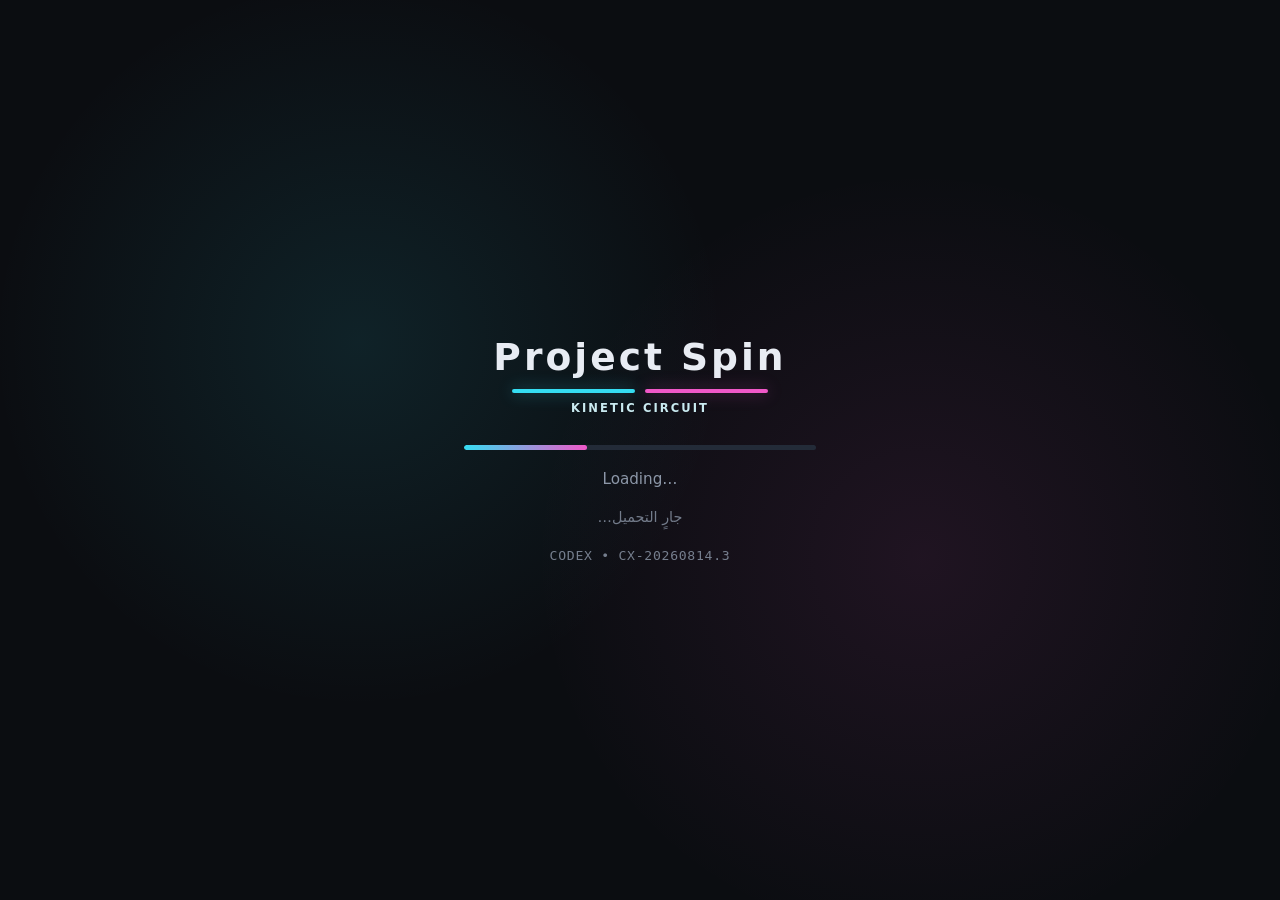
==== index.html @ 5070fa7c "playtest: Codex Kinetic Circuit build CX-20260814.3" ====
<!DOCTYPE html>
<html lang="en">
<head>
  <meta charset="utf-8">

  <!--
    Project Spin — custom mobile web shell (B1-WEB02).

    ⚠️ THIS FILE IS A GODOT EXPORT TEMPLATE, NOT A PAGE.

    `export_presets.cfg` → `html/custom_html_shell` points at it, and the exporter
    substitutes the `$GODOT_*` placeholders below on its way into
    `build/web/index.html`. Every one of them must survive: a placeholder deleted
    here is a build that boots into nothing, and `tests/unit/test_web_shell.gd`
    fails on the absence of each.

    It exists because the stock template answers none of the four questions iPhone
    Safari asks:

      1. `viewport-fit=cover` + `env(safe-area-inset-*)` — the ONLY source of the
         notch, the Dynamic Island and the home indicator on the web. The engine
         cannot see them: `DisplayServer.get_display_safe_area()` on this platform
         reports the whole screen, so `PlaySpace` would build its frame from zero
         insets and put the score under the island. `SpinShell.safeAreaDevicePx()`
         is the hand-off, and `scripts/platform/web_shell.gd` is the only thing in
         the project that reads it (`B1-ARC-001`).
      2. Scroll, overscroll and zoom (`B1-PLAT-002`) — a drag that moves the paddle
         must not move the page, and a double tap must not zoom it.
      3. The bars (`B1-PLAT-003`, the browser half) — the page is fixed and
         unscrollable, so Safari has nothing to scroll and no reason to animate its
         chrome mid-rally, and the engine sizes the canvas from `window.innerWidth`
         / `innerHeight`, which track the *dynamic* viewport on iOS.
      4. A load a player can read (`B1-BOOT-001`) — a 37 MB download behind a black
         screen is indistinguishable from a hang.

    ⚠️ It decides NOTHING about threads. `false` is left as the
    placeholder so `variant/thread_support` stays the preset's to set and
    `B1-WEB03`'s to measure (`OA-WEBTHREADS-01`, D-0020). Writing `true` or `false`
    in here would settle by accident a question the owner reserved for a real
    device.
  -->

  <!--
    ⚠️ `viewport-fit=cover` is what makes `env(safe-area-inset-*)` non-zero. Without
    it Safari letterboxes the page inside the safe area and every inset reads 0 —
    which looks exactly like a phone with no notch, and is the failure that would
    have made the safe-area plumbing below silently useless.

    `user-scalable=no` is advisory on iOS Safari and has been ignored there since
    iOS 10; `touch-action: none` in the stylesheet is what actually stops the zoom.
    Both are kept: the meta tag is what desktop and Android honour.
  -->
  <meta name="viewport" content="width=device-width, height=device-height, initial-scale=1, minimum-scale=1, maximum-scale=1, user-scalable=no, viewport-fit=cover">

  <meta name="color-scheme" content="dark">
  <meta name="theme-color" content="#0b0d11">
  <meta name="mobile-web-app-capable" content="yes">
  <!--
    Added to the Home Screen the game runs without Safari's bars at all, which is
    the best case for a portrait game. In an ordinary tab these two do nothing —
    they are not a claim that the standalone path has been tested.
  -->
  <meta name="apple-mobile-web-app-capable" content="yes">
  <meta name="apple-mobile-web-app-status-bar-style" content="black-translucent">

  <title>Project Spin</title>

  <style>
    /*
      The palette is `project.godot`'s `default_clear_color`, 0.043/0.051/0.067.
      The page behind the canvas must be the colour the game clears to, or a
      resize shows a black seam for a frame and the desktop surround reads as a
      letterbox rather than as the room the court sits in (`B1-PLAT-006`).
    */
    :root {
      --spin-bg: #0b0d11;
      --spin-ink: #e8ecf3;
      --spin-dim: #8c97a8;
      --spin-line: #232b38;
      --spin-accent: #35ddf2;
      --spin-accent-two: #f058c8;
      --spin-alarm: #ff8f6b;
    }

    /*
      ⚠️ Six properties, five browsers' worth of default behaviour turned off, and
      none of them is decoration:

        `position: fixed` + `overflow: hidden`  — the document cannot scroll, so a
          drag on the canvas moves the paddle and nothing else, and Safari never
          collapses its bars mid-rally (`B1-PLAT-002`, `B1-PLAT-003`).
        `overscroll-behavior: none`             — no rubber-band at the edges, and
          no pull-to-refresh throwing away a match.
        `touch-action: none`                    — no double-tap zoom, no pinch, no
          pan. This is the one iOS actually obeys.
        `user-select` / `touch-callout`         — a long press selects nothing and
          raises no share sheet.
        `-webkit-tap-highlight-color`           — no grey flash under every touch.
    */
    html, body {
      margin: 0;
      padding: 0;
      border: 0;
      width: 100%;
      height: 100%;
      overflow: hidden;
      overscroll-behavior: none;
      background-color: var(--spin-bg);
      background:
        radial-gradient(circle at 28% 38%, rgba(53, 221, 242, 0.10), transparent 34%),
        radial-gradient(circle at 72% 62%, rgba(240, 88, 200, 0.09), transparent 36%),
        var(--spin-bg);
      color: var(--spin-ink);
      touch-action: none;
      -webkit-text-size-adjust: 100%;
      text-size-adjust: 100%;
      font-family: system-ui, -apple-system, 'Segoe UI', 'Noto Sans', Arial, sans-serif;
    }

    body {
      position: fixed;
      top: 0;
      left: 0;
      right: 0;
      bottom: 0;
      -webkit-user-select: none;
      user-select: none;
      -webkit-touch-callout: none;
      -webkit-tap-highlight-color: rgba(0, 0, 0, 0);
    }

    /*
      Geometry is the ENGINE's. With `html/canvas_resize_policy=2` it sets
      `position: absolute`, `top/left: 0` and the pixel size from
      `window.innerWidth/innerHeight × devicePixelRatio` every frame. Anything here
      that also set a size would fight it, and the loser changes between browsers.
    */
    #canvas {
      display: block;
      touch-action: none;
      outline: none;
    }

    /*
      The safe-area reading, and the reason it is an element rather than a constant.
      `env()` is only legible to CSS, so the insets are painted onto a hidden box's
      padding and read back with `getComputedStyle`. Zero-sized, hidden and inert,
      so it can never intercept a touch meant for the court.
    */
    #spin-safe-area-probe {
      position: fixed;
      top: 0;
      left: 0;
      width: 0;
      height: 0;
      visibility: hidden;
      pointer-events: none;
      padding-top: env(safe-area-inset-top, 0px);
      padding-right: env(safe-area-inset-right, 0px);
      padding-bottom: env(safe-area-inset-bottom, 0px);
      padding-left: env(safe-area-inset-left, 0px);
    }

    /*
      The boot screen (`B1-BOOT-001`). ⚠️ It contains NO IMAGE, deliberately: an
      asset that fails to load is then incapable of producing the ambiguous black
      screen the requirement is about. Everything here is text, a rule and a bar.
    */
    #spin-boot {
      position: fixed;
      top: 0;
      left: 0;
      right: 0;
      bottom: 0;
      z-index: 10;
      display: flex;
      flex-direction: column;
      align-items: center;
      justify-content: center;
      gap: 1.1rem;
      padding: calc(env(safe-area-inset-top, 0px) + 1.5rem)
               calc(env(safe-area-inset-right, 0px) + 1.5rem)
               calc(env(safe-area-inset-bottom, 0px) + 1.5rem)
               calc(env(safe-area-inset-left, 0px) + 1.5rem);
      background-color: var(--spin-bg);
      background:
        radial-gradient(circle at 28% 38%, rgba(53, 221, 242, 0.10), transparent 34%),
        radial-gradient(circle at 72% 62%, rgba(240, 88, 200, 0.09), transparent 36%),
        var(--spin-bg);
      text-align: center;
    }

    #spin-boot[hidden] {
      display: none;
    }

    #spin-title {
      font-size: clamp(1.45rem, 6vw, 2.35rem);
      font-weight: 850;
      letter-spacing: 0.08em;
      margin: 0;
    }

    #spin-signature {
      width: min(56vw, 16rem);
      display: grid;
      grid-template-columns: 1fr 1fr;
      gap: 0.65rem;
      margin-top: -0.5rem;
    }

    #spin-signature span {
      height: 0.24rem;
      border-radius: 999px;
      background: var(--spin-accent);
      box-shadow: 0 0 1rem rgba(53, 221, 242, 0.42);
    }

    #spin-signature span:last-child {
      background: var(--spin-accent-two);
      box-shadow: 0 0 1rem rgba(240, 88, 200, 0.38);
    }

    #spin-circuit {
      margin-top: -0.55rem;
      color: #c9eaf0;
      font-size: 0.72rem;
      font-weight: 700;
      letter-spacing: 0.18em;
    }

    #spin-track {
      width: min(70vw, 22rem);
      height: 0.35rem;
      border-radius: 999px;
      background-color: var(--spin-line);
      overflow: hidden;
    }

    #spin-fill {
      display: block;
      height: 100%;
      width: 0%;
      border-radius: 999px;
      background: linear-gradient(90deg, var(--spin-accent), var(--spin-accent-two));
      transition: width 120ms linear;
    }

    /* No number to show yet — a bar that sweeps says "working", a bar at 0% does not. */
    #spin-track.indeterminate #spin-fill {
      width: 35%;
      animation: spin-sweep 1.2s ease-in-out infinite;
    }

    @keyframes spin-sweep {
      0% { transform: translateX(-100%); }
      100% { transform: translateX(285%); }
    }

    @media (prefers-reduced-motion: reduce) {
      #spin-track.indeterminate #spin-fill {
        animation: none;
        width: 100%;
        opacity: 0.45;
      }
      #spin-fill { transition: none; }
    }

    .spin-line {
      margin: 0;
      font-size: 0.95rem;
      line-height: 1.45;
      color: var(--spin-dim);
      max-width: 34rem;
    }

    /* Persistent Codex build identity: readable in a screen recording while
       remaining subordinate to the loading progress. */
    #spin-build {
      font-size: 0.82rem;
      opacity: 0.82;
      letter-spacing: 0.055em;
      font-family: ui-monospace, SFMono-Regular, Menlo, monospace;
    }

    .spin-line.ar {
      font-size: 0.9rem;
      opacity: 0.8;
    }

    #spin-hint[hidden], #spin-detail[hidden] {
      display: none;
    }

    #spin-detail {
      border: 1px solid var(--spin-line);
      border-radius: 0.6rem;
      padding: 0.85rem 1rem;
      color: var(--spin-alarm);
      font-size: 0.85rem;
      line-height: 1.5;
      white-space: pre-wrap;
      word-break: break-word;
      max-width: min(90vw, 34rem);
      max-height: 40vh;
      overflow: auto;
      text-align: left;
      /* The one scrollable thing on the page, and it exists only when boot failed. */
      touch-action: pan-y;
      -webkit-user-select: text;
      user-select: text;
    }
  </style>

  <link id="-gd-engine-icon" rel="icon" type="image/png" href="index.icon.png" />
<link rel="apple-touch-icon" href="index.apple-touch-icon.png"/>

</head>

<body>
  <canvas id="canvas">
    Your browser does not support the canvas tag.
  </canvas>

  <noscript>
    <p class="spin-line">This game needs JavaScript.</p>
    <p class="spin-line ar" dir="rtl" lang="ar">هذه اللعبة تحتاج إلى JavaScript.</p>
  </noscript>

  <div id="spin-safe-area-probe" aria-hidden="true"></div>

  <div id="spin-boot" role="status" aria-live="polite">
    <h1 id="spin-title">Project Spin</h1>
    <div id="spin-signature" aria-hidden="true"><span></span><span></span></div>
    <p id="spin-circuit">KINETIC CIRCUIT</p>
    <div id="spin-track" class="indeterminate"><span id="spin-fill"></span></div>
    <p class="spin-line" id="spin-status">Loading…</p>
    <p class="spin-line ar" id="spin-status-ar" dir="rtl" lang="ar">جارٍ التحميل…</p>
    <p class="spin-line" id="spin-hint" hidden></p>
    <pre id="spin-detail" hidden></pre>

    <!--
      The build identifier, and it exists to answer ONE question the owner cannot
      otherwise answer from a phone: *am I looking at the build you just deployed,
      or at the one Safari cached?*

      ⚠️ It is NOT a Godot placeholder. `scripts/deploy_playtest.ps1` substitutes
      `CX-20260814.3` after the export, so the token survives `test_web_shell.gd`'s
      placeholder check (which is about `$GODOT_*` and would fail on a deleted one)
      and a local build simply shows the token unchanged — which is itself
      informative: a page reading "CX-20260814.3" was not deployed by the script.
    -->
    <p class="spin-line" id="spin-build">CODEX • CX-20260814.3</p>
  </div>

  <script src="index.js"></script>
  <script>
    const GODOT_CONFIG = {"args":[],"canvasResizePolicy":2,"emscriptenPoolSize":8,"ensureCrossOriginIsolationHeaders":true,"executable":"index","mainPack":"index.pck?v=CX-20260814.3","experimentalVK":false,"fileSizes":{"index.pck?v=CX-20260814.3":110020,"index.wasm":39513091},"focusCanvas":true,"gdextensionLibs":[],"godotPoolSize":4};
    const GODOT_THREADS_ENABLED = false;

    (function () {
      'use strict';

      const canvas = document.getElementById('canvas');
      const boot = document.getElementById('spin-boot');
      const track = document.getElementById('spin-track');
      const fill = document.getElementById('spin-fill');
      const status = document.getElementById('spin-status');
      const statusAr = document.getElementById('spin-status-ar');
      const hint = document.getElementById('spin-hint');
      const detail = document.getElementById('spin-detail');
      const probe = document.getElementById('spin-safe-area-probe');

      /** How long a silent download is allowed to look like a hang. */
      const SLOW_BOOT_MS = 20000;

      let state = 'loading';
      let sawProgress = false;

      // ----------------------------------------------------------- safe area
      //
      // ⚠️ The insets are handed over in DEVICE pixels, because that is the space
      // `DisplayServer.window_get_size()` answers in and `PlaySpace.safe_rect_for`
      // divides by. Handing over CSS pixels would under-report a notch by the
      // pixel ratio — a factor of three on the acceptance device, and a mistake
      // that reads as "the inset was applied" in every assertion.

      function cssInset(property) {
        if (!probe) {
          return 0;
        }
        const value = Number.parseFloat(
          window.getComputedStyle(probe).getPropertyValue(property)
        );
        return Number.isFinite(value) && value > 0 ? value : 0;
      }

      function safeAreaCssPx() {
        return {
          left: cssInset('padding-left'),
          top: cssInset('padding-top'),
          right: cssInset('padding-right'),
          bottom: cssInset('padding-bottom'),
        };
      }

      /**
       * CSS pixels → the canvas's own pixels.
       *
       * Measured off the canvas rather than taken from `devicePixelRatio`, because
       * the engine applies the ratio only when `display/window/dpi/allow_hidpi` is
       * on. Reading the ratio the engine actually used cannot disagree with it;
       * assuming one can, on exactly the devices where the insets are non-zero.
       */
      function canvasScale() {
        if (canvas && canvas.width > 0 && canvas.clientWidth > 0) {
          return canvas.width / canvas.clientWidth;
        }
        return window.devicePixelRatio || 1;
      }

      /** `"left,top,right,bottom"` in device pixels — the whole engine-facing API. */
      function safeAreaDevicePx() {
        const scale = canvasScale();
        const css = safeAreaCssPx();
        const device = (value) => Math.max(0, Math.round(value * scale));
        return [
          device(css.left),
          device(css.top),
          device(css.right),
          device(css.bottom),
        ].join(',');
      }

      // ------------------------------------------------------------- boot UI

      function setLines(english, arabic) {
        status.textContent = english;
        statusAr.textContent = arabic;
      }

      function setProgress(current, total) {
        sawProgress = true;
        if (current > 0 && total > 0) {
          track.classList.remove('indeterminate');
          const percent = Math.max(0, Math.min(100, (current / total) * 100));
          fill.style.width = percent.toFixed(1) + '%';
          setLines(
            'Loading… ' + Math.floor(percent) + '%',
            'جارٍ التحميل… ' + Math.floor(percent) + '٪'
          );
          return;
        }
        track.classList.add('indeterminate');
      }

      function showDetail(text) {
        detail.textContent = text;
        detail.hidden = false;
      }

      /**
       * The browser cannot run this build. Not an error in the build — a fact about
       * the browser — so it is worded as one and it names what is missing.
       *
       * ⚠️ Exported on `SpinShell` so a test can render it. The features it lists
       * are the engine's own; nothing here decides whether threads are required.
       */
      function showBlocked(features) {
        state = 'blocked';
        boot.hidden = false;
        track.hidden = true;
        setLines(
          'This browser cannot run Project Spin.',
          'هذا المتصفح لا يستطيع تشغيل Project Spin.'
        );
        hint.textContent =
          'Try the newest Safari or Chrome, and make sure the page is served over ' +
          'HTTPS. — جرّب أحدث إصدار من Safari أو Chrome، وتأكد أن الصفحة تُقدَّم عبر HTTPS.';
        hint.hidden = false;
        showDetail('Missing: ' + (features || []).join('\n         '));
      }

      /** Boot failed. The message is shown rather than logged — a black screen is not a report. */
      function showFatal(error) {
        state = 'failed';
        boot.hidden = false;
        track.hidden = true;
        setLines(
          'Project Spin could not start.',
          'تعذّر بدء تشغيل Project Spin.'
        );
        hint.textContent = 'Reload the page to try again. — أعد تحميل الصفحة للمحاولة مرة أخرى.';
        hint.hidden = false;
        let text;
        if (error instanceof Error) {
          text = error.message;
        } else if (typeof error === 'string') {
          text = error;
        } else {
          text = 'An unknown error occurred.';
        }
        showDetail(text);
        console.error(error);
      }

      /**
       * Boot succeeded — get out of the way.
       *
       * ⚠️ Hidden, not removed, and the stock template removes it. Removal exists
       * there to free a full-screen splash image; this screen has none, so it buys
       * nothing — and it costs the ability to report a failure that happens AFTER
       * boot, which is the class of failure a player is least equipped to explain.
       * `#spin-boot[hidden]` is `display: none`, so a hidden overlay cannot
       * intercept a touch meant for the court.
       */
      function hideBoot() {
        state = 'running';
        boot.hidden = true;
      }

      // A long silence is the state B1-BOOT-001 is really about: the build is 37 MB
      // and a slow connection looks exactly like a hang. Say so, and keep waiting.
      window.setTimeout(function () {
        if (state !== 'loading') {
          return;
        }
        hint.textContent = sawProgress
          ? 'Still loading — this build is large. — ما زال التحميل جاريًا، حجم البناء كبير.'
          : 'Still connecting — check the network. — ما زال الاتصال جاريًا، تحقّق من الشبكة.';
        hint.hidden = false;
      }, SLOW_BOOT_MS);

      // -------------------------------------------- scroll, zoom, overscroll
      //
      // The stylesheet does most of this. These four listeners cover what CSS
      // cannot: Safari's own pinch gesture events, the double-tap that survives
      // `touch-action` on older iOS, a trackpad pinch on desktop, and the
      // long-press menu. `{ passive: false }` on every one — a passive listener
      // cannot call `preventDefault`, and the browser assumes passive by default
      // for these on touch devices.
      //
      // ⚠️ All of them sit on `document`, so Godot's own canvas listeners run
      // first and still see every event. Preventing the default suppresses the
      // BROWSER's reaction, never the engine's.

      function block(event) {
        event.preventDefault();
      }

      ['gesturestart', 'gesturechange', 'gestureend'].forEach(function (name) {
        document.addEventListener(name, block, { passive: false });
      });

      document.addEventListener('dblclick', block, { passive: false });
      document.addEventListener('contextmenu', block, { passive: false });

      document.addEventListener('touchmove', function (event) {
        // One finger belongs to the paddle; two are a pinch, and nothing in this
        // game needs two.
        if (event.touches && event.touches.length > 1) {
          event.preventDefault();
        }
      }, { passive: false });

      document.addEventListener('wheel', function (event) {
        // ctrl+wheel is how a trackpad pinch and a mouse zoom both arrive.
        if (event.ctrlKey) {
          event.preventDefault();
        }
      }, { passive: false });

      // Belt and braces for the one path CSS cannot cover: something else scrolls
      // the document (an autofocus, a hash link, a browser restoring a position).
      if ('scrollRestoration' in window.history) {
        window.history.scrollRestoration = 'manual';
      }
      window.addEventListener('scroll', function () {
        if (window.scrollX !== 0 || window.scrollY !== 0) {
          window.scrollTo(0, 0);
        }
      }, { passive: true });

      // ------------------------------------------------------- the engine seam
      //
      // ⚠️ `SpinShell` is the ENTIRE surface between the browser page and the
      // game (`B1-ARC-001`). `scripts/platform/web_shell.gd` is the only thing in
      // the project that calls it, and a test fails if a second file does. Keep it
      // small, keep it versioned, and keep the return types primitive — the
      // GDScript bridge carries strings and numbers reliably and objects poorly.

      window.SpinShell = {
        version: 1,
        safeAreaCssPx: safeAreaCssPx,
        safeAreaDevicePx: safeAreaDevicePx,
        canvasScale: canvasScale,
        viewportCssPx: function () {
          return { width: window.innerWidth, height: window.innerHeight };
        },
        state: function () {
          return state;
        },
        // The real fallback renderers, exported so they can be exercised rather
        // than reviewed. Calling them does not fake a failure; it draws one.
        showBlocked: showBlocked,
        showFatal: showFatal,
      };

      // ----------------------------------------------------------- start Godot

      const engine = new Engine(Object.assign({}, GODOT_CONFIG, { canvas: canvas }));

      const missing = Engine.getMissingFeatures({ threads: GODOT_THREADS_ENABLED });

      if (missing.length !== 0) {
        // Kept from the stock template: with the PWA option on, installing the
        // service worker can supply the cross-origin isolation headers the host is
        // not sending, so one reload is worth attempting before giving up.
        // `progressive_web_app/enabled` is currently false, so this branch does not
        // run — it stays because the alternative is discovering it was dropped on
        // the day the option is turned on.
        if (GODOT_CONFIG['serviceWorker']
            && GODOT_CONFIG['ensureCrossOriginIsolationHeaders']
            && 'serviceWorker' in navigator) {
          let registration;
          try {
            registration = navigator.serviceWorker.getRegistration();
          } catch (error) {
            registration = Promise.reject(new Error('Service worker registration failed.'));
          }
          Promise.race([
            registration.then(function (existing) {
              if (existing != null) {
                return Promise.reject(new Error('Service worker already exists.'));
              }
              return existing;
            }).then(function () {
              return engine.installServiceWorker();
            }),
            new Promise(function (resolve) {
              window.setTimeout(resolve, 2000);
            }),
          ]).then(function () {
            window.location.reload();
          }).catch(function () {
            showBlocked(missing);
          });
        } else {
          showBlocked(missing);
        }
      } else {
        setProgress(0, 0);
        engine.startGame({ onProgress: setProgress }).then(hideBoot, showFatal);
      }
    }());
  </script>
</body>
</html>
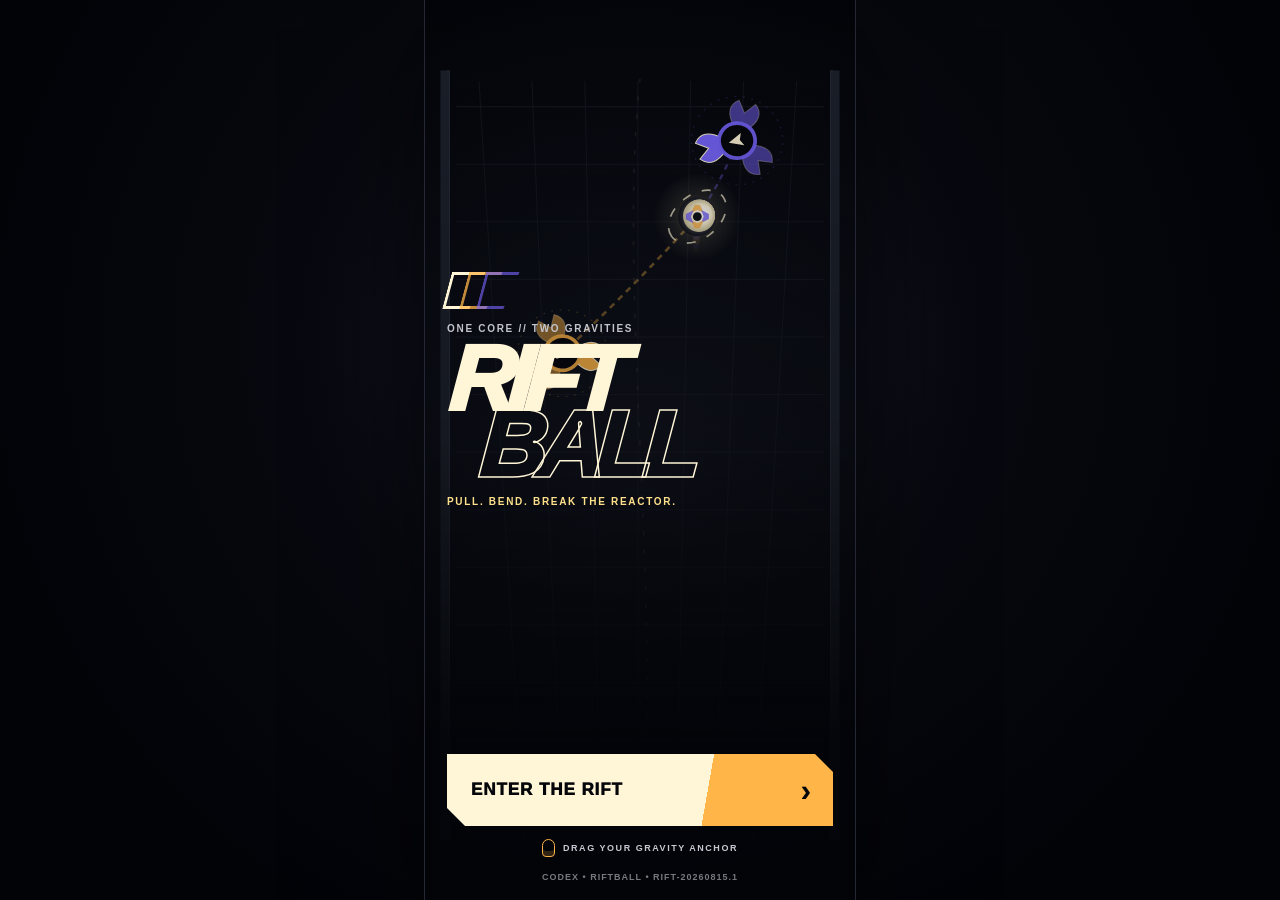
==== commit 962a5b8c: "deploy: RIFTBALL RIFT-20260815.1" ====
--- a/index.html
+++ b/index.html
@@ -1,659 +1,80 @@
-<!DOCTYPE html>
+<!doctype html>
 <html lang="en">
 <head>
   <meta charset="utf-8">
-
-  <!--
-    Project Spin — custom mobile web shell (B1-WEB02).
-
-    ⚠️ THIS FILE IS A GODOT EXPORT TEMPLATE, NOT A PAGE.
-
-    `export_presets.cfg` → `html/custom_html_shell` points at it, and the exporter
-    substitutes the `$GODOT_*` placeholders below on its way into
-    `build/web/index.html`. Every one of them must survive: a placeholder deleted
-    here is a build that boots into nothing, and `tests/unit/test_web_shell.gd`
-    fails on the absence of each.
-
-    It exists because the stock template answers none of the four questions iPhone
-    Safari asks:
-
-      1. `viewport-fit=cover` + `env(safe-area-inset-*)` — the ONLY source of the
-         notch, the Dynamic Island and the home indicator on the web. The engine
-         cannot see them: `DisplayServer.get_display_safe_area()` on this platform
-         reports the whole screen, so `PlaySpace` would build its frame from zero
-         insets and put the score under the island. `SpinShell.safeAreaDevicePx()`
-         is the hand-off, and `scripts/platform/web_shell.gd` is the only thing in
-         the project that reads it (`B1-ARC-001`).
-      2. Scroll, overscroll and zoom (`B1-PLAT-002`) — a drag that moves the paddle
-         must not move the page, and a double tap must not zoom it.
-      3. The bars (`B1-PLAT-003`, the browser half) — the page is fixed and
-         unscrollable, so Safari has nothing to scroll and no reason to animate its
-         chrome mid-rally, and the engine sizes the canvas from `window.innerWidth`
-         / `innerHeight`, which track the *dynamic* viewport on iOS.
-      4. A load a player can read (`B1-BOOT-001`) — a 37 MB download behind a black
-         screen is indistinguishable from a hang.
-
-    ⚠️ It decides NOTHING about threads. `false` is left as the
-    placeholder so `variant/thread_support` stays the preset's to set and
-    `B1-WEB03`'s to measure (`OA-WEBTHREADS-01`, D-0020). Writing `true` or `false`
-    in here would settle by accident a question the owner reserved for a real
-    device.
-  -->
-
-  <!--
-    ⚠️ `viewport-fit=cover` is what makes `env(safe-area-inset-*)` non-zero. Without
-    it Safari letterboxes the page inside the safe area and every inset reads 0 —
-    which looks exactly like a phone with no notch, and is the failure that would
-    have made the safe-area plumbing below silently useless.
-
-    `user-scalable=no` is advisory on iOS Safari and has been ignored there since
-    iOS 10; `touch-action: none` in the stylesheet is what actually stops the zoom.
-    Both are kept: the meta tag is what desktop and Android honour.
-  -->
-  <meta name="viewport" content="width=device-width, height=device-height, initial-scale=1, minimum-scale=1, maximum-scale=1, user-scalable=no, viewport-fit=cover">
-
-  <meta name="color-scheme" content="dark">
-  <meta name="theme-color" content="#0b0d11">
-  <meta name="mobile-web-app-capable" content="yes">
-  <!--
-    Added to the Home Screen the game runs without Safari's bars at all, which is
-    the best case for a portrait game. In an ordinary tab these two do nothing —
-    they are not a claim that the standalone path has been tested.
-  -->
+  <meta name="viewport" content="width=device-width,initial-scale=1,viewport-fit=cover,user-scalable=no">
+  <meta name="theme-color" content="#05060a">
   <meta name="apple-mobile-web-app-capable" content="yes">
   <meta name="apple-mobile-web-app-status-bar-style" content="black-translucent">
+  <meta name="format-detection" content="telephone=no">
+  <title>RIFTBALL</title>
+  <link rel="stylesheet" href="styles.css?v=RIFT-20260815.1">
+</head>
+<body>
+  <main id="app" aria-label="RIFTBALL gravity sport">
+    <canvas id="game-canvas" width="390" height="844" aria-label="RIFTBALL arena"></canvas>
 
-  <title>Project Spin</title>
+    <section id="boot" class="screen boot-screen" aria-live="polite">
+      <div class="boot-core" aria-hidden="true"><i></i><i></i><i></i></div>
+      <p class="eyebrow">GRAVITY SPORT // 1V1</p>
+      <h1>RIFTBALL</h1>
+      <div class="boot-track"><span></span></div>
+      <p class="build-identity">CODEX • RIFTBALL • RIFT-20260815.1</p>
+    </section>
 
-  <style>
-    /*
-      The palette is `project.godot`'s `default_clear_color`, 0.043/0.051/0.067.
-      The page behind the canvas must be the colour the game clears to, or a
-      resize shows a black seam for a frame and the desktop surround reads as a
-      letterbox rather than as the room the court sits in (`B1-PLAT-006`).
-    */
-    :root {
-      --spin-bg: #0b0d11;
-      --spin-ink: #e8ecf3;
-      --spin-dim: #8c97a8;
-      --spin-line: #232b38;
-      --spin-accent: #35ddf2;
-      --spin-accent-two: #f058c8;
-      --spin-alarm: #ff8f6b;
-    }
+    <section id="menu" class="screen menu-screen" hidden>
+      <div class="menu-spacer" aria-hidden="true"></div>
+      <div class="brand-lockup">
+        <div class="rift-emblem" aria-hidden="true"><b></b><i></i><em></em></div>
+        <p class="eyebrow">ONE CORE // TWO GRAVITIES</p>
+        <h1><span>RIFT</span><span>BALL</span></h1>
+        <p class="tagline">PULL. BEND. BREAK THE REACTOR.</p>
+      </div>
+      <div class="menu-actions">
+        <button id="play-button" class="primary-action" type="button">
+          <span>ENTER THE RIFT</span><b aria-hidden="true">›</b>
+        </button>
+        <p class="control-hint"><i aria-hidden="true"></i> DRAG YOUR GRAVITY ANCHOR</p>
+        <p class="build-identity">CODEX • RIFTBALL • RIFT-20260815.1</p>
+      </div>
+    </section>
 
-    /*
-      ⚠️ Six properties, five browsers' worth of default behaviour turned off, and
-      none of them is decoration:
+    <section id="hud" class="hud" hidden aria-label="Match HUD">
+      <div class="score-rack">
+        <div class="score-side player-score-side">
+          <span class="identity">YOU</span>
+          <div id="player-pips" class="reactor-pips" aria-label="Player score"></div>
+        </div>
+        <div class="score-numerals"><strong id="player-score">0</strong><i></i><strong id="bot-score">0</strong></div>
+        <div class="score-side bot-score-side">
+          <span class="identity">WRAITH</span>
+          <div id="bot-pips" class="reactor-pips" aria-label="Opponent score"></div>
+        </div>
+      </div>
+      <div id="status" class="status-call" aria-live="polite"></div>
+      <div id="duel-meter" class="duel-meter"><span></span></div>
+      <button id="sound-button" class="sound-button" type="button" aria-label="Toggle sound"><span></span></button>
+      <p class="game-build">CODEX • RIFTBALL • RIFT-20260815.1</p>
+    </section>
 
-        `position: fixed` + `overflow: hidden`  — the document cannot scroll, so a
-          drag on the canvas moves the paddle and nothing else, and Safari never
-          collapses its bars mid-rally (`B1-PLAT-002`, `B1-PLAT-003`).
-        `overscroll-behavior: none`             — no rubber-band at the edges, and
-          no pull-to-refresh throwing away a match.
-        `touch-action: none`                    — no double-tap zoom, no pinch, no
-          pan. This is the one iOS actually obeys.
-        `user-select` / `touch-callout`         — a long press selects nothing and
-          raises no share sheet.
-        `-webkit-tap-highlight-color`           — no grey flash under every touch.
-    */
-    html, body {
-      margin: 0;
-      padding: 0;
-      border: 0;
-      width: 100%;
-      height: 100%;
-      overflow: hidden;
-      overscroll-behavior: none;
-      background-color: var(--spin-bg);
-      background:
-        radial-gradient(circle at 28% 38%, rgba(53, 221, 242, 0.10), transparent 34%),
-        radial-gradient(circle at 72% 62%, rgba(240, 88, 200, 0.09), transparent 36%),
-        var(--spin-bg);
-      color: var(--spin-ink);
-      touch-action: none;
-      -webkit-text-size-adjust: 100%;
-      text-size-adjust: 100%;
-      font-family: system-ui, -apple-system, 'Segoe UI', 'Noto Sans', Arial, sans-serif;
-    }
+    <section id="results" class="screen result-screen" hidden>
+      <div class="result-card">
+        <p class="eyebrow">REACTOR MATCH COMPLETE</p>
+        <h2 id="result-title">VICTORY</h2>
+        <p id="result-score" class="result-score">3 — 0</p>
+        <div id="result-stats" class="result-stats"></div>
+        <button id="replay-button" class="primary-action" type="button"><span>PLAY AGAIN</span><b aria-hidden="true">↻</b></button>
+        <button id="home-button" class="secondary-action" type="button">HOME</button>
+        <p class="build-identity">CODEX • RIFTBALL • RIFT-20260815.1</p>
+      </div>
+    </section>
 
-    body {
-      position: fixed;
-      top: 0;
-      left: 0;
-      right: 0;
-      bottom: 0;
-      -webkit-user-select: none;
-      user-select: none;
-      -webkit-touch-callout: none;
-      -webkit-tap-highlight-color: rgba(0, 0, 0, 0);
-    }
+    <div id="rotate-warning" class="rotate-warning" hidden>
+      <div aria-hidden="true">↻</div>
+      <p>PORTRAIT PLAY</p>
+    </div>
+  </main>
 
-    /*
-      Geometry is the ENGINE's. With `html/canvas_resize_policy=2` it sets
-      `position: absolute`, `top/left: 0` and the pixel size from
-      `window.innerWidth/innerHeight × devicePixelRatio` every frame. Anything here
-      that also set a size would fight it, and the loser changes between browsers.
-    */
-    #canvas {
-      display: block;
-      touch-action: none;
-      outline: none;
-    }
-
-    /*
-      The safe-area reading, and the reason it is an element rather than a constant.
-      `env()` is only legible to CSS, so the insets are painted onto a hidden box's
-      padding and read back with `getComputedStyle`. Zero-sized, hidden and inert,
-      so it can never intercept a touch meant for the court.
-    */
-    #spin-safe-area-probe {
-      position: fixed;
-      top: 0;
-      left: 0;
-      width: 0;
-      height: 0;
-      visibility: hidden;
-      pointer-events: none;
-      padding-top: env(safe-area-inset-top, 0px);
-      padding-right: env(safe-area-inset-right, 0px);
-      padding-bottom: env(safe-area-inset-bottom, 0px);
-      padding-left: env(safe-area-inset-left, 0px);
-    }
-
-    /*
-      The boot screen (`B1-BOOT-001`). ⚠️ It contains NO IMAGE, deliberately: an
-      asset that fails to load is then incapable of producing the ambiguous black
-      screen the requirement is about. Everything here is text, a rule and a bar.
-    */
-    #spin-boot {
-      position: fixed;
-      top: 0;
-      left: 0;
-      right: 0;
-      bottom: 0;
-      z-index: 10;
-      display: flex;
-      flex-direction: column;
-      align-items: center;
-      justify-content: center;
-      gap: 1.1rem;
-      padding: calc(env(safe-area-inset-top, 0px) + 1.5rem)
-               calc(env(safe-area-inset-right, 0px) + 1.5rem)
-               calc(env(safe-area-inset-bottom, 0px) + 1.5rem)
-               calc(env(safe-area-inset-left, 0px) + 1.5rem);
-      background-color: var(--spin-bg);
-      background:
-        radial-gradient(circle at 28% 38%, rgba(53, 221, 242, 0.10), transparent 34%),
-        radial-gradient(circle at 72% 62%, rgba(240, 88, 200, 0.09), transparent 36%),
-        var(--spin-bg);
-      text-align: center;
-    }
-
-    #spin-boot[hidden] {
-      display: none;
-    }
-
-    #spin-title {
-      font-size: clamp(1.45rem, 6vw, 2.35rem);
-      font-weight: 850;
-      letter-spacing: 0.08em;
-      margin: 0;
-    }
-
-    #spin-signature {
-      width: min(56vw, 16rem);
-      display: grid;
-      grid-template-columns: 1fr 1fr;
-      gap: 0.65rem;
-      margin-top: -0.5rem;
-    }
-
-    #spin-signature span {
-      height: 0.24rem;
-      border-radius: 999px;
-      background: var(--spin-accent);
-      box-shadow: 0 0 1rem rgba(53, 221, 242, 0.42);
-    }
-
-    #spin-signature span:last-child {
-      background: var(--spin-accent-two);
-      box-shadow: 0 0 1rem rgba(240, 88, 200, 0.38);
-    }
-
-    #spin-circuit {
-      margin-top: -0.55rem;
-      color: #c9eaf0;
-      font-size: 0.72rem;
-      font-weight: 700;
-      letter-spacing: 0.18em;
-    }
-
-    #spin-track {
-      width: min(70vw, 22rem);
-      height: 0.35rem;
-      border-radius: 999px;
-      background-color: var(--spin-line);
-      overflow: hidden;
-    }
-
-    #spin-fill {
-      display: block;
-      height: 100%;
-      width: 0%;
-      border-radius: 999px;
-      background: linear-gradient(90deg, var(--spin-accent), var(--spin-accent-two));
-      transition: width 120ms linear;
-    }
-
-    /* No number to show yet — a bar that sweeps says "working", a bar at 0% does not. */
-    #spin-track.indeterminate #spin-fill {
-      width: 35%;
-      animation: spin-sweep 1.2s ease-in-out infinite;
-    }
-
-    @keyframes spin-sweep {
-      0% { transform: translateX(-100%); }
-      100% { transform: translateX(285%); }
-    }
-
-    @media (prefers-reduced-motion: reduce) {
-      #spin-track.indeterminate #spin-fill {
-        animation: none;
-        width: 100%;
-        opacity: 0.45;
-      }
-      #spin-fill { transition: none; }
-    }
-
-    .spin-line {
-      margin: 0;
-      font-size: 0.95rem;
-      line-height: 1.45;
-      color: var(--spin-dim);
-      max-width: 34rem;
-    }
-
-    /* Persistent Codex build identity: readable in a screen recording while
-       remaining subordinate to the loading progress. */
-    #spin-build {
-      font-size: 0.82rem;
-      opacity: 0.82;
-      letter-spacing: 0.055em;
-      font-family: ui-monospace, SFMono-Regular, Menlo, monospace;
-    }
-
-    .spin-line.ar {
-      font-size: 0.9rem;
-      opacity: 0.8;
-    }
-
-    #spin-hint[hidden], #spin-detail[hidden] {
-      display: none;
-    }
-
-    #spin-detail {
-      border: 1px solid var(--spin-line);
-      border-radius: 0.6rem;
-      padding: 0.85rem 1rem;
-      color: var(--spin-alarm);
-      font-size: 0.85rem;
-      line-height: 1.5;
-      white-space: pre-wrap;
-      word-break: break-word;
-      max-width: min(90vw, 34rem);
-      max-height: 40vh;
-      overflow: auto;
-      text-align: left;
-      /* The one scrollable thing on the page, and it exists only when boot failed. */
-      touch-action: pan-y;
-      -webkit-user-select: text;
-      user-select: text;
-    }
-  </style>
-
-  <link id="-gd-engine-icon" rel="icon" type="image/png" href="index.icon.png" />
-<link rel="apple-touch-icon" href="index.apple-touch-icon.png"/>
-
-</head>
-
-<body>
-  <canvas id="canvas">
-    Your browser does not support the canvas tag.
-  </canvas>
-
-  <noscript>
-    <p class="spin-line">This game needs JavaScript.</p>
-    <p class="spin-line ar" dir="rtl" lang="ar">هذه اللعبة تحتاج إلى JavaScript.</p>
-  </noscript>
-
-  <div id="spin-safe-area-probe" aria-hidden="true"></div>
-
-  <div id="spin-boot" role="status" aria-live="polite">
-    <h1 id="spin-title">Project Spin</h1>
-    <div id="spin-signature" aria-hidden="true"><span></span><span></span></div>
-    <p id="spin-circuit">KINETIC CIRCUIT</p>
-    <div id="spin-track" class="indeterminate"><span id="spin-fill"></span></div>
-    <p class="spin-line" id="spin-status">Loading…</p>
-    <p class="spin-line ar" id="spin-status-ar" dir="rtl" lang="ar">جارٍ التحميل…</p>
-    <p class="spin-line" id="spin-hint" hidden></p>
-    <pre id="spin-detail" hidden></pre>
-
-    <!--
-      The build identifier, and it exists to answer ONE question the owner cannot
-      otherwise answer from a phone: *am I looking at the build you just deployed,
-      or at the one Safari cached?*
-
-      ⚠️ It is NOT a Godot placeholder. `scripts/deploy_playtest.ps1` substitutes
-      `CX-20260814.3` after the export, so the token survives `test_web_shell.gd`'s
-      placeholder check (which is about `$GODOT_*` and would fail on a deleted one)
-      and a local build simply shows the token unchanged — which is itself
-      informative: a page reading "CX-20260814.3" was not deployed by the script.
-    -->
-    <p class="spin-line" id="spin-build">CODEX • CX-20260814.3</p>
-  </div>
-
-  <script src="index.js"></script>
-  <script>
-    const GODOT_CONFIG = {"args":[],"canvasResizePolicy":2,"emscriptenPoolSize":8,"ensureCrossOriginIsolationHeaders":true,"executable":"index","mainPack":"index.pck?v=CX-20260814.3","experimentalVK":false,"fileSizes":{"index.pck?v=CX-20260814.3":110020,"index.wasm":39513091},"focusCanvas":true,"gdextensionLibs":[],"godotPoolSize":4};
-    const GODOT_THREADS_ENABLED = false;
-
-    (function () {
-      'use strict';
-
-      const canvas = document.getElementById('canvas');
-      const boot = document.getElementById('spin-boot');
-      const track = document.getElementById('spin-track');
-      const fill = document.getElementById('spin-fill');
-      const status = document.getElementById('spin-status');
-      const statusAr = document.getElementById('spin-status-ar');
-      const hint = document.getElementById('spin-hint');
-      const detail = document.getElementById('spin-detail');
-      const probe = document.getElementById('spin-safe-area-probe');
-
-      /** How long a silent download is allowed to look like a hang. */
-      const SLOW_BOOT_MS = 20000;
-
-      let state = 'loading';
-      let sawProgress = false;
-
-      // ----------------------------------------------------------- safe area
-      //
-      // ⚠️ The insets are handed over in DEVICE pixels, because that is the space
-      // `DisplayServer.window_get_size()` answers in and `PlaySpace.safe_rect_for`
-      // divides by. Handing over CSS pixels would under-report a notch by the
-      // pixel ratio — a factor of three on the acceptance device, and a mistake
-      // that reads as "the inset was applied" in every assertion.
-
-      function cssInset(property) {
-        if (!probe) {
-          return 0;
-        }
-        const value = Number.parseFloat(
-          window.getComputedStyle(probe).getPropertyValue(property)
-        );
-        return Number.isFinite(value) && value > 0 ? value : 0;
-      }
-
-      function safeAreaCssPx() {
-        return {
-          left: cssInset('padding-left'),
-          top: cssInset('padding-top'),
-          right: cssInset('padding-right'),
-          bottom: cssInset('padding-bottom'),
-        };
-      }
-
-      /**
-       * CSS pixels → the canvas's own pixels.
-       *
-       * Measured off the canvas rather than taken from `devicePixelRatio`, because
-       * the engine applies the ratio only when `display/window/dpi/allow_hidpi` is
-       * on. Reading the ratio the engine actually used cannot disagree with it;
-       * assuming one can, on exactly the devices where the insets are non-zero.
-       */
-      function canvasScale() {
-        if (canvas && canvas.width > 0 && canvas.clientWidth > 0) {
-          return canvas.width / canvas.clientWidth;
-        }
-        return window.devicePixelRatio || 1;
-      }
-
-      /** `"left,top,right,bottom"` in device pixels — the whole engine-facing API. */
-      function safeAreaDevicePx() {
-        const scale = canvasScale();
-        const css = safeAreaCssPx();
-        const device = (value) => Math.max(0, Math.round(value * scale));
-        return [
-          device(css.left),
-          device(css.top),
-          device(css.right),
-          device(css.bottom),
-        ].join(',');
-      }
-
-      // ------------------------------------------------------------- boot UI
-
-      function setLines(english, arabic) {
-        status.textContent = english;
-        statusAr.textContent = arabic;
-      }
-
-      function setProgress(current, total) {
-        sawProgress = true;
-        if (current > 0 && total > 0) {
-          track.classList.remove('indeterminate');
-          const percent = Math.max(0, Math.min(100, (current / total) * 100));
-          fill.style.width = percent.toFixed(1) + '%';
-          setLines(
-            'Loading… ' + Math.floor(percent) + '%',
-            'جارٍ التحميل… ' + Math.floor(percent) + '٪'
-          );
-          return;
-        }
-        track.classList.add('indeterminate');
-      }
-
-      function showDetail(text) {
-        detail.textContent = text;
-        detail.hidden = false;
-      }
-
-      /**
-       * The browser cannot run this build. Not an error in the build — a fact about
-       * the browser — so it is worded as one and it names what is missing.
-       *
-       * ⚠️ Exported on `SpinShell` so a test can render it. The features it lists
-       * are the engine's own; nothing here decides whether threads are required.
-       */
-      function showBlocked(features) {
-        state = 'blocked';
-        boot.hidden = false;
-        track.hidden = true;
-        setLines(
-          'This browser cannot run Project Spin.',
-          'هذا المتصفح لا يستطيع تشغيل Project Spin.'
-        );
-        hint.textContent =
-          'Try the newest Safari or Chrome, and make sure the page is served over ' +
-          'HTTPS. — جرّب أحدث إصدار من Safari أو Chrome، وتأكد أن الصفحة تُقدَّم عبر HTTPS.';
-        hint.hidden = false;
-        showDetail('Missing: ' + (features || []).join('\n         '));
-      }
-
-      /** Boot failed. The message is shown rather than logged — a black screen is not a report. */
-      function showFatal(error) {
-        state = 'failed';
-        boot.hidden = false;
-        track.hidden = true;
-        setLines(
-          'Project Spin could not start.',
-          'تعذّر بدء تشغيل Project Spin.'
-        );
-        hint.textContent = 'Reload the page to try again. — أعد تحميل الصفحة للمحاولة مرة أخرى.';
-        hint.hidden = false;
-        let text;
-        if (error instanceof Error) {
-          text = error.message;
-        } else if (typeof error === 'string') {
-          text = error;
-        } else {
-          text = 'An unknown error occurred.';
-        }
-        showDetail(text);
-        console.error(error);
-      }
-
-      /**
-       * Boot succeeded — get out of the way.
-       *
-       * ⚠️ Hidden, not removed, and the stock template removes it. Removal exists
-       * there to free a full-screen splash image; this screen has none, so it buys
-       * nothing — and it costs the ability to report a failure that happens AFTER
-       * boot, which is the class of failure a player is least equipped to explain.
-       * `#spin-boot[hidden]` is `display: none`, so a hidden overlay cannot
-       * intercept a touch meant for the court.
-       */
-      function hideBoot() {
-        state = 'running';
-        boot.hidden = true;
-      }
-
-      // A long silence is the state B1-BOOT-001 is really about: the build is 37 MB
-      // and a slow connection looks exactly like a hang. Say so, and keep waiting.
-      window.setTimeout(function () {
-        if (state !== 'loading') {
-          return;
-        }
-        hint.textContent = sawProgress
-          ? 'Still loading — this build is large. — ما زال التحميل جاريًا، حجم البناء كبير.'
-          : 'Still connecting — check the network. — ما زال الاتصال جاريًا، تحقّق من الشبكة.';
-        hint.hidden = false;
-      }, SLOW_BOOT_MS);
-
-      // -------------------------------------------- scroll, zoom, overscroll
-      //
-      // The stylesheet does most of this. These four listeners cover what CSS
-      // cannot: Safari's own pinch gesture events, the double-tap that survives
-      // `touch-action` on older iOS, a trackpad pinch on desktop, and the
-      // long-press menu. `{ passive: false }` on every one — a passive listener
-      // cannot call `preventDefault`, and the browser assumes passive by default
-      // for these on touch devices.
-      //
-      // ⚠️ All of them sit on `document`, so Godot's own canvas listeners run
-      // first and still see every event. Preventing the default suppresses the
-      // BROWSER's reaction, never the engine's.
-
-      function block(event) {
-        event.preventDefault();
-      }
-
-      ['gesturestart', 'gesturechange', 'gestureend'].forEach(function (name) {
-        document.addEventListener(name, block, { passive: false });
-      });
-
-      document.addEventListener('dblclick', block, { passive: false });
-      document.addEventListener('contextmenu', block, { passive: false });
-
-      document.addEventListener('touchmove', function (event) {
-        // One finger belongs to the paddle; two are a pinch, and nothing in this
-        // game needs two.
-        if (event.touches && event.touches.length > 1) {
-          event.preventDefault();
-        }
-      }, { passive: false });
-
-      document.addEventListener('wheel', function (event) {
-        // ctrl+wheel is how a trackpad pinch and a mouse zoom both arrive.
-        if (event.ctrlKey) {
-          event.preventDefault();
-        }
-      }, { passive: false });
-
-      // Belt and braces for the one path CSS cannot cover: something else scrolls
-      // the document (an autofocus, a hash link, a browser restoring a position).
-      if ('scrollRestoration' in window.history) {
-        window.history.scrollRestoration = 'manual';
-      }
-      window.addEventListener('scroll', function () {
-        if (window.scrollX !== 0 || window.scrollY !== 0) {
-          window.scrollTo(0, 0);
-        }
-      }, { passive: true });
-
-      // ------------------------------------------------------- the engine seam
-      //
-      // ⚠️ `SpinShell` is the ENTIRE surface between the browser page and the
-      // game (`B1-ARC-001`). `scripts/platform/web_shell.gd` is the only thing in
-      // the project that calls it, and a test fails if a second file does. Keep it
-      // small, keep it versioned, and keep the return types primitive — the
-      // GDScript bridge carries strings and numbers reliably and objects poorly.
-
-      window.SpinShell = {
-        version: 1,
-        safeAreaCssPx: safeAreaCssPx,
-        safeAreaDevicePx: safeAreaDevicePx,
-        canvasScale: canvasScale,
-        viewportCssPx: function () {
-          return { width: window.innerWidth, height: window.innerHeight };
-        },
-        state: function () {
-          return state;
-        },
-        // The real fallback renderers, exported so they can be exercised rather
-        // than reviewed. Calling them does not fake a failure; it draws one.
-        showBlocked: showBlocked,
-        showFatal: showFatal,
-      };
-
-      // ----------------------------------------------------------- start Godot
-
-      const engine = new Engine(Object.assign({}, GODOT_CONFIG, { canvas: canvas }));
-
-      const missing = Engine.getMissingFeatures({ threads: GODOT_THREADS_ENABLED });
-
-      if (missing.length !== 0) {
-        // Kept from the stock template: with the PWA option on, installing the
-        // service worker can supply the cross-origin isolation headers the host is
-        // not sending, so one reload is worth attempting before giving up.
-        // `progressive_web_app/enabled` is currently false, so this branch does not
-        // run — it stays because the alternative is discovering it was dropped on
-        // the day the option is turned on.
-        if (GODOT_CONFIG['serviceWorker']
-            && GODOT_CONFIG['ensureCrossOriginIsolationHeaders']
-            && 'serviceWorker' in navigator) {
-          let registration;
-          try {
-            registration = navigator.serviceWorker.getRegistration();
-          } catch (error) {
-            registration = Promise.reject(new Error('Service worker registration failed.'));
-          }
-          Promise.race([
-            registration.then(function (existing) {
-              if (existing != null) {
-                return Promise.reject(new Error('Service worker already exists.'));
-              }
-              return existing;
-            }).then(function () {
-              return engine.installServiceWorker();
-            }),
-            new Promise(function (resolve) {
-              window.setTimeout(resolve, 2000);
-            }),
-          ]).then(function () {
-            window.location.reload();
-          }).catch(function () {
-            showBlocked(missing);
-          });
-        } else {
-          showBlocked(missing);
-        }
-      } else {
-        setProgress(0, 0);
-        engine.startGame({ onProgress: setProgress }).then(hideBoot, showFatal);
-      }
-    }());
-  </script>
+  <script type="module" src="src/game.mjs?v=RIFT-20260815.1"></script>
 </body>
 </html>
-
--- a/styles.css
+++ b/styles.css
@@ -0,0 +1,627 @@
+:root {
+  color-scheme: dark;
+  --ink: #05060a;
+  --glass: #10131c;
+  --glass-2: #171b26;
+  --bone: #fff6d8;
+  --muted: #9298a6;
+  --amber: #ffb548;
+  --amber-hot: #ffe08b;
+  --violet: #7967ff;
+  --violet-hot: #b7adff;
+  --danger: #ff5368;
+  --safe-top: env(safe-area-inset-top, 0px);
+  --safe-right: env(safe-area-inset-right, 0px);
+  --safe-bottom: env(safe-area-inset-bottom, 0px);
+  --safe-left: env(safe-area-inset-left, 0px);
+  font-family: Inter, ui-sans-serif, -apple-system, BlinkMacSystemFont, "SF Pro Display", "Segoe UI", sans-serif;
+  background: var(--ink);
+}
+
+* {
+  box-sizing: border-box;
+  -webkit-tap-highlight-color: transparent;
+}
+
+html,
+body {
+  width: 100%;
+  height: 100%;
+  margin: 0;
+  overflow: hidden;
+  overscroll-behavior: none;
+  background:
+    radial-gradient(circle at 50% 38%, #171728 0, #080910 38%, #020307 78%),
+    var(--ink);
+  color: var(--bone);
+  touch-action: none;
+  user-select: none;
+  -webkit-user-select: none;
+  -webkit-touch-callout: none;
+}
+
+button {
+  font: inherit;
+}
+
+[hidden] {
+  display: none !important;
+}
+
+#app {
+  position: relative;
+  width: 100vw;
+  height: 100dvh;
+  min-height: 100%;
+  overflow: hidden;
+  isolation: isolate;
+  background: #05060a;
+}
+
+#game-canvas {
+  position: absolute;
+  inset: 0;
+  width: 100%;
+  height: 100%;
+  display: block;
+  touch-action: none;
+}
+
+.screen,
+.hud {
+  position: absolute;
+  inset: 0;
+  z-index: 5;
+}
+
+.screen {
+  padding:
+    calc(var(--safe-top) + 18px)
+    calc(var(--safe-right) + 22px)
+    calc(var(--safe-bottom) + 18px)
+    calc(var(--safe-left) + 22px);
+}
+
+.boot-screen {
+  display: grid;
+  place-content: center;
+  justify-items: center;
+  gap: 11px;
+  background:
+    linear-gradient(152deg, transparent 46%, rgba(255, 181, 72, 0.055) 46.2%, transparent 46.8%),
+    linear-gradient(28deg, transparent 48%, rgba(121, 103, 255, 0.065) 48.2%, transparent 48.8%),
+    #05060a;
+  transition: opacity 240ms ease, visibility 240ms ease;
+}
+
+.boot-screen.dismissed {
+  opacity: 0;
+  visibility: hidden;
+  pointer-events: none;
+}
+
+.boot-screen h1 {
+  margin: 0;
+  font-size: clamp(46px, 14vw, 66px);
+  line-height: 0.88;
+  letter-spacing: -0.075em;
+  font-weight: 950;
+}
+
+.boot-core {
+  position: relative;
+  width: 104px;
+  aspect-ratio: 1;
+  margin-bottom: 12px;
+  border-radius: 50%;
+  background: radial-gradient(circle at 38% 34%, white 0 8%, var(--bone) 22%, #d4c794 46%, #2a2931 48% 53%, transparent 54%);
+  filter: drop-shadow(0 0 28px rgba(255, 238, 180, 0.25));
+  animation: core-breathe 1.35s ease-in-out infinite;
+}
+
+.boot-core i {
+  position: absolute;
+  left: 50%;
+  top: 50%;
+  width: 136%;
+  height: 13px;
+  border: 2px solid var(--bone);
+  border-left-color: transparent;
+  border-right-color: transparent;
+  border-radius: 50%;
+  transform: translate(-50%, -50%) rotate(calc(var(--n, 0) * 60deg));
+  opacity: 0.76;
+}
+
+.boot-core i:nth-child(2) { --n: 1; border-color: var(--amber) transparent; }
+.boot-core i:nth-child(3) { --n: 2; border-color: var(--violet) transparent; }
+
+.boot-track {
+  width: min(250px, 64vw);
+  height: 3px;
+  margin: 16px 0 8px;
+  overflow: hidden;
+  background: #262a34;
+}
+
+.boot-track span {
+  display: block;
+  width: 42%;
+  height: 100%;
+  background: linear-gradient(90deg, var(--amber), var(--bone), var(--violet));
+  animation: load-sweep 1s ease-in-out infinite;
+}
+
+.eyebrow,
+.build-identity,
+.game-build,
+.control-hint,
+.tagline {
+  margin: 0;
+  text-transform: uppercase;
+  letter-spacing: 0.17em;
+  font-weight: 760;
+}
+
+.eyebrow {
+  color: #c3c5ce;
+  font-size: 10px;
+}
+
+.build-identity,
+.game-build {
+  color: rgba(211, 213, 222, 0.56);
+  font-size: 9px;
+  letter-spacing: 0.11em;
+}
+
+.menu-screen {
+  display: grid;
+  grid-template-rows: 0.78fr auto 1.15fr;
+  align-items: center;
+  background:
+    linear-gradient(180deg, rgba(3, 4, 8, 0.10), rgba(3, 4, 8, 0.30) 48%, rgba(3, 4, 8, 0.92) 82%);
+}
+
+.menu-spacer {
+  min-height: 26vh;
+}
+
+.brand-lockup {
+  align-self: end;
+  text-align: left;
+  width: min(100%, 430px);
+  margin-inline: auto;
+}
+
+.brand-lockup h1 {
+  display: flex;
+  flex-direction: column;
+  margin: 12px 0 6px;
+  font-size: clamp(60px, 19vw, 92px);
+  line-height: 0.72;
+  letter-spacing: -0.092em;
+  font-style: italic;
+  font-weight: 950;
+  transform: skewX(-4deg);
+}
+
+.brand-lockup h1 span:last-child {
+  color: transparent;
+  -webkit-text-stroke: 1.5px var(--bone);
+  margin-left: 0.38em;
+}
+
+.tagline {
+  color: var(--amber-hot);
+  font-size: 10px;
+  margin-top: 18px;
+}
+
+.rift-emblem {
+  position: relative;
+  width: 70px;
+  height: 37px;
+  margin-bottom: 14px;
+}
+
+.rift-emblem b,
+.rift-emblem i,
+.rift-emblem em {
+  position: absolute;
+  inset: 0;
+  display: block;
+  border: 3px solid var(--bone);
+  clip-path: polygon(0 0, 48% 0, 39% 100%, 0 100%);
+  transform: skewX(-15deg);
+}
+
+.rift-emblem i {
+  border-color: var(--amber);
+  transform: translateX(17px) skewX(-15deg);
+  opacity: 0.75;
+}
+
+.rift-emblem em {
+  border-color: var(--violet);
+  transform: translateX(34px) skewX(-15deg);
+  opacity: 0.62;
+}
+
+.menu-actions {
+  align-self: end;
+  width: min(100%, 430px);
+  margin-inline: auto;
+  display: grid;
+  gap: 13px;
+}
+
+.primary-action,
+.secondary-action {
+  width: 100%;
+  border: 0;
+  color: var(--ink);
+  cursor: pointer;
+  text-transform: uppercase;
+  font-weight: 920;
+  letter-spacing: 0.055em;
+}
+
+.primary-action {
+  min-height: 72px;
+  padding: 0 21px 0 24px;
+  display: flex;
+  align-items: center;
+  justify-content: space-between;
+  background: linear-gradient(100deg, var(--bone) 0 67%, var(--amber) 67%);
+  clip-path: polygon(0 0, calc(100% - 18px) 0, 100% 18px, 100% 100%, 18px 100%, 0 calc(100% - 18px));
+  box-shadow: 0 16px 42px rgba(255, 181, 72, 0.13);
+  font-size: 17px;
+}
+
+.primary-action b {
+  font-size: 32px;
+  line-height: 1;
+}
+
+.primary-action:active {
+  transform: translateY(2px) scale(0.995);
+  filter: brightness(0.92);
+}
+
+.control-hint {
+  display: flex;
+  align-items: center;
+  justify-content: center;
+  gap: 8px;
+  color: #c7c9d2;
+  font-size: 9px;
+}
+
+.control-hint i {
+  width: 13px;
+  height: 18px;
+  border: 1px solid var(--amber);
+  border-radius: 8px 8px 5px 5px;
+  box-shadow: inset 0 -5px 0 rgba(255, 181, 72, 0.18);
+}
+
+.menu-actions .build-identity {
+  text-align: center;
+  margin-top: 2px;
+}
+
+.hud {
+  pointer-events: none;
+  padding-top: calc(var(--safe-top) + 8px);
+}
+
+.score-rack {
+  width: min(calc(100% - 30px), 430px);
+  min-height: 52px;
+  margin: 0 auto;
+  display: grid;
+  grid-template-columns: 1fr auto 1fr;
+  align-items: center;
+  gap: 10px;
+  padding: 8px 12px;
+  background: linear-gradient(90deg, rgba(255, 181, 72, 0.10), rgba(12, 14, 21, 0.83) 30% 70%, rgba(121, 103, 255, 0.11));
+  border-top: 1px solid rgba(255, 246, 216, 0.19);
+  clip-path: polygon(9px 0, calc(100% - 9px) 0, 100% 9px, calc(100% - 9px) 100%, 9px 100%, 0 calc(100% - 9px), 0 9px);
+  backdrop-filter: blur(8px);
+}
+
+.score-side {
+  display: grid;
+  gap: 4px;
+}
+
+.bot-score-side {
+  justify-items: end;
+}
+
+.identity {
+  color: #d6d7de;
+  font-size: 8px;
+  font-weight: 840;
+  letter-spacing: 0.16em;
+}
+
+.reactor-pips {
+  display: flex;
+  gap: 4px;
+}
+
+.reactor-pips i {
+  width: 15px;
+  height: 5px;
+  display: block;
+  transform: skewX(-22deg);
+  border: 1px solid #3b3f4b;
+  background: #151822;
+}
+
+.player-score-side .reactor-pips i.active {
+  background: var(--amber);
+  border-color: var(--amber-hot);
+  box-shadow: 0 0 10px rgba(255, 181, 72, 0.42);
+}
+
+.bot-score-side .reactor-pips i.active {
+  background: var(--violet);
+  border-color: var(--violet-hot);
+  box-shadow: 0 0 10px rgba(121, 103, 255, 0.42);
+}
+
+.score-numerals {
+  display: flex;
+  align-items: center;
+  gap: 9px;
+}
+
+.score-numerals strong {
+  font-size: 27px;
+  font-weight: 940;
+  font-variant-numeric: tabular-nums;
+}
+
+.score-numerals strong:first-child { color: var(--amber-hot); }
+.score-numerals strong:last-child { color: var(--violet-hot); }
+
+.score-numerals i {
+  width: 1px;
+  height: 24px;
+  background: rgba(255, 255, 255, 0.20);
+  transform: rotate(14deg);
+}
+
+.status-call {
+  position: absolute;
+  left: 50%;
+  top: calc(var(--safe-top) + 75px);
+  min-width: 160px;
+  max-width: calc(100% - 44px);
+  padding: 7px 14px;
+  transform: translateX(-50%) translateY(-4px);
+  text-align: center;
+  color: var(--bone);
+  background: rgba(6, 7, 12, 0.78);
+  border-left: 2px solid var(--amber);
+  border-right: 2px solid var(--violet);
+  font-size: 10px;
+  font-weight: 880;
+  letter-spacing: 0.14em;
+  opacity: 0;
+  transition: opacity 130ms ease, transform 160ms ease;
+}
+
+.status-call.visible {
+  opacity: 1;
+  transform: translateX(-50%) translateY(0);
+}
+
+.duel-meter {
+  position: absolute;
+  left: 22%;
+  right: 22%;
+  top: calc(var(--safe-top) + 65px);
+  height: 2px;
+  background: rgba(255, 255, 255, 0.07);
+  overflow: hidden;
+}
+
+.duel-meter span {
+  display: block;
+  width: 0;
+  height: 100%;
+  background: linear-gradient(90deg, var(--amber), var(--bone), var(--violet));
+  transition: width 90ms linear;
+}
+
+.game-build {
+  position: absolute;
+  left: calc(var(--safe-left) + 13px);
+  bottom: calc(var(--safe-bottom) + 8px);
+}
+
+.sound-button {
+  pointer-events: auto;
+  position: absolute;
+  right: calc(var(--safe-right) + 12px);
+  bottom: calc(var(--safe-bottom) + 8px);
+  width: 39px;
+  height: 39px;
+  border: 1px solid rgba(255, 246, 216, 0.19);
+  border-radius: 50%;
+  background: rgba(8, 10, 15, 0.55);
+}
+
+.sound-button span::before,
+.sound-button span::after {
+  content: "";
+  position: absolute;
+}
+
+.sound-button span::before {
+  left: 11px;
+  top: 14px;
+  width: 8px;
+  height: 11px;
+  background: var(--bone);
+  clip-path: polygon(0 27%, 42% 27%, 100% 0, 100% 100%, 42% 73%, 0 73%);
+}
+
+.sound-button span::after {
+  left: 21px;
+  top: 14px;
+  width: 7px;
+  height: 11px;
+  border-right: 1px solid var(--bone);
+  border-radius: 50%;
+}
+
+.sound-button.muted::after {
+  content: "";
+  position: absolute;
+  left: 8px;
+  top: 18px;
+  width: 23px;
+  height: 2px;
+  background: var(--danger);
+  transform: rotate(-45deg);
+}
+
+.result-screen {
+  display: grid;
+  align-items: end;
+  background: linear-gradient(180deg, rgba(3, 4, 8, 0.22), rgba(3, 4, 8, 0.94) 53%);
+}
+
+.result-card {
+  width: min(100%, 430px);
+  margin: 0 auto;
+  padding: 28px 22px 12px;
+  background: linear-gradient(145deg, rgba(24, 28, 40, 0.96), rgba(8, 9, 14, 0.97));
+  border-top: 1px solid rgba(255, 246, 216, 0.22);
+  clip-path: polygon(18px 0, 100% 0, 100% calc(100% - 18px), calc(100% - 18px) 100%, 0 100%, 0 18px);
+  animation: result-rise 300ms cubic-bezier(.2,.9,.2,1) both;
+}
+
+.result-card h2 {
+  margin: 10px 0 0;
+  font-size: clamp(48px, 15vw, 72px);
+  line-height: 0.92;
+  letter-spacing: -0.065em;
+  font-style: italic;
+  font-weight: 950;
+}
+
+.result-score {
+  margin: 8px 0 18px;
+  color: var(--amber-hot);
+  font-size: 38px;
+  font-weight: 920;
+  font-variant-numeric: tabular-nums;
+}
+
+.result-stats {
+  display: grid;
+  grid-template-columns: repeat(2, 1fr);
+  gap: 1px;
+  margin: 0 0 18px;
+  background: #2a2e3a;
+}
+
+.result-stat {
+  min-height: 55px;
+  padding: 10px 12px;
+  display: grid;
+  align-content: center;
+  background: #0f121a;
+}
+
+.result-stat b {
+  color: var(--bone);
+  font-size: 18px;
+}
+
+.result-stat span {
+  color: var(--muted);
+  font-size: 8px;
+  font-weight: 780;
+  letter-spacing: 0.12em;
+}
+
+.result-card .primary-action {
+  min-height: 64px;
+}
+
+.secondary-action {
+  min-height: 48px;
+  margin-top: 8px;
+  color: #c6c9d2;
+  background: transparent;
+  border: 1px solid #303541;
+  font-size: 12px;
+}
+
+.result-card .build-identity {
+  margin-top: 14px;
+  text-align: center;
+}
+
+.rotate-warning {
+  position: absolute;
+  inset: 0;
+  z-index: 20;
+  place-content: center;
+  justify-items: center;
+  gap: 10px;
+  background: #05060a;
+  font-size: 12px;
+  letter-spacing: 0.16em;
+  font-weight: 850;
+}
+
+.rotate-warning div {
+  font-size: 46px;
+  color: var(--amber);
+}
+
+@keyframes load-sweep {
+  from { transform: translateX(-110%); }
+  to { transform: translateX(340%); }
+}
+
+@keyframes core-breathe {
+  0%, 100% { transform: scale(0.94) rotate(-3deg); }
+  50% { transform: scale(1.05) rotate(3deg); }
+}
+
+@keyframes result-rise {
+  from { opacity: 0; transform: translateY(30px) scale(0.98); }
+  to { opacity: 1; transform: translateY(0) scale(1); }
+}
+
+@media (orientation: landscape) and (max-height: 520px) {
+  #rotate-warning { display: grid !important; }
+}
+
+@media (min-width: 700px) and (min-aspect-ratio: 3/4) {
+  #app {
+    width: min(430px, 100vw);
+    height: min(930px, 100dvh);
+    margin: auto;
+    top: 50%;
+    transform: translateY(-50%);
+    box-shadow: 0 0 0 1px #242834, 0 30px 100px rgba(0, 0, 0, 0.65);
+  }
+}
+
+@media (prefers-reduced-motion: reduce) {
+  *, *::before, *::after {
+    animation-duration: 0.01ms !important;
+    animation-iteration-count: 1 !important;
+    transition-duration: 0.01ms !important;
+  }
+}
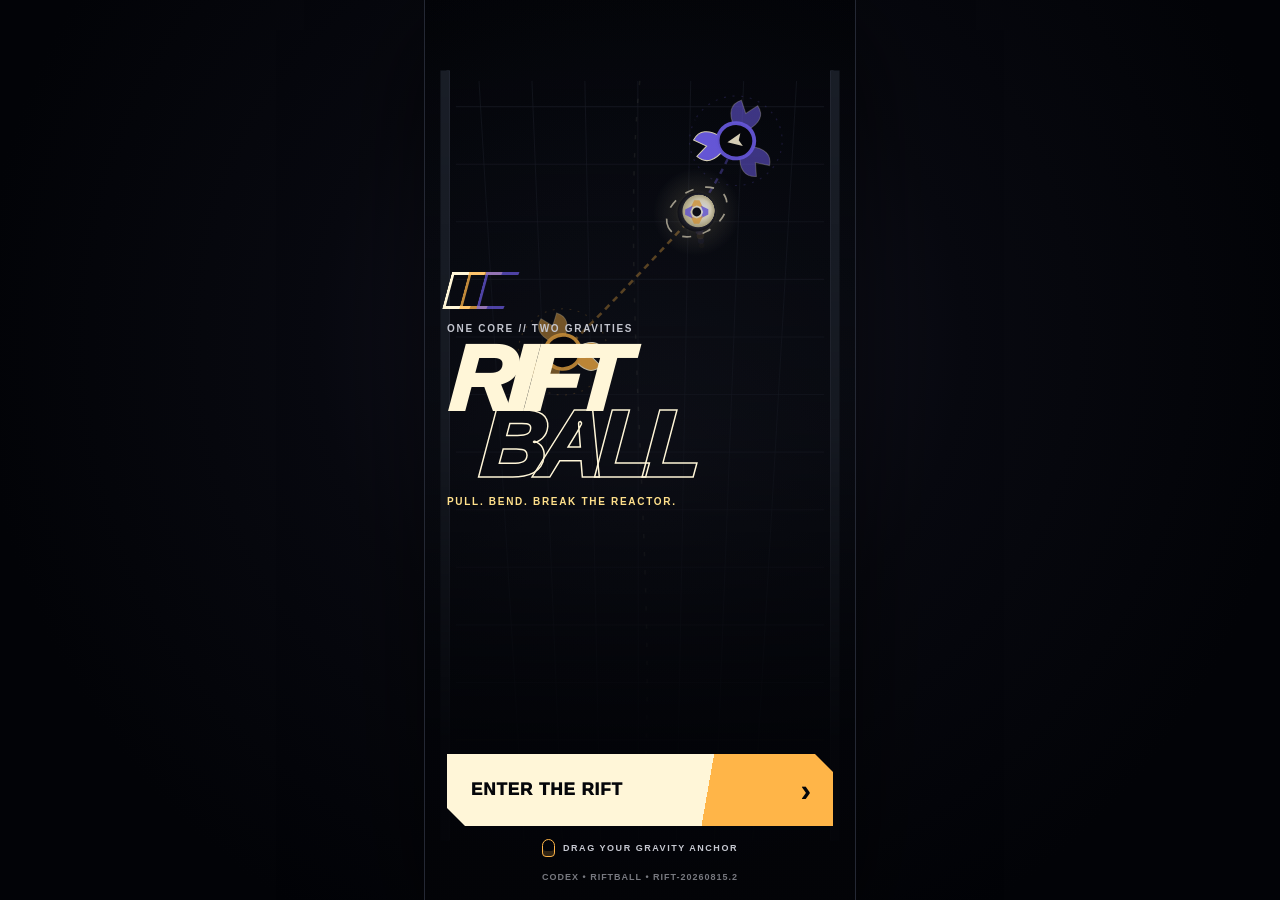
==== commit e09c264e: "deploy: RIFTBALL RIFT-20260815.2" ====
--- a/index.html
+++ b/index.html
@@ -8,7 +8,7 @@
   <meta name="apple-mobile-web-app-status-bar-style" content="black-translucent">
   <meta name="format-detection" content="telephone=no">
   <title>RIFTBALL</title>
-  <link rel="stylesheet" href="styles.css?v=RIFT-20260815.1">
+  <link rel="stylesheet" href="styles.css?v=RIFT-20260815.2">
 </head>
 <body>
   <main id="app" aria-label="RIFTBALL gravity sport">
@@ -19,7 +19,7 @@
       <p class="eyebrow">GRAVITY SPORT // 1V1</p>
       <h1>RIFTBALL</h1>
       <div class="boot-track"><span></span></div>
-      <p class="build-identity">CODEX • RIFTBALL • RIFT-20260815.1</p>
+      <p class="build-identity">CODEX • RIFTBALL • RIFT-20260815.2</p>
     </section>
 
     <section id="menu" class="screen menu-screen" hidden>
@@ -35,7 +35,7 @@
           <span>ENTER THE RIFT</span><b aria-hidden="true">›</b>
         </button>
         <p class="control-hint"><i aria-hidden="true"></i> DRAG YOUR GRAVITY ANCHOR</p>
-        <p class="build-identity">CODEX • RIFTBALL • RIFT-20260815.1</p>
+        <p class="build-identity">CODEX • RIFTBALL • RIFT-20260815.2</p>
       </div>
     </section>
 
@@ -54,7 +54,7 @@
       <div id="status" class="status-call" aria-live="polite"></div>
       <div id="duel-meter" class="duel-meter"><span></span></div>
       <button id="sound-button" class="sound-button" type="button" aria-label="Toggle sound"><span></span></button>
-      <p class="game-build">CODEX • RIFTBALL • RIFT-20260815.1</p>
+      <p class="game-build">CODEX • RIFTBALL • RIFT-20260815.2</p>
     </section>
 
     <section id="results" class="screen result-screen" hidden>
@@ -65,7 +65,7 @@
         <div id="result-stats" class="result-stats"></div>
         <button id="replay-button" class="primary-action" type="button"><span>PLAY AGAIN</span><b aria-hidden="true">↻</b></button>
         <button id="home-button" class="secondary-action" type="button">HOME</button>
-        <p class="build-identity">CODEX • RIFTBALL • RIFT-20260815.1</p>
+        <p class="build-identity">CODEX • RIFTBALL • RIFT-20260815.2</p>
       </div>
     </section>
 
@@ -75,6 +75,6 @@
     </div>
   </main>
 
-  <script type="module" src="src/game.mjs?v=RIFT-20260815.1"></script>
+  <script type="module" src="src/game.mjs?v=RIFT-20260815.2"></script>
 </body>
 </html>
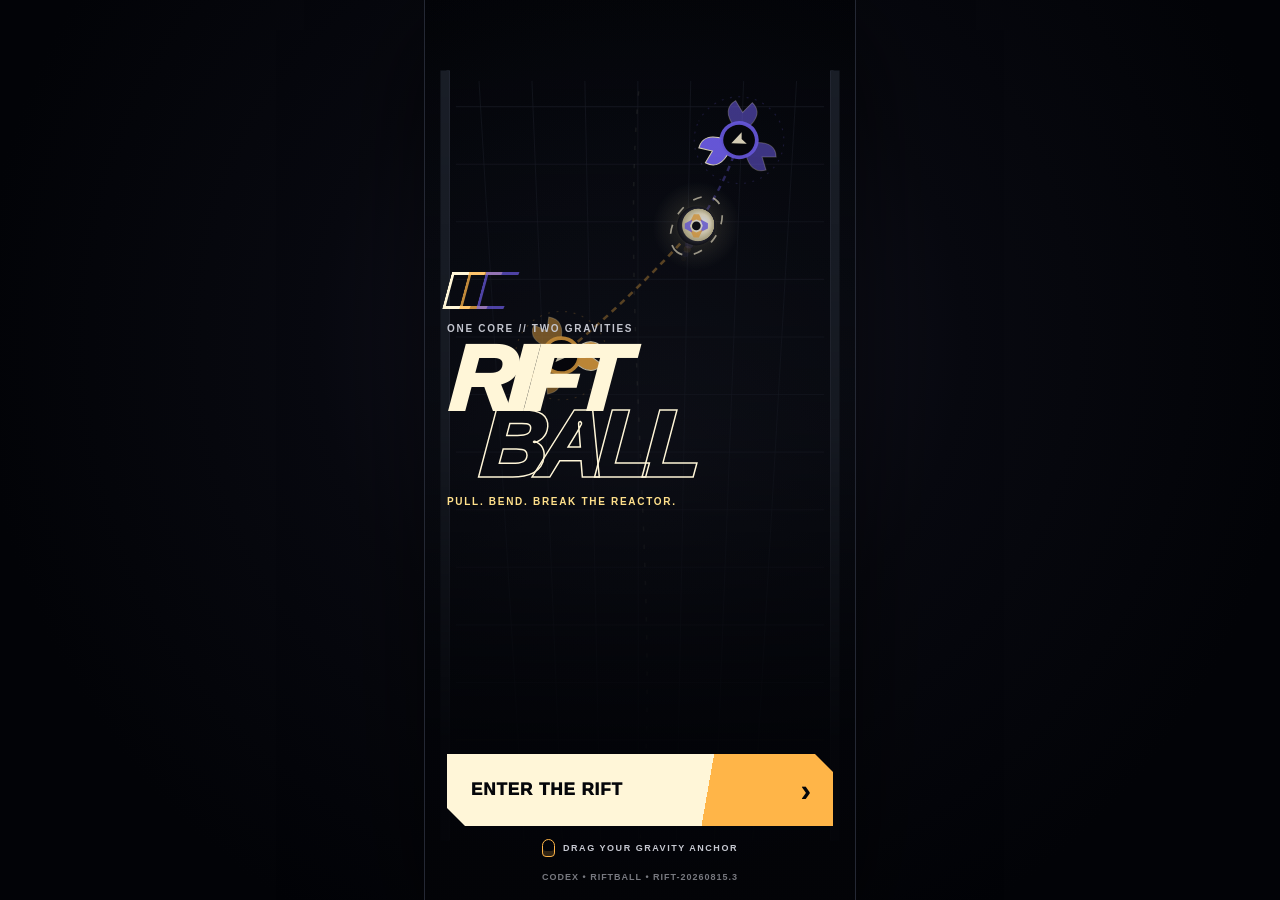
==== commit 4a7ec701: "deploy: RIFTBALL RIFT-20260815.3" ====
--- a/index.html
+++ b/index.html
@@ -8,7 +8,7 @@
   <meta name="apple-mobile-web-app-status-bar-style" content="black-translucent">
   <meta name="format-detection" content="telephone=no">
   <title>RIFTBALL</title>
-  <link rel="stylesheet" href="styles.css?v=RIFT-20260815.2">
+  <link rel="stylesheet" href="styles.css?v=RIFT-20260815.3">
 </head>
 <body>
   <main id="app" aria-label="RIFTBALL gravity sport">
@@ -19,7 +19,7 @@
       <p class="eyebrow">GRAVITY SPORT // 1V1</p>
       <h1>RIFTBALL</h1>
       <div class="boot-track"><span></span></div>
-      <p class="build-identity">CODEX • RIFTBALL • RIFT-20260815.2</p>
+      <p class="build-identity">CODEX • RIFTBALL • RIFT-20260815.3</p>
     </section>
 
     <section id="menu" class="screen menu-screen" hidden>
@@ -35,7 +35,7 @@
           <span>ENTER THE RIFT</span><b aria-hidden="true">›</b>
         </button>
         <p class="control-hint"><i aria-hidden="true"></i> DRAG YOUR GRAVITY ANCHOR</p>
-        <p class="build-identity">CODEX • RIFTBALL • RIFT-20260815.2</p>
+        <p class="build-identity">CODEX • RIFTBALL • RIFT-20260815.3</p>
       </div>
     </section>
 
@@ -54,7 +54,7 @@
       <div id="status" class="status-call" aria-live="polite"></div>
       <div id="duel-meter" class="duel-meter"><span></span></div>
       <button id="sound-button" class="sound-button" type="button" aria-label="Toggle sound"><span></span></button>
-      <p class="game-build">CODEX • RIFTBALL • RIFT-20260815.2</p>
+      <p class="game-build">CODEX • RIFTBALL • RIFT-20260815.3</p>
     </section>
 
     <section id="results" class="screen result-screen" hidden>
@@ -65,7 +65,7 @@
         <div id="result-stats" class="result-stats"></div>
         <button id="replay-button" class="primary-action" type="button"><span>PLAY AGAIN</span><b aria-hidden="true">↻</b></button>
         <button id="home-button" class="secondary-action" type="button">HOME</button>
-        <p class="build-identity">CODEX • RIFTBALL • RIFT-20260815.2</p>
+        <p class="build-identity">CODEX • RIFTBALL • RIFT-20260815.3</p>
       </div>
     </section>
 
@@ -75,6 +75,6 @@
     </div>
   </main>
 
-  <script type="module" src="src/game.mjs?v=RIFT-20260815.2"></script>
+  <script type="module" src="src/game.mjs?v=RIFT-20260815.3"></script>
 </body>
 </html>
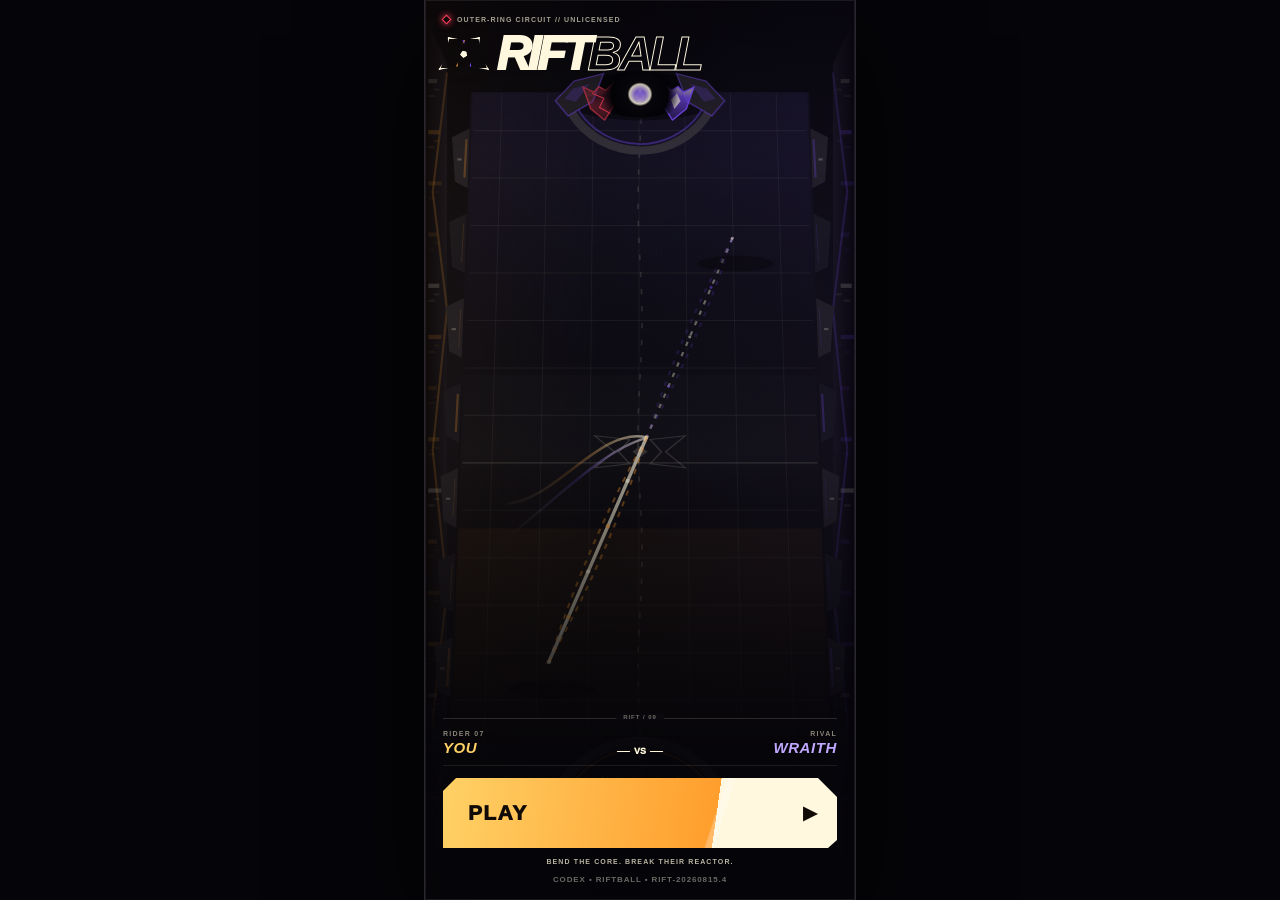
==== commit 8fec16ff: "deploy: RIFTBALL RIFT-20260815.4 product rebuild" ====
--- a/index.html
+++ b/index.html
@@ -3,78 +3,91 @@
 <head>
   <meta charset="utf-8">
   <meta name="viewport" content="width=device-width,initial-scale=1,viewport-fit=cover,user-scalable=no">
-  <meta name="theme-color" content="#05060a">
+  <meta name="theme-color" content="#08070b">
   <meta name="apple-mobile-web-app-capable" content="yes">
   <meta name="apple-mobile-web-app-status-bar-style" content="black-translucent">
   <meta name="format-detection" content="telephone=no">
+  <meta name="description" content="RIFTBALL — the fastest illegal zero-g duel sport in the galaxy.">
+  <link rel="icon" href="icon.svg?v=RIFT-20260815.4" type="image/svg+xml">
+  <link rel="manifest" href="manifest.webmanifest?v=RIFT-20260815.4">
   <title>RIFTBALL</title>
-  <link rel="stylesheet" href="styles.css?v=RIFT-20260815.3">
+  <link rel="stylesheet" href="styles.css?v=RIFT-20260815.4">
 </head>
 <body>
-  <main id="app" aria-label="RIFTBALL gravity sport">
+  <main id="app" aria-label="RIFTBALL zero-gravity duel sport">
     <canvas id="game-canvas" width="390" height="844" aria-label="RIFTBALL arena"></canvas>
 
     <section id="boot" class="screen boot-screen" aria-live="polite">
-      <div class="boot-core" aria-hidden="true"><i></i><i></i><i></i></div>
-      <p class="eyebrow">GRAVITY SPORT // 1V1</p>
-      <h1>RIFTBALL</h1>
+      <div class="brand-symbol brand-symbol--boot" aria-hidden="true"><i></i><b></b><em></em></div>
+      <div class="boot-wordmark" aria-label="RIFTBALL"><span>RIFT</span><strong>BALL</strong></div>
+      <p class="eyebrow">ILLEGAL ZERO-G DUEL SPORT</p>
       <div class="boot-track"><span></span></div>
-      <p class="build-identity">CODEX • RIFTBALL • RIFT-20260815.3</p>
+      <p class="build-identity">CODEX • RIFTBALL • RIFT-20260815.4</p>
     </section>
 
     <section id="menu" class="screen menu-screen" hidden>
+      <header class="menu-header">
+        <p class="league-kicker"><i></i> OUTER-RING CIRCUIT // UNLICENSED</p>
+        <div class="menu-logo">
+          <div class="brand-symbol" aria-hidden="true"><i></i><b></b><em></em></div>
+          <h1><span>RIFT</span><strong>BALL</strong></h1>
+        </div>
+      </header>
       <div class="menu-spacer" aria-hidden="true"></div>
-      <div class="brand-lockup">
-        <div class="rift-emblem" aria-hidden="true"><b></b><i></i><em></em></div>
-        <p class="eyebrow">ONE CORE // TWO GRAVITIES</p>
-        <h1><span>RIFT</span><span>BALL</span></h1>
-        <p class="tagline">PULL. BEND. BREAK THE REACTOR.</p>
+      <div class="faceoff-strip" aria-label="You versus Wraith">
+        <div class="faceoff-side faceoff-side--you"><span>RIDER 07</span><strong>YOU</strong></div>
+        <div class="versus-mark"><i></i><span>VS</span><i></i></div>
+        <div class="faceoff-side faceoff-side--wraith"><span>RIVAL</span><strong>WRAITH</strong></div>
       </div>
       <div class="menu-actions">
         <button id="play-button" class="primary-action" type="button">
-          <span>ENTER THE RIFT</span><b aria-hidden="true">›</b>
+          <span>PLAY</span><b aria-hidden="true">▶</b>
         </button>
-        <p class="control-hint"><i aria-hidden="true"></i> DRAG YOUR GRAVITY ANCHOR</p>
-        <p class="build-identity">CODEX • RIFTBALL • RIFT-20260815.3</p>
+        <p class="menu-promise">BEND THE CORE. BREAK THEIR REACTOR.</p>
+        <p class="build-identity">CODEX • RIFTBALL • RIFT-20260815.4</p>
       </div>
     </section>
 
     <section id="hud" class="hud" hidden aria-label="Match HUD">
       <div class="score-rack">
-        <div class="score-side player-score-side">
-          <span class="identity">YOU</span>
-          <div id="player-pips" class="reactor-pips" aria-label="Player score"></div>
+        <div class="score-side bot-score-side">
+          <div class="rider-id rider-id--wraith"><i></i><span><small>RIVAL</small><strong>WRAITH</strong></span></div>
+          <div id="bot-pips" class="reactor-pips" aria-label="Wraith Reactor health"></div>
         </div>
         <div class="score-numerals"><strong id="player-score">0</strong><i></i><strong id="bot-score">0</strong></div>
-        <div class="score-side bot-score-side">
-          <span class="identity">WRAITH</span>
-          <div id="bot-pips" class="reactor-pips" aria-label="Opponent score"></div>
+        <div class="score-side player-score-side">
+          <div class="rider-id rider-id--you"><span><small>RIDER 07</small><strong>YOU</strong></span><i></i></div>
+          <div id="player-pips" class="reactor-pips" aria-label="Your Reactor health"></div>
         </div>
       </div>
+      <div id="territory-readout" class="territory-readout" aria-hidden="true"><span></span></div>
       <div id="status" class="status-call" aria-live="polite"></div>
+      <div id="onboarding" class="onboarding-call" aria-live="polite" hidden><i></i><span>DRAG TO MOVE</span></div>
       <div id="duel-meter" class="duel-meter"><span></span></div>
-      <button id="sound-button" class="sound-button" type="button" aria-label="Toggle sound"><span></span></button>
-      <p class="game-build">CODEX • RIFTBALL • RIFT-20260815.3</p>
+      <div id="match-point-flag" class="match-point-flag" hidden><i></i><span>FINAL POINT</span><i></i></div>
+      <button id="sound-button" class="sound-button" type="button" aria-label="Mute sound"><span></span></button>
+      <p class="game-build">CODEX • RIFTBALL • RIFT-20260815.4</p>
     </section>
 
     <section id="results" class="screen result-screen" hidden>
+      <div class="result-rivalry" aria-hidden="true"><i></i><b></b><em></em></div>
       <div class="result-card">
-        <p class="eyebrow">REACTOR MATCH COMPLETE</p>
+        <p class="eyebrow">REACTOR DUEL COMPLETE</p>
         <h2 id="result-title">VICTORY</h2>
-        <p id="result-score" class="result-score">3 — 0</p>
+        <p id="result-score" class="result-score">3 <i></i> 0</p>
         <div id="result-stats" class="result-stats"></div>
-        <button id="replay-button" class="primary-action" type="button"><span>PLAY AGAIN</span><b aria-hidden="true">↻</b></button>
+        <button id="replay-button" class="primary-action primary-action--rematch" type="button"><span>PLAY AGAIN</span><b aria-hidden="true">↻</b></button>
         <button id="home-button" class="secondary-action" type="button">HOME</button>
-        <p class="build-identity">CODEX • RIFTBALL • RIFT-20260815.3</p>
+        <p class="build-identity">CODEX • RIFTBALL • RIFT-20260815.4</p>
       </div>
     </section>
 
     <div id="rotate-warning" class="rotate-warning" hidden>
-      <div aria-hidden="true">↻</div>
-      <p>PORTRAIT PLAY</p>
+      <div class="brand-symbol" aria-hidden="true"><i></i><b></b><em></em></div>
+      <p>ROTATE TO PORTRAIT</p>
     </div>
   </main>
 
-  <script type="module" src="src/game.mjs?v=RIFT-20260815.3"></script>
+  <script type="module" src="src/game.mjs?v=RIFT-20260815.4"></script>
 </body>
 </html>
--- a/styles.css
+++ b/styles.css
@@ -1,21 +1,24 @@
 :root {
   color-scheme: dark;
-  --ink: #05060a;
-  --glass: #10131c;
-  --glass-2: #171b26;
-  --bone: #fff6d8;
-  --muted: #9298a6;
-  --amber: #ffb548;
-  --amber-hot: #ffe08b;
-  --violet: #7967ff;
-  --violet-hot: #b7adff;
-  --danger: #ff5368;
+  --void: #08070b;
+  --carbon: #111118;
+  --smoke: #20202a;
+  --chalk: #fff8df;
+  --chalk-dim: #cfc9b7;
+  --amber: #ff9e2d;
+  --amber-hot: #ffd166;
+  --amber-deep: #a43f12;
+  --violet: #7b4dff;
+  --violet-hot: #c0a7ff;
+  --violet-deep: #2f176e;
+  --danger: #ff3f59;
+  --cyan: #80f7ef;
   --safe-top: env(safe-area-inset-top, 0px);
   --safe-right: env(safe-area-inset-right, 0px);
   --safe-bottom: env(safe-area-inset-bottom, 0px);
   --safe-left: env(safe-area-inset-left, 0px);
   font-family: Inter, ui-sans-serif, -apple-system, BlinkMacSystemFont, "SF Pro Display", "Segoe UI", sans-serif;
-  background: var(--ink);
+  background: var(--void);
 }
 
 * {
@@ -30,23 +33,16 @@
   margin: 0;
   overflow: hidden;
   overscroll-behavior: none;
-  background:
-    radial-gradient(circle at 50% 38%, #171728 0, #080910 38%, #020307 78%),
-    var(--ink);
-  color: var(--bone);
+  background: #050408;
+  color: var(--chalk);
   touch-action: none;
   user-select: none;
   -webkit-user-select: none;
   -webkit-touch-callout: none;
 }
 
-button {
-  font: inherit;
-}
-
-[hidden] {
-  display: none !important;
-}
+button { font: inherit; }
+[hidden] { display: none !important; }
 
 #app {
   position: relative;
@@ -55,7 +51,18 @@
   min-height: 100%;
   overflow: hidden;
   isolation: isolate;
-  background: #05060a;
+  background: var(--void);
+}
+
+#app::after {
+  content: "";
+  pointer-events: none;
+  position: absolute;
+  inset: 0;
+  z-index: 14;
+  border: 1px solid rgba(255, 248, 223, 0.08);
+  box-shadow: inset 0 0 70px rgba(0, 0, 0, 0.36);
+  mix-blend-mode: screen;
 }
 
 #game-canvas {
@@ -76,23 +83,100 @@
 
 .screen {
   padding:
-    calc(var(--safe-top) + 18px)
-    calc(var(--safe-right) + 22px)
-    calc(var(--safe-bottom) + 18px)
-    calc(var(--safe-left) + 22px);
+    calc(var(--safe-top) + 16px)
+    calc(var(--safe-right) + 18px)
+    calc(var(--safe-bottom) + 16px)
+    calc(var(--safe-left) + 18px);
+}
+
+.eyebrow,
+.build-identity,
+.game-build,
+.league-kicker,
+.menu-promise {
+  margin: 0;
+  text-transform: uppercase;
+  font-weight: 800;
+  letter-spacing: 0.16em;
+}
+
+.eyebrow {
+  color: var(--chalk-dim);
+  font-size: 9px;
+}
+
+.build-identity,
+.game-build {
+  color: rgba(220, 216, 203, 0.48);
+  font-size: 8px;
+  letter-spacing: 0.11em;
+}
+
+.brand-symbol {
+  --symbol-scale: 1;
+  position: relative;
+  width: calc(58px * var(--symbol-scale));
+  height: calc(48px * var(--symbol-scale));
+  filter: drop-shadow(0 0 16px rgba(255, 158, 45, 0.18));
+}
+
+.brand-symbol i,
+.brand-symbol b,
+.brand-symbol em {
+  position: absolute;
+  display: block;
+  margin: 0;
+  transform-origin: 50% 50%;
+}
+
+.brand-symbol i,
+.brand-symbol b {
+  top: 3%;
+  width: 44%;
+  height: 94%;
+  border: calc(3px * var(--symbol-scale)) solid var(--chalk);
+  transform: skewX(-16deg);
+  clip-path: polygon(0 0, 100% 11%, 66% 48%, 100% 89%, 0 100%, 33% 50%);
+}
+
+.brand-symbol i { left: 1%; border-right-color: var(--amber); }
+.brand-symbol b { right: 1%; transform: scaleX(-1) skewX(-16deg); border-right-color: var(--violet); }
+
+.brand-symbol em {
+  left: 50%;
+  top: 50%;
+  width: 16%;
+  aspect-ratio: 1;
+  background: var(--chalk);
+  clip-path: polygon(50% 0, 100% 34%, 82% 100%, 18% 100%, 0 34%);
+  transform: translate(-50%, -50%) rotate(45deg);
+  box-shadow: 0 0 10px var(--chalk);
 }
 
 .boot-screen {
   display: grid;
   place-content: center;
   justify-items: center;
-  gap: 11px;
+  gap: 13px;
   background:
-    linear-gradient(152deg, transparent 46%, rgba(255, 181, 72, 0.055) 46.2%, transparent 46.8%),
-    linear-gradient(28deg, transparent 48%, rgba(121, 103, 255, 0.065) 48.2%, transparent 48.8%),
-    #05060a;
-  transition: opacity 240ms ease, visibility 240ms ease;
-}
+    linear-gradient(138deg, transparent 0 44%, rgba(255, 158, 45, 0.05) 44.2% 44.7%, transparent 45%),
+    linear-gradient(42deg, transparent 0 48%, rgba(123, 77, 255, 0.06) 48.2% 48.7%, transparent 49%),
+    radial-gradient(circle at 50% 48%, #24191d 0, #0b0910 35%, #050408 72%);
+  transition: opacity 250ms ease, visibility 250ms ease;
+}
+
+.boot-screen::before,
+.boot-screen::after {
+  content: "";
+  position: absolute;
+  left: 8%;
+  right: 8%;
+  height: 1px;
+  background: linear-gradient(90deg, transparent, rgba(255, 248, 223, 0.26), transparent);
+}
+
+.boot-screen::before { top: 24%; }
+.boot-screen::after { bottom: 24%; }
 
 .boot-screen.dismissed {
   opacity: 0;
@@ -100,528 +184,611 @@
   pointer-events: none;
 }
 
-.boot-screen h1 {
-  margin: 0;
-  font-size: clamp(46px, 14vw, 66px);
-  line-height: 0.88;
-  letter-spacing: -0.075em;
+.brand-symbol--boot {
+  --symbol-scale: 1.5;
+  margin-bottom: 7px;
+  animation: symbol-lock 1.3s cubic-bezier(.2,.8,.2,1) infinite alternate;
+}
+
+.boot-wordmark {
+  display: flex;
+  align-items: baseline;
+  font-size: clamp(44px, 13vw, 62px);
+  line-height: 0.82;
+  letter-spacing: -0.085em;
   font-weight: 950;
-}
-
-.boot-core {
-  position: relative;
-  width: 104px;
-  aspect-ratio: 1;
-  margin-bottom: 12px;
-  border-radius: 50%;
-  background: radial-gradient(circle at 38% 34%, white 0 8%, var(--bone) 22%, #d4c794 46%, #2a2931 48% 53%, transparent 54%);
-  filter: drop-shadow(0 0 28px rgba(255, 238, 180, 0.25));
-  animation: core-breathe 1.35s ease-in-out infinite;
-}
-
-.boot-core i {
-  position: absolute;
-  left: 50%;
-  top: 50%;
-  width: 136%;
-  height: 13px;
-  border: 2px solid var(--bone);
-  border-left-color: transparent;
-  border-right-color: transparent;
-  border-radius: 50%;
-  transform: translate(-50%, -50%) rotate(calc(var(--n, 0) * 60deg));
-  opacity: 0.76;
-}
-
-.boot-core i:nth-child(2) { --n: 1; border-color: var(--amber) transparent; }
-.boot-core i:nth-child(3) { --n: 2; border-color: var(--violet) transparent; }
+  font-style: italic;
+}
+
+.boot-wordmark strong {
+  color: transparent;
+  -webkit-text-stroke: 1.5px var(--chalk);
+}
 
 .boot-track {
-  width: min(250px, 64vw);
-  height: 3px;
-  margin: 16px 0 8px;
+  position: relative;
+  width: min(244px, 62vw);
+  height: 4px;
+  margin: 17px 0 7px;
   overflow: hidden;
-  background: #262a34;
+  background: #25232a;
+  clip-path: polygon(4px 0, 100% 0, calc(100% - 4px) 100%, 0 100%);
 }
 
 .boot-track span {
   display: block;
-  width: 42%;
+  width: 38%;
   height: 100%;
-  background: linear-gradient(90deg, var(--amber), var(--bone), var(--violet));
-  animation: load-sweep 1s ease-in-out infinite;
-}
-
-.eyebrow,
-.build-identity,
-.game-build,
-.control-hint,
-.tagline {
+  background: linear-gradient(90deg, var(--amber), var(--chalk), var(--violet));
+  box-shadow: 0 0 12px var(--chalk);
+  animation: load-sweep 0.92s cubic-bezier(.34,.02,.2,1) infinite;
+}
+
+.menu-screen {
+  display: grid;
+  grid-template-rows: auto 1fr auto auto;
+  gap: 12px;
+  background:
+    linear-gradient(180deg, rgba(5, 4, 8, 0.42) 0%, rgba(5, 4, 8, 0.03) 18%, rgba(5, 4, 8, 0.12) 50%, rgba(5, 4, 8, 0.92) 83%),
+    linear-gradient(90deg, rgba(255, 158, 45, 0.045), transparent 42%, rgba(123, 77, 255, 0.045));
+}
+
+.menu-header {
+  display: grid;
+  gap: 9px;
+}
+
+.league-kicker {
+  display: flex;
+  align-items: center;
+  gap: 7px;
+  color: rgba(255, 248, 223, 0.64);
+  font-size: 7px;
+}
+
+.league-kicker i {
+  width: 7px;
+  height: 7px;
+  border: 1px solid var(--danger);
+  transform: rotate(45deg);
+  box-shadow: 0 0 7px var(--danger);
+}
+
+.menu-logo {
+  display: flex;
+  align-items: center;
+  gap: 11px;
+}
+
+.menu-logo .brand-symbol { --symbol-scale: 0.73; }
+
+.menu-logo h1 {
+  display: flex;
+  align-items: baseline;
   margin: 0;
-  text-transform: uppercase;
-  letter-spacing: 0.17em;
-  font-weight: 760;
-}
-
-.eyebrow {
-  color: #c3c5ce;
-  font-size: 10px;
-}
-
-.build-identity,
-.game-build {
-  color: rgba(211, 213, 222, 0.56);
-  font-size: 9px;
-  letter-spacing: 0.11em;
-}
-
-.menu-screen {
-  display: grid;
-  grid-template-rows: 0.78fr auto 1.15fr;
-  align-items: center;
-  background:
-    linear-gradient(180deg, rgba(3, 4, 8, 0.10), rgba(3, 4, 8, 0.30) 48%, rgba(3, 4, 8, 0.92) 82%);
-}
-
-.menu-spacer {
-  min-height: 26vh;
-}
-
-.brand-lockup {
-  align-self: end;
-  text-align: left;
-  width: min(100%, 430px);
-  margin-inline: auto;
-}
-
-.brand-lockup h1 {
-  display: flex;
-  flex-direction: column;
-  margin: 12px 0 6px;
-  font-size: clamp(60px, 19vw, 92px);
-  line-height: 0.72;
-  letter-spacing: -0.092em;
+  font-size: clamp(34px, 10vw, 48px);
+  line-height: 0.9;
+  letter-spacing: -0.08em;
   font-style: italic;
   font-weight: 950;
-  transform: skewX(-4deg);
-}
-
-.brand-lockup h1 span:last-child {
+}
+
+.menu-logo h1 strong {
   color: transparent;
-  -webkit-text-stroke: 1.5px var(--bone);
-  margin-left: 0.38em;
-}
-
-.tagline {
-  color: var(--amber-hot);
-  font-size: 10px;
-  margin-top: 18px;
-}
-
-.rift-emblem {
-  position: relative;
-  width: 70px;
-  height: 37px;
-  margin-bottom: 14px;
-}
-
-.rift-emblem b,
-.rift-emblem i,
-.rift-emblem em {
-  position: absolute;
-  inset: 0;
-  display: block;
-  border: 3px solid var(--bone);
-  clip-path: polygon(0 0, 48% 0, 39% 100%, 0 100%);
-  transform: skewX(-15deg);
-}
-
-.rift-emblem i {
-  border-color: var(--amber);
-  transform: translateX(17px) skewX(-15deg);
-  opacity: 0.75;
-}
-
-.rift-emblem em {
-  border-color: var(--violet);
-  transform: translateX(34px) skewX(-15deg);
-  opacity: 0.62;
+  -webkit-text-stroke: 1px var(--chalk);
+}
+
+.faceoff-strip {
+  position: relative;
+  display: grid;
+  grid-template-columns: 1fr auto 1fr;
+  align-items: end;
+  gap: 9px;
+  padding: 11px 0 9px;
+  border-top: 1px solid rgba(255, 248, 223, 0.14);
+  border-bottom: 1px solid rgba(255, 248, 223, 0.09);
+}
+
+.faceoff-strip::before {
+  content: "RIFT / 09";
+  position: absolute;
+  top: -5px;
+  left: 50%;
+  padding: 0 7px;
+  transform: translateX(-50%);
+  background: #0a080d;
+  color: rgba(255, 248, 223, 0.42);
+  font-size: 6px;
+  font-weight: 800;
+  letter-spacing: 0.16em;
+}
+
+.faceoff-side {
+  display: grid;
+  gap: 2px;
+}
+
+.faceoff-side span {
+  font-size: 7px;
+  letter-spacing: 0.18em;
+  color: rgba(255, 248, 223, 0.52);
+  font-weight: 760;
+}
+
+.faceoff-side strong {
+  font-size: 15px;
+  letter-spacing: 0.04em;
+  font-style: italic;
+}
+
+.faceoff-side--you strong { color: var(--amber-hot); }
+.faceoff-side--wraith { text-align: right; }
+.faceoff-side--wraith strong { color: var(--violet-hot); }
+
+.versus-mark {
+  display: flex;
+  align-items: center;
+  gap: 4px;
+  color: var(--chalk);
+  font-size: 9px;
+  font-weight: 950;
+}
+
+.versus-mark i {
+  width: 13px;
+  height: 1px;
+  background: currentColor;
+  transform: skewX(-28deg);
 }
 
 .menu-actions {
-  align-self: end;
-  width: min(100%, 430px);
-  margin-inline: auto;
-  display: grid;
-  gap: 13px;
+  display: grid;
+  gap: 10px;
 }
 
 .primary-action,
 .secondary-action {
   width: 100%;
   border: 0;
-  color: var(--ink);
   cursor: pointer;
   text-transform: uppercase;
-  font-weight: 920;
-  letter-spacing: 0.055em;
+  font-weight: 940;
 }
 
 .primary-action {
-  min-height: 72px;
-  padding: 0 21px 0 24px;
+  position: relative;
+  min-height: 70px;
+  padding: 0 19px 0 25px;
   display: flex;
   align-items: center;
   justify-content: space-between;
-  background: linear-gradient(100deg, var(--bone) 0 67%, var(--amber) 67%);
-  clip-path: polygon(0 0, calc(100% - 18px) 0, 100% 18px, 100% 100%, 18px 100%, 0 calc(100% - 18px));
-  box-shadow: 0 16px 42px rgba(255, 181, 72, 0.13);
-  font-size: 17px;
+  overflow: hidden;
+  color: #100b07;
+  background:
+    linear-gradient(108deg, transparent 0 68%, rgba(255, 255, 255, 0.28) 68.5% 70%, transparent 70.5%),
+    linear-gradient(98deg, var(--amber-hot), var(--amber) 69%, var(--chalk) 69%);
+  clip-path: polygon(13px 0, calc(100% - 19px) 0, 100% 19px, 100% calc(100% - 8px), calc(100% - 9px) 100%, 0 100%, 0 13px);
+  box-shadow: 0 15px 38px rgba(255, 112, 20, 0.18);
+  font-size: 21px;
+  letter-spacing: 0.065em;
+}
+
+.primary-action::after {
+  content: "";
+  position: absolute;
+  left: -35%;
+  top: 0;
+  width: 22%;
+  height: 100%;
+  background: rgba(255, 255, 255, 0.30);
+  transform: skewX(-26deg);
+  animation: action-scan 3.4s ease-in-out infinite;
 }
 
 .primary-action b {
-  font-size: 32px;
-  line-height: 1;
+  position: relative;
+  z-index: 1;
+  font-size: 18px;
 }
 
 .primary-action:active {
-  transform: translateY(2px) scale(0.995);
+  transform: translateY(2px) scale(0.992);
   filter: brightness(0.92);
 }
 
-.control-hint {
-  display: flex;
-  align-items: center;
-  justify-content: center;
-  gap: 8px;
-  color: #c7c9d2;
-  font-size: 9px;
-}
-
-.control-hint i {
-  width: 13px;
-  height: 18px;
-  border: 1px solid var(--amber);
-  border-radius: 8px 8px 5px 5px;
-  box-shadow: inset 0 -5px 0 rgba(255, 181, 72, 0.18);
-}
-
-.menu-actions .build-identity {
+.menu-promise {
   text-align: center;
-  margin-top: 2px;
-}
+  color: rgba(255, 248, 223, 0.72);
+  font-size: 7px;
+}
+
+.menu-actions .build-identity { text-align: center; }
 
 .hud {
   pointer-events: none;
-  padding-top: calc(var(--safe-top) + 8px);
+  padding-top: calc(var(--safe-top) + 7px);
 }
 
 .score-rack {
-  width: min(calc(100% - 30px), 430px);
-  min-height: 52px;
+  position: relative;
+  width: min(calc(100% - 22px), 430px);
+  min-height: 55px;
   margin: 0 auto;
   display: grid;
   grid-template-columns: 1fr auto 1fr;
   align-items: center;
-  gap: 10px;
-  padding: 8px 12px;
-  background: linear-gradient(90deg, rgba(255, 181, 72, 0.10), rgba(12, 14, 21, 0.83) 30% 70%, rgba(121, 103, 255, 0.11));
-  border-top: 1px solid rgba(255, 246, 216, 0.19);
-  clip-path: polygon(9px 0, calc(100% - 9px) 0, 100% 9px, calc(100% - 9px) 100%, 9px 100%, 0 calc(100% - 9px), 0 9px);
-  backdrop-filter: blur(8px);
-}
-
-.score-side {
-  display: grid;
-  gap: 4px;
-}
-
-.bot-score-side {
-  justify-items: end;
-}
-
-.identity {
-  color: #d6d7de;
-  font-size: 8px;
-  font-weight: 840;
-  letter-spacing: 0.16em;
-}
-
-.reactor-pips {
-  display: flex;
-  gap: 4px;
-}
+  gap: 8px;
+  padding: 8px 11px;
+  background:
+    linear-gradient(96deg, rgba(255, 158, 45, 0.12), rgba(10, 9, 14, 0.88) 31% 69%, rgba(123, 77, 255, 0.13)),
+    rgba(10, 9, 14, 0.74);
+  border-top: 1px solid rgba(255, 248, 223, 0.22);
+  border-bottom: 1px solid rgba(255, 248, 223, 0.07);
+  clip-path: polygon(10px 0, calc(100% - 10px) 0, 100% 10px, calc(100% - 6px) 100%, 6px 100%, 0 calc(100% - 10px), 0 10px);
+  backdrop-filter: blur(10px);
+}
+
+.score-rack::after {
+  content: "";
+  position: absolute;
+  left: 24%;
+  right: 24%;
+  bottom: -2px;
+  height: 2px;
+  background: linear-gradient(90deg, var(--amber), var(--chalk), var(--violet));
+  opacity: 0.52;
+}
+
+.score-side { display: grid; gap: 4px; }
+.player-score-side { justify-items: end; }
+
+.rider-id {
+  display: flex;
+  align-items: center;
+  gap: 5px;
+}
+
+.rider-id span { display: grid; line-height: 1; }
+.rider-id small { color: rgba(255, 248, 223, 0.43); font-size: 5px; letter-spacing: 0.18em; }
+.rider-id strong { font-size: 9px; letter-spacing: 0.10em; font-style: italic; }
+.rider-id--wraith strong { color: var(--violet-hot); }
+.rider-id--you strong { color: var(--amber-hot); text-align: right; }
+
+.rider-id > i {
+  width: 13px;
+  height: 10px;
+  background: currentColor;
+  clip-path: polygon(0 52%, 36% 0, 100% 17%, 72% 49%, 100% 82%, 34% 100%);
+}
+
+.rider-id--wraith { color: var(--violet); }
+.rider-id--you { color: var(--amber); }
+.rider-id--you > i { transform: scaleX(-1); }
+
+.reactor-pips { display: flex; gap: 4px; }
 
 .reactor-pips i {
-  width: 15px;
+  position: relative;
+  width: 17px;
   height: 5px;
   display: block;
-  transform: skewX(-22deg);
-  border: 1px solid #3b3f4b;
-  background: #151822;
-}
-
-.player-score-side .reactor-pips i.active {
-  background: var(--amber);
-  border-color: var(--amber-hot);
-  box-shadow: 0 0 10px rgba(255, 181, 72, 0.42);
-}
-
-.bot-score-side .reactor-pips i.active {
-  background: var(--violet);
-  border-color: var(--violet-hot);
-  box-shadow: 0 0 10px rgba(121, 103, 255, 0.42);
-}
+  transform: skewX(-24deg);
+  border: 1px solid #46424d;
+  background: #17151b;
+  transition: background 180ms ease, opacity 180ms ease, transform 200ms ease;
+}
+
+.bot-score-side .reactor-pips i { border-color: rgba(123, 77, 255, 0.38); }
+.player-score-side .reactor-pips i { border-color: rgba(255, 158, 45, 0.38); }
+.reactor-pips i.active { opacity: 0.28; transform: skewX(-24deg) translateY(1px) scaleX(0.82); }
+.bot-score-side .reactor-pips i:not(.active) { background: var(--violet); box-shadow: 0 0 8px rgba(123,77,255,.45); }
+.player-score-side .reactor-pips i:not(.active) { background: var(--amber); box-shadow: 0 0 8px rgba(255,158,45,.45); }
 
 .score-numerals {
   display: flex;
   align-items: center;
-  gap: 9px;
+  gap: 7px;
 }
 
 .score-numerals strong {
-  font-size: 27px;
-  font-weight: 940;
+  min-width: 19px;
+  text-align: center;
+  font-size: 26px;
+  line-height: 1;
+  font-weight: 950;
+  font-style: italic;
   font-variant-numeric: tabular-nums;
 }
 
 .score-numerals strong:first-child { color: var(--amber-hot); }
 .score-numerals strong:last-child { color: var(--violet-hot); }
-
-.score-numerals i {
-  width: 1px;
-  height: 24px;
-  background: rgba(255, 255, 255, 0.20);
-  transform: rotate(14deg);
+.score-numerals i { width: 1px; height: 21px; background: rgba(255,255,255,.18); transform: rotate(17deg); }
+
+.territory-readout {
+  position: absolute;
+  left: 18%;
+  right: 18%;
+  top: calc(var(--safe-top) + 66px);
+  height: 2px;
+  background: linear-gradient(90deg, rgba(255,158,45,.25), rgba(255,248,223,.1), rgba(123,77,255,.25));
+}
+
+.territory-readout span {
+  position: absolute;
+  left: 50%;
+  top: -2px;
+  width: 8px;
+  height: 6px;
+  background: var(--chalk);
+  clip-path: polygon(50% 0,100% 50%,50% 100%,0 50%);
+  transform: translateX(-50%);
+  box-shadow: 0 0 6px var(--chalk);
+  transition: left 120ms linear;
 }
 
 .status-call {
   position: absolute;
   left: 50%;
-  top: calc(var(--safe-top) + 75px);
-  min-width: 160px;
-  max-width: calc(100% - 44px);
-  padding: 7px 14px;
-  transform: translateX(-50%) translateY(-4px);
+  top: calc(var(--safe-top) + 77px);
+  min-width: 138px;
+  max-width: calc(100% - 40px);
+  padding: 7px 17px;
+  transform: translateX(-50%) translateY(-5px) skewX(-5deg);
   text-align: center;
-  color: var(--bone);
-  background: rgba(6, 7, 12, 0.78);
+  color: var(--chalk);
+  background: linear-gradient(90deg, rgba(255,158,45,.16), rgba(8,7,11,.89) 25% 75%, rgba(123,77,255,.16));
   border-left: 2px solid var(--amber);
   border-right: 2px solid var(--violet);
-  font-size: 10px;
-  font-weight: 880;
+  font-size: 9px;
+  font-weight: 900;
+  letter-spacing: 0.15em;
+  opacity: 0;
+  transition: opacity 110ms ease, transform 150ms ease;
+}
+
+.status-call.visible { opacity: 1; transform: translateX(-50%) translateY(0) skewX(-5deg); }
+
+.onboarding-call {
+  position: absolute;
+  left: 50%;
+  bottom: calc(var(--safe-bottom) + 112px);
+  display: flex;
+  align-items: center;
+  gap: 9px;
+  padding: 9px 15px;
+  transform: translateX(-50%);
+  background: rgba(9, 8, 12, 0.78);
+  border-top: 1px solid rgba(255,248,223,.25);
+  color: var(--chalk);
+  font-size: 9px;
+  font-weight: 900;
   letter-spacing: 0.14em;
-  opacity: 0;
-  transition: opacity 130ms ease, transform 160ms ease;
-}
-
-.status-call.visible {
-  opacity: 1;
-  transform: translateX(-50%) translateY(0);
+  white-space: nowrap;
+  backdrop-filter: blur(7px);
+}
+
+.onboarding-call i {
+  width: 12px;
+  height: 18px;
+  border: 1px solid var(--amber-hot);
+  border-radius: 8px 8px 5px 5px;
+  box-shadow: inset 0 -5px 0 rgba(255,158,45,.25), 0 0 10px rgba(255,158,45,.25);
+  animation: touch-drag 1.15s ease-in-out infinite;
 }
 
 .duel-meter {
   position: absolute;
-  left: 22%;
-  right: 22%;
-  top: calc(var(--safe-top) + 65px);
-  height: 2px;
-  background: rgba(255, 255, 255, 0.07);
+  left: 26%;
+  right: 26%;
+  top: calc(var(--safe-top) + 74px);
+  height: 1px;
   overflow: hidden;
+  background: rgba(255,255,255,.05);
 }
 
 .duel-meter span {
   display: block;
   width: 0;
   height: 100%;
-  background: linear-gradient(90deg, var(--amber), var(--bone), var(--violet));
-  transition: width 90ms linear;
-}
+  background: linear-gradient(90deg, var(--amber), var(--chalk), var(--violet));
+  box-shadow: 0 0 8px var(--chalk);
+}
+
+.match-point-flag {
+  position: absolute;
+  left: 50%;
+  top: calc(var(--safe-top) + 112px);
+  display: flex;
+  align-items: center;
+  gap: 7px;
+  transform: translateX(-50%);
+  color: var(--danger);
+  font-size: 8px;
+  font-weight: 950;
+  letter-spacing: 0.18em;
+  text-shadow: 0 0 12px rgba(255,63,89,.44);
+  animation: final-pulse 1.2s ease-in-out infinite;
+}
+
+.match-point-flag i { width: 18px; height: 1px; background: currentColor; }
 
 .game-build {
   position: absolute;
-  left: calc(var(--safe-left) + 13px);
-  bottom: calc(var(--safe-bottom) + 8px);
+  left: calc(var(--safe-left) + 10px);
+  bottom: calc(var(--safe-bottom) + 7px);
 }
 
 .sound-button {
   pointer-events: auto;
   position: absolute;
-  right: calc(var(--safe-right) + 12px);
-  bottom: calc(var(--safe-bottom) + 8px);
-  width: 39px;
-  height: 39px;
-  border: 1px solid rgba(255, 246, 216, 0.19);
-  border-radius: 50%;
-  background: rgba(8, 10, 15, 0.55);
+  right: calc(var(--safe-right) + 9px);
+  bottom: calc(var(--safe-bottom) + 7px);
+  width: 37px;
+  height: 37px;
+  border: 1px solid rgba(255,248,223,.18);
+  background: rgba(8,7,11,.62);
+  clip-path: polygon(8px 0,100% 0,100% calc(100% - 8px),calc(100% - 8px) 100%,0 100%,0 8px);
 }
 
 .sound-button span::before,
-.sound-button span::after {
-  content: "";
-  position: absolute;
-}
-
-.sound-button span::before {
-  left: 11px;
-  top: 14px;
-  width: 8px;
-  height: 11px;
-  background: var(--bone);
-  clip-path: polygon(0 27%, 42% 27%, 100% 0, 100% 100%, 42% 73%, 0 73%);
-}
-
-.sound-button span::after {
-  left: 21px;
-  top: 14px;
-  width: 7px;
-  height: 11px;
-  border-right: 1px solid var(--bone);
-  border-radius: 50%;
-}
-
-.sound-button.muted::after {
-  content: "";
-  position: absolute;
-  left: 8px;
-  top: 18px;
-  width: 23px;
-  height: 2px;
-  background: var(--danger);
-  transform: rotate(-45deg);
-}
+.sound-button span::after { content: ""; position: absolute; }
+.sound-button span::before { left: 10px; top: 13px; width: 8px; height: 11px; background: var(--chalk); clip-path: polygon(0 28%,42% 28%,100% 0,100% 100%,42% 72%,0 72%); }
+.sound-button span::after { left: 20px; top: 13px; width: 7px; height: 11px; border-right: 1px solid var(--chalk); border-radius: 50%; }
+.sound-button.muted::after { content: ""; position: absolute; left: 7px; top: 17px; width: 23px; height: 2px; background: var(--danger); transform: rotate(-45deg); }
 
 .result-screen {
   display: grid;
+  grid-template-rows: 1fr auto;
   align-items: end;
-  background: linear-gradient(180deg, rgba(3, 4, 8, 0.22), rgba(3, 4, 8, 0.94) 53%);
-}
+  background:
+    radial-gradient(circle at 50% 30%, rgba(255,158,45,.10), transparent 36%),
+    linear-gradient(180deg, rgba(5,4,8,.08), rgba(5,4,8,.96) 57%);
+}
+
+.result-rivalry {
+  position: absolute;
+  top: 12%;
+  left: 50%;
+  width: 190px;
+  height: 220px;
+  transform: translateX(-50%);
+  opacity: .7;
+}
+
+.result-rivalry i,
+.result-rivalry b {
+  position: absolute;
+  bottom: 5px;
+  width: 88px;
+  height: 180px;
+  background: linear-gradient(160deg, var(--chalk), var(--amber) 35%, var(--amber-deep));
+  clip-path: polygon(52% 0,83% 17%,100% 62%,76% 100%,23% 91%,0 58%,22% 22%);
+  filter: drop-shadow(0 0 22px rgba(255,158,45,.2));
+}
+
+.result-rivalry i { left: 0; transform: rotate(-10deg); }
+.result-rivalry b { right: 0; transform: scaleX(-1) rotate(-10deg); background: linear-gradient(160deg, var(--chalk), var(--violet) 35%, var(--violet-deep)); }
+.result-rivalry em { position:absolute; left:50%; top:44%; width:52px; aspect-ratio:1; transform:translate(-50%,-50%) rotate(45deg); border:3px solid var(--chalk); box-shadow:0 0 20px rgba(255,248,223,.34); }
 
 .result-card {
+  position: relative;
+  z-index: 2;
   width: min(100%, 430px);
   margin: 0 auto;
-  padding: 28px 22px 12px;
-  background: linear-gradient(145deg, rgba(24, 28, 40, 0.96), rgba(8, 9, 14, 0.97));
-  border-top: 1px solid rgba(255, 246, 216, 0.22);
-  clip-path: polygon(18px 0, 100% 0, 100% calc(100% - 18px), calc(100% - 18px) 100%, 0 100%, 0 18px);
-  animation: result-rise 300ms cubic-bezier(.2,.9,.2,1) both;
+  padding: 24px 18px 9px;
+  background:
+    linear-gradient(145deg, rgba(32,27,27,.97), rgba(10,9,13,.98) 43%),
+    #0a090d;
+  border-top: 1px solid rgba(255,248,223,.25);
+  clip-path: polygon(18px 0,100% 0,100% calc(100% - 18px),calc(100% - 18px) 100%,0 100%,0 18px);
+  animation: result-rise 280ms cubic-bezier(.2,.9,.2,1) both;
+}
+
+.result-card::before {
+  content: "";
+  position: absolute;
+  left: 0;
+  top: 0;
+  width: 36%;
+  height: 3px;
+  background: var(--amber);
 }
 
 .result-card h2 {
-  margin: 10px 0 0;
-  font-size: clamp(48px, 15vw, 72px);
-  line-height: 0.92;
-  letter-spacing: -0.065em;
+  margin: 8px 0 0;
+  font-size: clamp(50px, 15vw, 70px);
+  line-height: .88;
+  letter-spacing: -.07em;
   font-style: italic;
   font-weight: 950;
 }
 
 .result-score {
-  margin: 8px 0 18px;
+  display: flex;
+  align-items: center;
+  gap: 12px;
+  margin: 8px 0 15px;
   color: var(--amber-hot);
-  font-size: 38px;
-  font-weight: 920;
-  font-variant-numeric: tabular-nums;
-}
+  font-size: 33px;
+  font-weight: 950;
+  font-style: italic;
+}
+
+.result-score i { width: 31px; height: 2px; background: linear-gradient(90deg,var(--amber),var(--violet)); transform:skewX(-25deg); }
 
 .result-stats {
   display: grid;
-  grid-template-columns: repeat(2, 1fr);
+  grid-template-columns: repeat(3,1fr);
   gap: 1px;
-  margin: 0 0 18px;
-  background: #2a2e3a;
+  margin: 0 0 14px;
+  background: rgba(255,248,223,.12);
 }
 
 .result-stat {
-  min-height: 55px;
-  padding: 10px 12px;
+  min-height: 51px;
+  padding: 8px 7px;
   display: grid;
   align-content: center;
-  background: #0f121a;
-}
-
-.result-stat b {
-  color: var(--bone);
-  font-size: 18px;
-}
-
-.result-stat span {
-  color: var(--muted);
-  font-size: 8px;
-  font-weight: 780;
-  letter-spacing: 0.12em;
-}
-
-.result-card .primary-action {
-  min-height: 64px;
-}
+  background: #111017;
+}
+
+.result-stat b { color:var(--chalk); font-size:17px; }
+.result-stat span { color:rgba(255,248,223,.48); font-size:6px; font-weight:800; letter-spacing:.10em; }
+.result-card .primary-action { min-height:61px; font-size:16px; }
 
 .secondary-action {
-  min-height: 48px;
-  margin-top: 8px;
-  color: #c6c9d2;
+  min-height: 42px;
+  margin-top: 7px;
+  color: rgba(255,248,223,.66);
   background: transparent;
-  border: 1px solid #303541;
-  font-size: 12px;
-}
-
-.result-card .build-identity {
-  margin-top: 14px;
-  text-align: center;
-}
+  border: 1px solid rgba(255,248,223,.13);
+  font-size: 10px;
+  letter-spacing: .12em;
+}
+
+.result-card .build-identity { margin-top:10px; text-align:center; }
 
 .rotate-warning {
-  position: absolute;
-  inset: 0;
-  z-index: 20;
-  place-content: center;
-  justify-items: center;
-  gap: 10px;
-  background: #05060a;
-  font-size: 12px;
-  letter-spacing: 0.16em;
-  font-weight: 850;
-}
-
-.rotate-warning div {
-  font-size: 46px;
-  color: var(--amber);
-}
-
-@keyframes load-sweep {
-  from { transform: translateX(-110%); }
-  to { transform: translateX(340%); }
-}
-
-@keyframes core-breathe {
-  0%, 100% { transform: scale(0.94) rotate(-3deg); }
-  50% { transform: scale(1.05) rotate(3deg); }
-}
-
-@keyframes result-rise {
-  from { opacity: 0; transform: translateY(30px) scale(0.98); }
-  to { opacity: 1; transform: translateY(0) scale(1); }
-}
-
-@media (orientation: landscape) and (max-height: 520px) {
-  #rotate-warning { display: grid !important; }
-}
+  position:absolute;
+  inset:0;
+  z-index:30;
+  place-content:center;
+  justify-items:center;
+  gap:13px;
+  background:#08070b;
+  font-size:10px;
+  letter-spacing:.18em;
+  font-weight:850;
+}
+
+@keyframes load-sweep { from { transform:translateX(-115%); } to { transform:translateX(380%); } }
+@keyframes symbol-lock { from { transform:scale(.96) rotate(-1deg); filter:drop-shadow(0 0 9px rgba(255,158,45,.18)); } to { transform:scale(1.03) rotate(1deg); filter:drop-shadow(0 0 24px rgba(123,77,255,.24)); } }
+@keyframes action-scan { 0%,55% { transform:translateX(0) skewX(-26deg); } 88%,100% { transform:translateX(640%) skewX(-26deg); } }
+@keyframes touch-drag { 0%,100% { transform:translateY(3px); } 50% { transform:translateY(-4px); } }
+@keyframes final-pulse { 0%,100% { opacity:.65; } 50% { opacity:1; } }
+@keyframes result-rise { from { opacity:0; transform:translateY(28px) scale(.985); } to { opacity:1; transform:translateY(0) scale(1); } }
+
+@media (orientation: landscape) and (max-height: 520px) { #rotate-warning { display:grid !important; } }
 
 @media (min-width: 700px) and (min-aspect-ratio: 3/4) {
   #app {
-    width: min(430px, 100vw);
-    height: min(930px, 100dvh);
-    margin: auto;
-    top: 50%;
-    transform: translateY(-50%);
-    box-shadow: 0 0 0 1px #242834, 0 30px 100px rgba(0, 0, 0, 0.65);
+    width:min(430px,100vw);
+    height:min(930px,100dvh);
+    margin:auto;
+    top:50%;
+    transform:translateY(-50%);
+    box-shadow:0 0 0 1px #292630,0 35px 110px rgba(0,0,0,.72);
   }
 }
 
+@media (max-height: 700px) {
+  .menu-header { transform:scale(.9); transform-origin:top left; }
+  .faceoff-strip { padding-block:7px; }
+  .primary-action { min-height:59px; }
+  .result-stat { min-height:43px; }
+  .result-card { padding-top:18px; }
+}
+
 @media (prefers-reduced-motion: reduce) {
-  *, *::before, *::after {
-    animation-duration: 0.01ms !important;
-    animation-iteration-count: 1 !important;
-    transition-duration: 0.01ms !important;
-  }
-}
+  *,*::before,*::after { animation-duration:.01ms !important; animation-iteration-count:1 !important; transition-duration:.01ms !important; }
+}
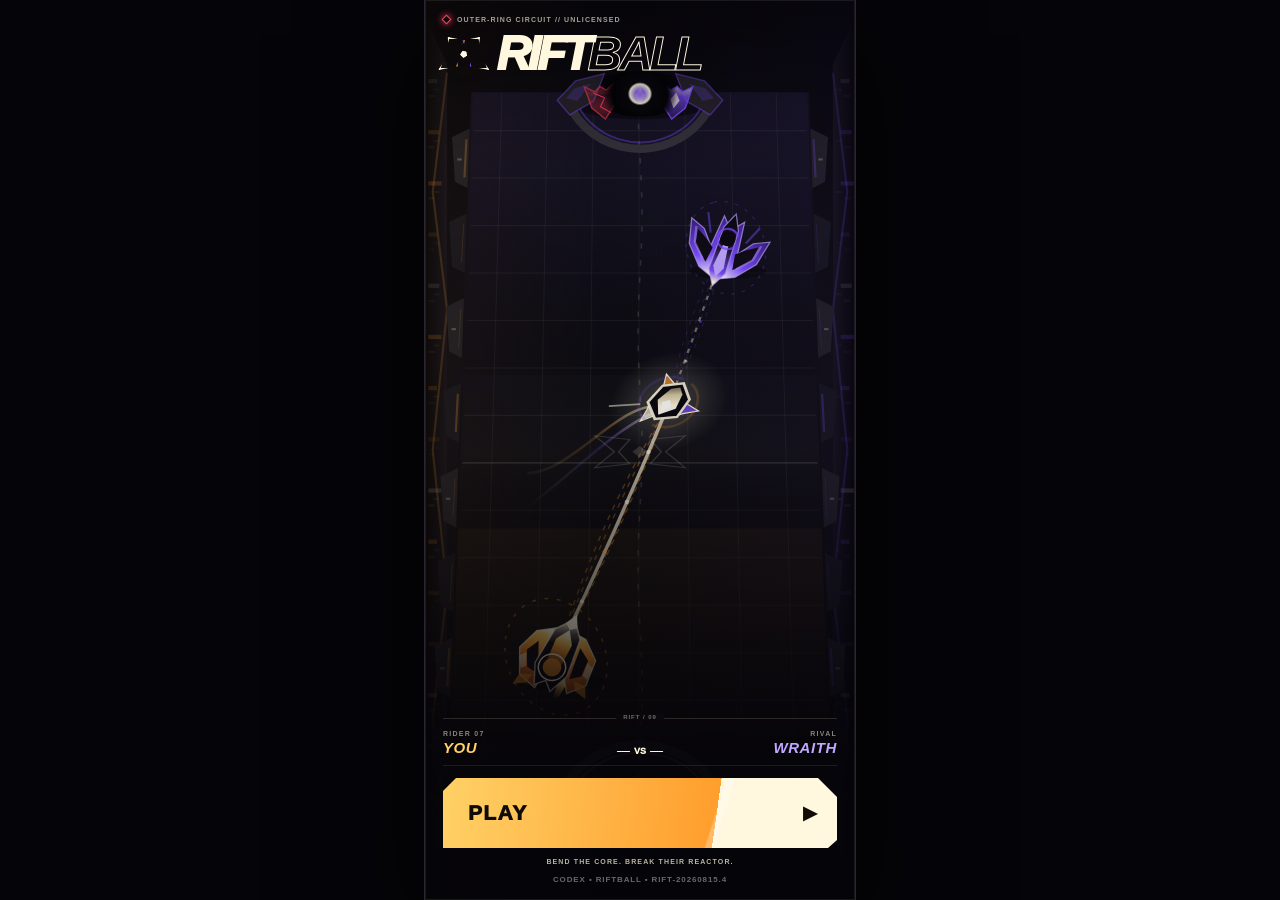
==== commit 08223f85: "deploy: pin RIFTBALL rebuilt renderer" ====
--- a/index.html
+++ b/index.html
@@ -88,6 +88,6 @@
     </div>
   </main>
 
-  <script type="module" src="src/game.mjs?v=RIFT-20260815.4"></script>
+  <script type="module" src="src/game.mjs?v=RIFT-20260815.4-r2"></script>
 </body>
 </html>
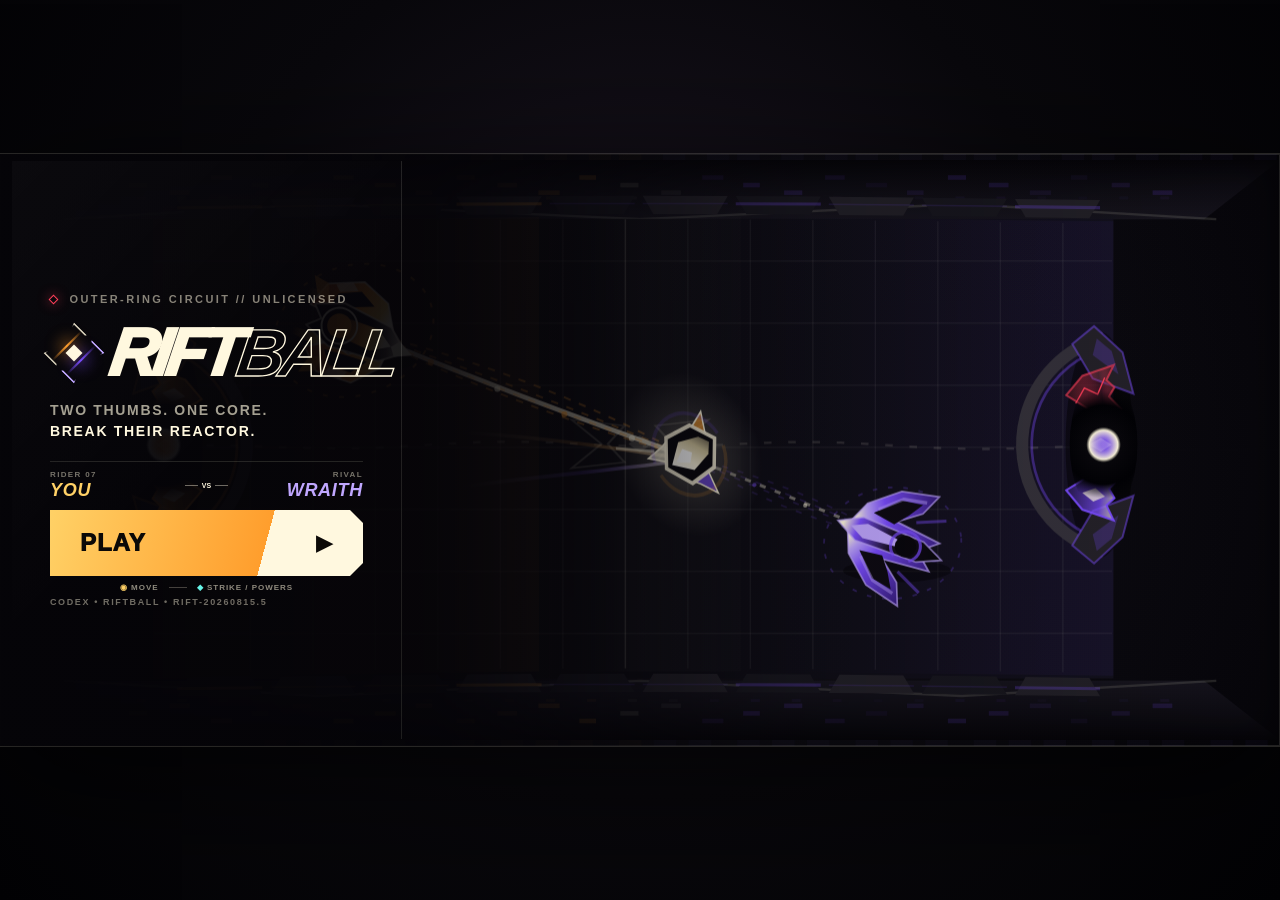
==== commit 04249f79: "deploy: RIFTBALL landscape dual-thumb rebuild" ====
--- a/index.html
+++ b/index.html
@@ -7,87 +7,113 @@
   <meta name="apple-mobile-web-app-capable" content="yes">
   <meta name="apple-mobile-web-app-status-bar-style" content="black-translucent">
   <meta name="format-detection" content="telephone=no">
-  <meta name="description" content="RIFTBALL — the fastest illegal zero-g duel sport in the galaxy.">
-  <link rel="icon" href="icon.svg?v=RIFT-20260815.4" type="image/svg+xml">
-  <link rel="manifest" href="manifest.webmanifest?v=RIFT-20260815.4">
+  <meta name="description" content="RIFTBALL — landscape two-thumb zero-g duel sport.">
+  <link rel="icon" href="icon.svg?v=RIFT-20260815.5" type="image/svg+xml">
+  <link rel="manifest" href="manifest.webmanifest?v=RIFT-20260815.5">
   <title>RIFTBALL</title>
-  <link rel="stylesheet" href="styles.css?v=RIFT-20260815.4">
+  <link rel="stylesheet" href="styles.css?v=RIFT-20260815.5">
 </head>
 <body>
-  <main id="app" aria-label="RIFTBALL zero-gravity duel sport">
-    <canvas id="game-canvas" width="390" height="844" aria-label="RIFTBALL arena"></canvas>
+  <main id="app" aria-label="RIFTBALL landscape zero-gravity duel sport">
+    <canvas id="game-canvas" width="844" height="390" aria-label="RIFTBALL landscape arena"></canvas>
 
     <section id="boot" class="screen boot-screen" aria-live="polite">
-      <div class="brand-symbol brand-symbol--boot" aria-hidden="true"><i></i><b></b><em></em></div>
-      <div class="boot-wordmark" aria-label="RIFTBALL"><span>RIFT</span><strong>BALL</strong></div>
-      <p class="eyebrow">ILLEGAL ZERO-G DUEL SPORT</p>
+      <div class="boot-lockup">
+        <div class="brand-symbol brand-symbol--boot" aria-hidden="true"><i></i><b></b><em></em></div>
+        <div>
+          <div class="boot-wordmark" aria-label="RIFTBALL"><span>RIFT</span><strong>BALL</strong></div>
+          <p class="eyebrow">LANDSCAPE COMBAT CIRCUIT</p>
+        </div>
+      </div>
       <div class="boot-track"><span></span></div>
-      <p class="build-identity">CODEX • RIFTBALL • RIFT-20260815.4</p>
+      <p class="build-identity">CODEX • RIFTBALL • RIFT-20260815.5</p>
     </section>
 
     <section id="menu" class="screen menu-screen" hidden>
-      <header class="menu-header">
+      <div class="menu-panel">
         <p class="league-kicker"><i></i> OUTER-RING CIRCUIT // UNLICENSED</p>
         <div class="menu-logo">
           <div class="brand-symbol" aria-hidden="true"><i></i><b></b><em></em></div>
           <h1><span>RIFT</span><strong>BALL</strong></h1>
         </div>
-      </header>
-      <div class="menu-spacer" aria-hidden="true"></div>
-      <div class="faceoff-strip" aria-label="You versus Wraith">
-        <div class="faceoff-side faceoff-side--you"><span>RIDER 07</span><strong>YOU</strong></div>
-        <div class="versus-mark"><i></i><span>VS</span><i></i></div>
-        <div class="faceoff-side faceoff-side--wraith"><span>RIVAL</span><strong>WRAITH</strong></div>
-      </div>
-      <div class="menu-actions">
-        <button id="play-button" class="primary-action" type="button">
-          <span>PLAY</span><b aria-hidden="true">▶</b>
-        </button>
-        <p class="menu-promise">BEND THE CORE. BREAK THEIR REACTOR.</p>
-        <p class="build-identity">CODEX • RIFTBALL • RIFT-20260815.4</p>
+        <p class="menu-fantasy">TWO THUMBS. ONE CORE.<br><strong>BREAK THEIR REACTOR.</strong></p>
+        <div class="faceoff-strip" aria-label="You versus Wraith">
+          <div class="faceoff-side faceoff-side--you"><span>RIDER 07</span><strong>YOU</strong></div>
+          <div class="versus-mark"><i></i><span>VS</span><i></i></div>
+          <div class="faceoff-side faceoff-side--wraith"><span>RIVAL</span><strong>WRAITH</strong></div>
+        </div>
+        <button id="play-button" class="primary-action" type="button"><span>PLAY</span><b aria-hidden="true">▶</b></button>
+        <p class="control-promise"><span>◉</span> MOVE <i></i> <span>◆</span> STRIKE / POWERS</p>
+        <p class="build-identity">CODEX • RIFTBALL • RIFT-20260815.5</p>
       </div>
     </section>
 
     <section id="hud" class="hud" hidden aria-label="Match HUD">
       <div class="score-rack">
-        <div class="score-side bot-score-side">
-          <div class="rider-id rider-id--wraith"><i></i><span><small>RIVAL</small><strong>WRAITH</strong></span></div>
-          <div id="bot-pips" class="reactor-pips" aria-label="Wraith Reactor health"></div>
+        <div class="score-side player-score-side">
+          <div class="rider-id rider-id--you"><i></i><span><small>RIDER 07</small><strong>YOU</strong></span></div>
+          <div id="player-pips" class="reactor-pips" aria-label="Your Reactor health"></div>
         </div>
         <div class="score-numerals"><strong id="player-score">0</strong><i></i><strong id="bot-score">0</strong></div>
-        <div class="score-side player-score-side">
-          <div class="rider-id rider-id--you"><span><small>RIDER 07</small><strong>YOU</strong></span><i></i></div>
-          <div id="player-pips" class="reactor-pips" aria-label="Your Reactor health"></div>
+        <div class="score-side bot-score-side">
+          <div class="rider-id rider-id--wraith"><span><small>RIVAL</small><strong>WRAITH</strong></span><i></i></div>
+          <div id="bot-pips" class="reactor-pips" aria-label="Wraith Reactor health"></div>
         </div>
       </div>
       <div id="territory-readout" class="territory-readout" aria-hidden="true"><span></span></div>
       <div id="status" class="status-call" aria-live="polite"></div>
-      <div id="onboarding" class="onboarding-call" aria-live="polite" hidden><i></i><span>DRAG TO MOVE</span></div>
-      <div id="duel-meter" class="duel-meter"><span></span></div>
+      <div id="onboarding" class="onboarding-call" aria-live="polite" hidden><i></i><span>MOVE</span></div>
       <div id="match-point-flag" class="match-point-flag" hidden><i></i><span>FINAL POINT</span><i></i></div>
+      <div class="duel-meter" id="duel-meter"><span></span></div>
       <button id="sound-button" class="sound-button" type="button" aria-label="Mute sound"><span></span></button>
-      <p class="game-build">CODEX • RIFTBALL • RIFT-20260815.4</p>
+      <p class="game-build">CODEX • RIFTBALL • RIFT-20260815.5</p>
+    </section>
+
+    <section id="controls" class="controls" hidden aria-label="Landscape controls">
+      <div id="move-pad" class="move-pad" role="application" aria-label="Movement joystick">
+        <div class="move-guide"><i></i><i></i><i></i><i></i></div>
+        <div id="move-stick" class="move-stick"><span></span></div>
+        <small>MOVE</small>
+      </div>
+
+      <div id="action-cluster" class="action-cluster" style="--flux:100">
+        <div class="radial-links" aria-hidden="true"><i></i><i></i></div>
+        <div class="power-option power-option--up" data-power="rush" aria-hidden="true"><b>»</b><span>RUSH</span><small>MAX SPEED</small></div>
+        <div class="power-option power-option--right" data-power="bend" aria-hidden="true"><b>↷</b><span>BEND</span><small>CURVE</small></div>
+        <div class="power-option power-option--down" data-power="brake" aria-hidden="true"><b>◇</b><span>BRAKE</span><small>KILL SPEED</small></div>
+        <div class="power-option power-option--left" data-power="burst" aria-hidden="true"><b>◎</b><span>BURST</span><small>WIDE PUSH</small></div>
+        <button id="action-button" class="action-button" type="button" aria-label="Tap to strike, hold for powers">
+          <i class="action-charge" aria-hidden="true"></i>
+          <b id="action-icon">◆</b>
+          <span id="action-label">STRIKE</span>
+          <small>TAP</small>
+        </button>
+        <div id="armed-power" class="armed-power"><span>FLUX</span><b id="flux-value">100</b></div>
+      </div>
     </section>
 
     <section id="results" class="screen result-screen" hidden>
-      <div class="result-rivalry" aria-hidden="true"><i></i><b></b><em></em></div>
       <div class="result-card">
         <p class="eyebrow">REACTOR DUEL COMPLETE</p>
         <h2 id="result-title">VICTORY</h2>
         <p id="result-score" class="result-score">3 <i></i> 0</p>
         <div id="result-stats" class="result-stats"></div>
-        <button id="replay-button" class="primary-action primary-action--rematch" type="button"><span>PLAY AGAIN</span><b aria-hidden="true">↻</b></button>
-        <button id="home-button" class="secondary-action" type="button">HOME</button>
-        <p class="build-identity">CODEX • RIFTBALL • RIFT-20260815.4</p>
+        <div class="result-actions">
+          <button id="replay-button" class="primary-action primary-action--rematch" type="button"><span>PLAY AGAIN</span><b aria-hidden="true">↻</b></button>
+          <button id="home-button" class="secondary-action" type="button">HOME</button>
+        </div>
+        <p class="build-identity">CODEX • RIFTBALL • RIFT-20260815.5</p>
       </div>
     </section>
 
     <div id="rotate-warning" class="rotate-warning" hidden>
+      <div class="rotate-phone" aria-hidden="true"><i></i></div>
       <div class="brand-symbol" aria-hidden="true"><i></i><b></b><em></em></div>
-      <p>ROTATE TO PORTRAIT</p>
+      <p>ROTATE TO LANDSCAPE</p>
+      <small>RIFTBALL IS BUILT FOR TWO THUMBS</small>
     </div>
   </main>
 
-  <script type="module" src="src/game.mjs?v=RIFT-20260815.4-r2"></script>
+  <script type="module" src="src/game.mjs?v=RIFT-20260815.5-r1"></script>
 </body>
 </html>
--- a/styles.css
+++ b/styles.css
@@ -2,21 +2,21 @@
   color-scheme: dark;
   --void: #08070b;
   --carbon: #111118;
-  --smoke: #20202a;
+  --smoke: #25242d;
   --chalk: #fff8df;
   --chalk-dim: #cfc9b7;
   --amber: #ff9e2d;
   --amber-hot: #ffd166;
-  --amber-deep: #a43f12;
   --violet: #7b4dff;
   --violet-hot: #c0a7ff;
-  --violet-deep: #2f176e;
   --danger: #ff3f59;
-  --cyan: #80f7ef;
-  --safe-top: env(safe-area-inset-top, 0px);
-  --safe-right: env(safe-area-inset-right, 0px);
-  --safe-bottom: env(safe-area-inset-bottom, 0px);
-  --safe-left: env(safe-area-inset-left, 0px);
+  --cyan: #67f5e8;
+  --blue: #6aa8ff;
+  --magenta: #e66cff;
+  --safe-left: max(12px, env(safe-area-inset-left));
+  --safe-right: max(12px, env(safe-area-inset-right));
+  --safe-top: max(7px, env(safe-area-inset-top));
+  --safe-bottom: max(7px, env(safe-area-inset-bottom));
   font-family: Inter, ui-sans-serif, -apple-system, BlinkMacSystemFont, "SF Pro Display", "Segoe UI", sans-serif;
   background: var(--void);
 }
@@ -32,37 +32,48 @@
   height: 100%;
   margin: 0;
   overflow: hidden;
+  background:
+    radial-gradient(circle at 50% 40%, #1a1420 0, #08070b 52%, #020204 100%);
   overscroll-behavior: none;
-  background: #050408;
-  color: var(--chalk);
+}
+
+body {
+  display: grid;
+  place-items: center;
   touch-action: none;
   user-select: none;
   -webkit-user-select: none;
-  -webkit-touch-callout: none;
-}
-
-button { font: inherit; }
-[hidden] { display: none !important; }
+}
+
+button {
+  border: 0;
+  color: inherit;
+  font: inherit;
+}
+
+[hidden] {
+  display: none !important;
+}
 
 #app {
   position: relative;
-  width: 100vw;
-  height: 100dvh;
-  min-height: 100%;
+  width: min(100vw, calc(100vh * 844 / 390));
+  height: min(100vh, calc(100vw * 390 / 844));
+  aspect-ratio: 844 / 390;
   overflow: hidden;
   isolation: isolate;
   background: var(--void);
-}
-
-#app::after {
+  box-shadow: 0 0 0 1px rgba(255, 248, 223, 0.14), 0 30px 120px rgba(0, 0, 0, 0.72);
+}
+
+#app::before {
   content: "";
+  position: absolute;
+  inset: 0;
+  z-index: 8;
   pointer-events: none;
-  position: absolute;
-  inset: 0;
-  z-index: 14;
-  border: 1px solid rgba(255, 248, 223, 0.08);
-  box-shadow: inset 0 0 70px rgba(0, 0, 0, 0.36);
-  mix-blend-mode: screen;
+  border: 1px solid rgba(255, 248, 223, 0.11);
+  box-shadow: inset 0 0 42px rgba(0, 0, 0, 0.50);
 }
 
 #game-canvas {
@@ -75,129 +86,119 @@
 }
 
 .screen,
-.hud {
+.hud,
+.controls,
+.rotate-warning {
   position: absolute;
   inset: 0;
-  z-index: 5;
 }
 
 .screen {
-  padding:
-    calc(var(--safe-top) + 16px)
-    calc(var(--safe-right) + 18px)
-    calc(var(--safe-bottom) + 16px)
-    calc(var(--safe-left) + 18px);
-}
-
-.eyebrow,
-.build-identity,
-.game-build,
-.league-kicker,
-.menu-promise {
-  margin: 0;
-  text-transform: uppercase;
-  font-weight: 800;
-  letter-spacing: 0.16em;
-}
-
-.eyebrow {
-  color: var(--chalk-dim);
-  font-size: 9px;
+  z-index: 20;
 }
 
 .build-identity,
 .game-build {
-  color: rgba(220, 216, 203, 0.48);
-  font-size: 8px;
-  letter-spacing: 0.11em;
+  margin: 0;
+  color: rgba(255, 248, 223, 0.43);
+  font-size: clamp(6px, 1.55vh, 9px);
+  font-weight: 760;
+  letter-spacing: 0.18em;
+  white-space: nowrap;
+}
+
+.eyebrow,
+.league-kicker {
+  margin: 0;
+  font-size: clamp(7px, 1.9vh, 11px);
+  font-weight: 860;
+  letter-spacing: 0.22em;
 }
 
 .brand-symbol {
-  --symbol-scale: 1;
   position: relative;
-  width: calc(58px * var(--symbol-scale));
-  height: calc(48px * var(--symbol-scale));
-  filter: drop-shadow(0 0 16px rgba(255, 158, 45, 0.18));
-}
-
+  width: clamp(30px, 8.5vh, 48px);
+  aspect-ratio: 1;
+  flex: 0 0 auto;
+  transform: rotate(45deg);
+}
+
+.brand-symbol::before,
+.brand-symbol::after,
 .brand-symbol i,
 .brand-symbol b,
 .brand-symbol em {
+  content: "";
   position: absolute;
   display: block;
-  margin: 0;
-  transform-origin: 50% 50%;
-}
-
-.brand-symbol i,
-.brand-symbol b {
-  top: 3%;
-  width: 44%;
-  height: 94%;
-  border: calc(3px * var(--symbol-scale)) solid var(--chalk);
-  transform: skewX(-16deg);
-  clip-path: polygon(0 0, 100% 11%, 66% 48%, 100% 89%, 0 100%, 33% 50%);
-}
-
-.brand-symbol i { left: 1%; border-right-color: var(--amber); }
-.brand-symbol b { right: 1%; transform: scaleX(-1) skewX(-16deg); border-right-color: var(--violet); }
-
+}
+
+.brand-symbol::before {
+  inset: 5%;
+  border: 2px solid rgba(255, 248, 223, 0.82);
+  clip-path: polygon(0 0, 42% 0, 26% 26%, 50% 50%, 26% 74%, 42% 100%, 0 100%, 22% 50%);
+}
+
+.brand-symbol::after {
+  inset: 5%;
+  border: 2px solid var(--violet-hot);
+  clip-path: polygon(100% 0, 58% 0, 74% 26%, 50% 50%, 74% 74%, 58% 100%, 100% 100%, 78% 50%);
+}
+
+.brand-symbol i {
+  inset: 37%;
+  background: var(--chalk);
+  box-shadow: -8px 0 16px rgba(255, 158, 45, 0.65), 8px 0 16px rgba(123, 77, 255, 0.70);
+}
+
+.brand-symbol b,
 .brand-symbol em {
-  left: 50%;
-  top: 50%;
-  width: 16%;
-  aspect-ratio: 1;
-  background: var(--chalk);
-  clip-path: polygon(50% 0, 100% 34%, 82% 100%, 18% 100%, 0 34%);
-  transform: translate(-50%, -50%) rotate(45deg);
-  box-shadow: 0 0 10px var(--chalk);
-}
-
+  top: 8%;
+  bottom: 8%;
+  width: 2px;
+  background: linear-gradient(transparent, currentColor, transparent);
+}
+
+.brand-symbol b { left: 28%; color: var(--amber); }
+.brand-symbol em { right: 28%; color: var(--violet); }
+
+/* Loading */
 .boot-screen {
+  z-index: 80;
   display: grid;
-  place-content: center;
-  justify-items: center;
-  gap: 13px;
+  place-items: center;
+  align-content: center;
+  gap: clamp(13px, 4vh, 24px);
   background:
-    linear-gradient(138deg, transparent 0 44%, rgba(255, 158, 45, 0.05) 44.2% 44.7%, transparent 45%),
-    linear-gradient(42deg, transparent 0 48%, rgba(123, 77, 255, 0.06) 48.2% 48.7%, transparent 49%),
-    radial-gradient(circle at 50% 48%, #24191d 0, #0b0910 35%, #050408 72%);
-  transition: opacity 250ms ease, visibility 250ms ease;
-}
-
-.boot-screen::before,
-.boot-screen::after {
-  content: "";
-  position: absolute;
-  left: 8%;
-  right: 8%;
-  height: 1px;
-  background: linear-gradient(90deg, transparent, rgba(255, 248, 223, 0.26), transparent);
-}
-
-.boot-screen::before { top: 24%; }
-.boot-screen::after { bottom: 24%; }
+    linear-gradient(115deg, rgba(255, 158, 45, 0.08), transparent 32%, transparent 68%, rgba(123, 77, 255, 0.10)),
+    #07060a;
+  transition: opacity 220ms ease, transform 260ms ease;
+}
 
 .boot-screen.dismissed {
   opacity: 0;
-  visibility: hidden;
+  transform: scale(1.03);
   pointer-events: none;
 }
 
-.brand-symbol--boot {
-  --symbol-scale: 1.5;
-  margin-bottom: 7px;
-  animation: symbol-lock 1.3s cubic-bezier(.2,.8,.2,1) infinite alternate;
-}
+.boot-lockup {
+  display: flex;
+  align-items: center;
+  gap: clamp(12px, 3vh, 20px);
+}
+
+.brand-symbol--boot { width: clamp(46px, 14vh, 76px); }
 
 .boot-wordmark {
   display: flex;
   align-items: baseline;
-  font-size: clamp(44px, 13vw, 62px);
-  line-height: 0.82;
-  letter-spacing: -0.085em;
+  color: var(--chalk);
+  font-size: clamp(36px, 12vh, 70px);
   font-weight: 950;
   font-style: italic;
+  letter-spacing: -0.08em;
+  line-height: 0.86;
+  transform: skewX(-8deg);
 }
 
 .boot-wordmark strong {
@@ -205,120 +206,126 @@
   -webkit-text-stroke: 1.5px var(--chalk);
 }
 
+.boot-screen .eyebrow {
+  margin-top: 9px;
+  color: rgba(255, 248, 223, 0.58);
+}
+
 .boot-track {
-  position: relative;
-  width: min(244px, 62vw);
-  height: 4px;
-  margin: 17px 0 7px;
+  width: min(38vw, 300px);
+  height: 2px;
   overflow: hidden;
-  background: #25232a;
-  clip-path: polygon(4px 0, 100% 0, calc(100% - 4px) 100%, 0 100%);
+  background: rgba(255, 248, 223, 0.10);
 }
 
 .boot-track span {
   display: block;
-  width: 38%;
+  width: 42%;
   height: 100%;
   background: linear-gradient(90deg, var(--amber), var(--chalk), var(--violet));
-  box-shadow: 0 0 12px var(--chalk);
-  animation: load-sweep 0.92s cubic-bezier(.34,.02,.2,1) infinite;
-}
-
+  animation: boot-scan 0.72s ease-in-out infinite alternate;
+}
+
+@keyframes boot-scan {
+  from { transform: translateX(-15%); }
+  to { transform: translateX(155%); }
+}
+
+/* Menu */
 .menu-screen {
-  display: grid;
-  grid-template-rows: auto 1fr auto auto;
-  gap: 12px;
-  background:
-    linear-gradient(180deg, rgba(5, 4, 8, 0.42) 0%, rgba(5, 4, 8, 0.03) 18%, rgba(5, 4, 8, 0.12) 50%, rgba(5, 4, 8, 0.92) 83%),
-    linear-gradient(90deg, rgba(255, 158, 45, 0.045), transparent 42%, rgba(123, 77, 255, 0.045));
-}
-
-.menu-header {
-  display: grid;
-  gap: 9px;
+  display: flex;
+  align-items: stretch;
+  padding: var(--safe-top) var(--safe-right) var(--safe-bottom) var(--safe-left);
+  background: linear-gradient(90deg, rgba(5, 4, 8, 0.98) 0%, rgba(5, 4, 8, 0.90) 34%, rgba(5, 4, 8, 0.14) 63%, transparent 100%);
+}
+
+.menu-panel {
+  width: min(41%, 390px);
+  min-width: 292px;
+  display: flex;
+  flex-direction: column;
+  justify-content: center;
+  padding: clamp(12px, 3vh, 22px) clamp(18px, 3.2vw, 38px);
+  border-right: 1px solid rgba(255, 248, 223, 0.10);
+  background: linear-gradient(135deg, rgba(255, 255, 255, 0.025), transparent 52%);
 }
 
 .league-kicker {
-  display: flex;
-  align-items: center;
-  gap: 7px;
-  color: rgba(255, 248, 223, 0.64);
-  font-size: 7px;
+  color: rgba(255, 248, 223, 0.52);
 }
 
 .league-kicker i {
+  display: inline-block;
   width: 7px;
   height: 7px;
+  margin-right: 7px;
   border: 1px solid var(--danger);
   transform: rotate(45deg);
-  box-shadow: 0 0 7px var(--danger);
+  box-shadow: 0 0 12px rgba(255, 63, 89, 0.55);
 }
 
 .menu-logo {
   display: flex;
   align-items: center;
-  gap: 11px;
-}
-
-.menu-logo .brand-symbol { --symbol-scale: 0.73; }
+  gap: 12px;
+  margin: clamp(9px, 2.8vh, 18px) 0 0;
+}
 
 .menu-logo h1 {
   display: flex;
-  align-items: baseline;
   margin: 0;
-  font-size: clamp(34px, 10vw, 48px);
-  line-height: 0.9;
-  letter-spacing: -0.08em;
+  color: var(--chalk);
+  font-size: clamp(37px, 11vh, 67px);
   font-style: italic;
   font-weight: 950;
+  letter-spacing: -0.08em;
+  line-height: 0.9;
+  transform: skewX(-8deg);
 }
 
 .menu-logo h1 strong {
   color: transparent;
-  -webkit-text-stroke: 1px var(--chalk);
-}
+  -webkit-text-stroke: 1.4px var(--chalk);
+}
+
+.menu-fantasy {
+  margin: clamp(9px, 2.6vh, 17px) 0 0;
+  color: rgba(255, 248, 223, 0.64);
+  font-size: clamp(9px, 2.6vh, 14px);
+  font-weight: 760;
+  letter-spacing: 0.12em;
+  line-height: 1.45;
+}
+
+.menu-fantasy strong { color: var(--chalk); }
 
 .faceoff-strip {
-  position: relative;
   display: grid;
   grid-template-columns: 1fr auto 1fr;
-  align-items: end;
+  align-items: center;
   gap: 9px;
-  padding: 11px 0 9px;
-  border-top: 1px solid rgba(255, 248, 223, 0.14);
-  border-bottom: 1px solid rgba(255, 248, 223, 0.09);
-}
-
-.faceoff-strip::before {
-  content: "RIFT / 09";
-  position: absolute;
-  top: -5px;
-  left: 50%;
-  padding: 0 7px;
-  transform: translateX(-50%);
-  background: #0a080d;
-  color: rgba(255, 248, 223, 0.42);
-  font-size: 6px;
+  margin: clamp(10px, 3vh, 20px) 0 9px;
+  padding-top: 8px;
+  border-top: 1px solid rgba(255, 248, 223, 0.12);
+}
+
+.faceoff-side {
+  display: flex;
+  flex-direction: column;
+  gap: 1px;
+}
+
+.faceoff-side span {
+  color: rgba(255, 248, 223, 0.45);
+  font-size: clamp(6px, 1.5vh, 8px);
   font-weight: 800;
-  letter-spacing: 0.16em;
-}
-
-.faceoff-side {
-  display: grid;
-  gap: 2px;
-}
-
-.faceoff-side span {
-  font-size: 7px;
-  letter-spacing: 0.18em;
-  color: rgba(255, 248, 223, 0.52);
-  font-weight: 760;
+  letter-spacing: 0.17em;
 }
 
 .faceoff-side strong {
-  font-size: 15px;
+  font-size: clamp(12px, 3.3vh, 18px);
+  font-style: italic;
   letter-spacing: 0.04em;
-  font-style: italic;
 }
 
 .faceoff-side--you strong { color: var(--amber-hot); }
@@ -330,465 +337,467 @@
   align-items: center;
   gap: 4px;
   color: var(--chalk);
-  font-size: 9px;
-  font-weight: 950;
-}
-
-.versus-mark i {
-  width: 13px;
-  height: 1px;
-  background: currentColor;
-  transform: skewX(-28deg);
-}
-
-.menu-actions {
-  display: grid;
-  gap: 10px;
-}
-
-.primary-action,
-.secondary-action {
-  width: 100%;
-  border: 0;
-  cursor: pointer;
-  text-transform: uppercase;
-  font-weight: 940;
-}
+  font-size: 7px;
+  font-weight: 900;
+}
+
+.versus-mark i { width: 13px; height: 1px; background: rgba(255, 248, 223, 0.42); }
 
 .primary-action {
   position: relative;
-  min-height: 70px;
-  padding: 0 19px 0 25px;
+  width: 100%;
+  min-height: clamp(44px, 12vh, 66px);
   display: flex;
   align-items: center;
   justify-content: space-between;
+  padding: 0 clamp(16px, 3.2vw, 30px);
   overflow: hidden;
-  color: #100b07;
-  background:
-    linear-gradient(108deg, transparent 0 68%, rgba(255, 255, 255, 0.28) 68.5% 70%, transparent 70.5%),
-    linear-gradient(98deg, var(--amber-hot), var(--amber) 69%, var(--chalk) 69%);
-  clip-path: polygon(13px 0, calc(100% - 19px) 0, 100% 19px, 100% calc(100% - 8px), calc(100% - 9px) 100%, 0 100%, 0 13px);
-  box-shadow: 0 15px 38px rgba(255, 112, 20, 0.18);
-  font-size: 21px;
-  letter-spacing: 0.065em;
-}
-
-.primary-action::after {
+  color: #0b0907;
+  background: linear-gradient(105deg, var(--amber-hot), var(--amber) 68%, var(--chalk) 68%);
+  clip-path: polygon(0 0, calc(100% - 13px) 0, 100% 13px, 100% calc(100% - 13px), calc(100% - 13px) 100%, 0 100%);
+  font-size: clamp(16px, 4.4vh, 24px);
+  font-weight: 950;
+  letter-spacing: 0.04em;
+  cursor: pointer;
+  transition: filter 120ms ease, transform 120ms ease;
+}
+
+.primary-action::before {
   content: "";
   position: absolute;
-  left: -35%;
-  top: 0;
-  width: 22%;
-  height: 100%;
-  background: rgba(255, 255, 255, 0.30);
-  transform: skewX(-26deg);
-  animation: action-scan 3.4s ease-in-out infinite;
-}
-
-.primary-action b {
-  position: relative;
-  z-index: 1;
-  font-size: 18px;
-}
-
-.primary-action:active {
-  transform: translateY(2px) scale(0.992);
-  filter: brightness(0.92);
-}
-
-.menu-promise {
+  inset: 0;
+  background: linear-gradient(110deg, transparent 25%, rgba(255,255,255,0.36) 44%, transparent 61%);
+  transform: translateX(-120%);
+  animation: action-shine 2.6s ease-in-out infinite;
+}
+
+.primary-action:active { transform: scale(0.982); filter: brightness(1.12); }
+.primary-action b { font-size: 0.86em; }
+
+@keyframes action-shine {
+  0%, 62% { transform: translateX(-120%); }
+  100% { transform: translateX(140%); }
+}
+
+.control-promise {
+  margin: 7px 0 5px;
+  color: rgba(255, 248, 223, 0.55);
+  font-size: clamp(6px, 1.5vh, 8px);
+  font-weight: 820;
+  letter-spacing: 0.12em;
   text-align: center;
-  color: rgba(255, 248, 223, 0.72);
-  font-size: 7px;
-}
-
-.menu-actions .build-identity { text-align: center; }
-
+}
+
+.control-promise span:first-child { color: var(--amber-hot); }
+.control-promise span:last-of-type { color: var(--cyan); }
+.control-promise i { display: inline-block; width: 18px; height: 1px; margin: 0 7px; background: rgba(255,248,223,.25); vertical-align: middle; }
+
+/* Landscape HUD */
 .hud {
+  z-index: 30;
   pointer-events: none;
-  padding-top: calc(var(--safe-top) + 7px);
 }
 
 .score-rack {
-  position: relative;
-  width: min(calc(100% - 22px), 430px);
-  min-height: 55px;
-  margin: 0 auto;
+  position: absolute;
+  top: var(--safe-top);
+  left: 50%;
+  width: min(50%, 440px);
+  height: clamp(39px, 11.5vh, 58px);
   display: grid;
   grid-template-columns: 1fr auto 1fr;
   align-items: center;
+  transform: translateX(-50%);
+  background: linear-gradient(90deg, rgba(255, 158, 45, 0.08), rgba(8,7,11,0.86) 34%, rgba(8,7,11,0.86) 66%, rgba(123,77,255,0.09));
+  border-bottom: 1px solid rgba(255, 248, 223, 0.13);
+  clip-path: polygon(12px 0, calc(100% - 12px) 0, 100% 50%, calc(100% - 12px) 100%, 12px 100%, 0 50%);
+}
+
+.score-side {
+  display: grid;
+  gap: 3px;
+  padding: 0 15px;
+}
+
+.rider-id {
+  display: flex;
+  align-items: center;
+  gap: 6px;
+}
+
+.rider-id > i {
+  width: 11px;
+  height: 8px;
+  transform: skewX(-20deg);
+}
+
+.rider-id span { display: flex; flex-direction: column; line-height: 1; }
+.rider-id small { color: rgba(255,248,223,.42); font-size: clamp(5px, 1.3vh, 7px); font-weight: 800; letter-spacing: .14em; }
+.rider-id strong { font-size: clamp(9px, 2.5vh, 13px); font-style: italic; letter-spacing: .03em; }
+.rider-id--you > i { background: var(--amber); }
+.rider-id--you strong { color: var(--amber-hot); }
+.rider-id--wraith { justify-content: flex-end; text-align: right; }
+.rider-id--wraith > i { background: var(--violet); }
+.rider-id--wraith strong { color: var(--violet-hot); }
+
+.reactor-pips { display: flex; gap: 4px; }
+.bot-score-side .reactor-pips { justify-content: flex-end; }
+.reactor-pips i {
+  width: clamp(15px, 4.4vh, 23px);
+  height: 3px;
+  background: rgba(255,248,223,.18);
+  transform: skewX(-24deg);
+  transition: background 180ms ease, box-shadow 180ms ease;
+}
+.player-score-side .reactor-pips i:not(.active) { background: var(--amber); box-shadow: 0 0 8px rgba(255,158,45,.35); }
+.bot-score-side .reactor-pips i:not(.active) { background: var(--violet); box-shadow: 0 0 8px rgba(123,77,255,.38); }
+.reactor-pips i.active { background: var(--danger); box-shadow: 0 0 9px rgba(255,63,89,.55); }
+
+.score-numerals {
+  display: flex;
+  align-items: center;
   gap: 8px;
-  padding: 8px 11px;
-  background:
-    linear-gradient(96deg, rgba(255, 158, 45, 0.12), rgba(10, 9, 14, 0.88) 31% 69%, rgba(123, 77, 255, 0.13)),
-    rgba(10, 9, 14, 0.74);
-  border-top: 1px solid rgba(255, 248, 223, 0.22);
-  border-bottom: 1px solid rgba(255, 248, 223, 0.07);
-  clip-path: polygon(10px 0, calc(100% - 10px) 0, 100% 10px, calc(100% - 6px) 100%, 6px 100%, 0 calc(100% - 10px), 0 10px);
-  backdrop-filter: blur(10px);
-}
-
-.score-rack::after {
-  content: "";
-  position: absolute;
-  left: 24%;
-  right: 24%;
-  bottom: -2px;
-  height: 2px;
-  background: linear-gradient(90deg, var(--amber), var(--chalk), var(--violet));
-  opacity: 0.52;
-}
-
-.score-side { display: grid; gap: 4px; }
-.player-score-side { justify-items: end; }
-
-.rider-id {
-  display: flex;
-  align-items: center;
-  gap: 5px;
-}
-
-.rider-id span { display: grid; line-height: 1; }
-.rider-id small { color: rgba(255, 248, 223, 0.43); font-size: 5px; letter-spacing: 0.18em; }
-.rider-id strong { font-size: 9px; letter-spacing: 0.10em; font-style: italic; }
-.rider-id--wraith strong { color: var(--violet-hot); }
-.rider-id--you strong { color: var(--amber-hot); text-align: right; }
-
-.rider-id > i {
-  width: 13px;
-  height: 10px;
-  background: currentColor;
-  clip-path: polygon(0 52%, 36% 0, 100% 17%, 72% 49%, 100% 82%, 34% 100%);
-}
-
-.rider-id--wraith { color: var(--violet); }
-.rider-id--you { color: var(--amber); }
-.rider-id--you > i { transform: scaleX(-1); }
-
-.reactor-pips { display: flex; gap: 4px; }
-
-.reactor-pips i {
-  position: relative;
-  width: 17px;
-  height: 5px;
-  display: block;
-  transform: skewX(-24deg);
-  border: 1px solid #46424d;
-  background: #17151b;
-  transition: background 180ms ease, opacity 180ms ease, transform 200ms ease;
-}
-
-.bot-score-side .reactor-pips i { border-color: rgba(123, 77, 255, 0.38); }
-.player-score-side .reactor-pips i { border-color: rgba(255, 158, 45, 0.38); }
-.reactor-pips i.active { opacity: 0.28; transform: skewX(-24deg) translateY(1px) scaleX(0.82); }
-.bot-score-side .reactor-pips i:not(.active) { background: var(--violet); box-shadow: 0 0 8px rgba(123,77,255,.45); }
-.player-score-side .reactor-pips i:not(.active) { background: var(--amber); box-shadow: 0 0 8px rgba(255,158,45,.45); }
-
-.score-numerals {
-  display: flex;
-  align-items: center;
-  gap: 7px;
-}
-
-.score-numerals strong {
-  min-width: 19px;
-  text-align: center;
-  font-size: 26px;
-  line-height: 1;
-  font-weight: 950;
-  font-style: italic;
-  font-variant-numeric: tabular-nums;
-}
-
+  min-width: 68px;
+  justify-content: center;
+}
+.score-numerals strong { font-size: clamp(18px, 5.2vh, 28px); font-style: italic; line-height: 1; }
 .score-numerals strong:first-child { color: var(--amber-hot); }
 .score-numerals strong:last-child { color: var(--violet-hot); }
-.score-numerals i { width: 1px; height: 21px; background: rgba(255,255,255,.18); transform: rotate(17deg); }
+.score-numerals i { width: 10px; height: 2px; background: rgba(255,248,223,.35); transform: rotate(-18deg); }
 
 .territory-readout {
   position: absolute;
-  left: 18%;
-  right: 18%;
-  top: calc(var(--safe-top) + 66px);
+  top: calc(var(--safe-top) + clamp(42px, 12vh, 61px));
+  left: 25%;
+  width: 50%;
   height: 2px;
-  background: linear-gradient(90deg, rgba(255,158,45,.25), rgba(255,248,223,.1), rgba(123,77,255,.25));
-}
-
+  background: linear-gradient(90deg, rgba(255,158,45,.44), rgba(255,248,223,.12) 50%, rgba(123,77,255,.44));
+}
 .territory-readout span {
   position: absolute;
+  top: -3px;
   left: 50%;
-  top: -2px;
-  width: 8px;
-  height: 6px;
+  width: 7px;
+  height: 7px;
   background: var(--chalk);
-  clip-path: polygon(50% 0,100% 50%,50% 100%,0 50%);
-  transform: translateX(-50%);
-  box-shadow: 0 0 6px var(--chalk);
-  transition: left 120ms linear;
+  transform: translateX(-50%) rotate(45deg);
+  box-shadow: 0 0 12px rgba(255,248,223,.66);
+  transition: left 90ms linear;
 }
 
 .status-call {
   position: absolute;
+  top: 18%;
   left: 50%;
-  top: calc(var(--safe-top) + 77px);
-  min-width: 138px;
-  max-width: calc(100% - 40px);
-  padding: 7px 17px;
-  transform: translateX(-50%) translateY(-5px) skewX(-5deg);
-  text-align: center;
+  min-width: 150px;
+  padding: 6px 16px;
   color: var(--chalk);
-  background: linear-gradient(90deg, rgba(255,158,45,.16), rgba(8,7,11,.89) 25% 75%, rgba(123,77,255,.16));
+  background: rgba(8,7,11,.76);
   border-left: 2px solid var(--amber);
   border-right: 2px solid var(--violet);
-  font-size: 9px;
+  font-size: clamp(8px, 2.1vh, 12px);
+  font-weight: 930;
+  letter-spacing: .15em;
+  text-align: center;
+  transform: translate(-50%, -8px) scale(.95);
+  opacity: 0;
+  transition: opacity 100ms ease, transform 140ms ease;
+}
+.status-call.visible { opacity: 1; transform: translate(-50%, 0) scale(1); }
+
+.onboarding-call {
+  position: absolute;
+  left: 50%;
+  bottom: calc(var(--safe-bottom) + 12px);
+  display: flex;
+  align-items: center;
+  gap: 8px;
+  padding: 7px 14px;
+  color: var(--chalk);
+  background: rgba(8,7,11,.88);
+  border: 1px solid rgba(255,248,223,.18);
+  font-size: clamp(8px, 2vh, 11px);
   font-weight: 900;
-  letter-spacing: 0.15em;
+  letter-spacing: .16em;
+  transform: translateX(-50%);
+  box-shadow: 0 10px 28px rgba(0,0,0,.35);
+}
+.onboarding-call i { width: 8px; height: 8px; border: 1px solid var(--amber-hot); border-radius: 50%; box-shadow: 0 0 9px rgba(255,158,45,.5); }
+
+.match-point-flag {
+  position: absolute;
+  top: calc(var(--safe-top) + clamp(49px, 14vh, 69px));
+  left: 50%;
+  display: flex;
+  align-items: center;
+  gap: 7px;
+  color: var(--danger);
+  font-size: clamp(7px, 1.8vh, 10px);
+  font-weight: 950;
+  letter-spacing: .18em;
+  transform: translateX(-50%);
+  animation: match-pulse .72s ease-in-out infinite alternate;
+}
+.match-point-flag i { width: 24px; height: 1px; background: var(--danger); }
+@keyframes match-pulse { to { filter: brightness(1.7); } }
+
+.duel-meter {
+  position: absolute;
+  top: 50%;
+  left: 50%;
+  width: 3px;
+  height: 44%;
+  transform: translate(-50%, -50%);
+  background: rgba(255,248,223,.05);
+}
+.duel-meter span { display: block; width: 100%; height: 0; background: linear-gradient(var(--danger), var(--chalk), var(--amber)); box-shadow: 0 0 9px rgba(255,248,223,.4); transition: height 90ms linear; }
+
+.sound-button {
+  position: absolute;
+  right: var(--safe-right);
+  top: var(--safe-top);
+  width: 30px;
+  height: 30px;
+  pointer-events: auto;
+  background: rgba(8,7,11,.68);
+  border: 1px solid rgba(255,248,223,.15);
+  cursor: pointer;
+}
+.sound-button span::before { content: "◖"; color: var(--chalk); font-size: 14px; }
+.sound-button.muted span::before { content: "×"; color: var(--danger); }
+.game-build { position: absolute; right: var(--safe-right); bottom: var(--safe-bottom); }
+
+/* Two-thumb controls */
+.controls {
+  z-index: 40;
+  pointer-events: none;
+}
+
+.move-pad {
+  position: absolute;
+  left: calc(var(--safe-left) + 10px);
+  bottom: calc(var(--safe-bottom) + 10px);
+  width: clamp(96px, 29vh, 124px);
+  aspect-ratio: 1;
+  pointer-events: auto;
+  touch-action: none;
+  border-radius: 50%;
+  background:
+    radial-gradient(circle, rgba(255,158,45,.06) 0 31%, transparent 32%),
+    radial-gradient(circle, rgba(8,7,11,.60) 0 61%, rgba(255,158,45,.13) 62%, rgba(255,158,45,.04) 68%, transparent 69%);
+  border: 1px solid rgba(255,209,102,.21);
+  box-shadow: inset 0 0 24px rgba(255,158,45,.06), 0 12px 38px rgba(0,0,0,.25);
+}
+
+.move-pad::before,
+.move-pad::after {
+  content: "";
+  position: absolute;
+  background: rgba(255,209,102,.14);
+  pointer-events: none;
+}
+.move-pad::before { left: 14%; right: 14%; top: 50%; height: 1px; }
+.move-pad::after { top: 14%; bottom: 14%; left: 50%; width: 1px; }
+
+.move-guide i {
+  position: absolute;
+  width: 5px;
+  height: 5px;
+  border-top: 1px solid rgba(255,248,223,.34);
+  border-right: 1px solid rgba(255,248,223,.34);
+}
+.move-guide i:nth-child(1) { left: 50%; top: 9px; transform: translateX(-50%) rotate(-45deg); }
+.move-guide i:nth-child(2) { right: 9px; top: 50%; transform: translateY(-50%) rotate(45deg); }
+.move-guide i:nth-child(3) { left: 50%; bottom: 9px; transform: translateX(-50%) rotate(135deg); }
+.move-guide i:nth-child(4) { left: 9px; top: 50%; transform: translateY(-50%) rotate(-135deg); }
+
+.move-stick {
+  position: absolute;
+  left: 50%;
+  top: 50%;
+  width: 43%;
+  aspect-ratio: 1;
+  display: grid;
+  place-items: center;
+  border-radius: 50%;
+  transform: translate(-50%, -50%);
+  background: radial-gradient(circle at 38% 30%, var(--chalk), var(--amber-hot) 12%, var(--amber) 40%, #4b1c0b 76%, #110a08 100%);
+  border: 1px solid rgba(255,248,223,.72);
+  box-shadow: 0 0 0 5px rgba(255,158,45,.07), 0 8px 18px rgba(0,0,0,.5);
+  will-change: transform;
+}
+.move-stick span { width: 28%; aspect-ratio: 1; border-radius: 50%; background: #100c0a; border: 1px solid rgba(255,248,223,.6); }
+.move-pad > small { position: absolute; left: 50%; bottom: -12px; color: rgba(255,248,223,.46); font-size: 7px; font-weight: 900; letter-spacing: .17em; transform: translateX(-50%); }
+.move-pad.engaged { border-color: rgba(255,209,102,.60); box-shadow: inset 0 0 28px rgba(255,158,45,.12), 0 0 22px rgba(255,158,45,.12); }
+
+.action-cluster {
+  --cluster: clamp(184px, 56vh, 220px);
+  position: absolute;
+  right: calc(var(--safe-right) + 1px);
+  bottom: calc(var(--safe-bottom) - 6px);
+  width: var(--cluster);
+  height: var(--cluster);
+  pointer-events: none;
+}
+
+.radial-links {
+  position: absolute;
+  inset: 0;
   opacity: 0;
-  transition: opacity 110ms ease, transform 150ms ease;
-}
-
-.status-call.visible { opacity: 1; transform: translateX(-50%) translateY(0) skewX(-5deg); }
-
-.onboarding-call {
+  transform: scale(.56) rotate(18deg);
+  transition: opacity 85ms ease, transform 150ms cubic-bezier(.2,.9,.2,1.15);
+}
+.radial-links i { position: absolute; left: 50%; top: 50%; width: 72%; height: 2px; background: linear-gradient(90deg, transparent, rgba(255,248,223,.34), transparent); transform: translate(-50%,-50%); }
+.radial-links i:last-child { transform: translate(-50%,-50%) rotate(90deg); }
+
+.power-option {
+  position: absolute;
+  width: 27%;
+  aspect-ratio: 1;
+  display: grid;
+  place-content: center;
+  text-align: center;
+  border-radius: 17px;
+  opacity: 0;
+  transform: scale(.52);
+  transition: opacity 80ms ease, transform 135ms cubic-bezier(.2,.9,.2,1.15), filter 80ms ease, box-shadow 80ms ease;
+  background: rgba(9,8,13,.94);
+  border: 1px solid rgba(255,248,223,.20);
+  box-shadow: 0 9px 24px rgba(0,0,0,.42);
+}
+.power-option b { font-size: clamp(17px, 5.2vh, 27px); line-height: .9; }
+.power-option span { margin-top: 3px; font-size: clamp(6px, 1.65vh, 9px); font-weight: 950; letter-spacing: .08em; }
+.power-option small { margin-top: 2px; color: rgba(255,248,223,.42); font-size: clamp(4px, 1.15vh, 6px); font-weight: 800; letter-spacing: .06em; }
+.power-option--up { left: 36.5%; top: 0; }
+.power-option--right { right: 0; top: 36.5%; }
+.power-option--down { left: 36.5%; bottom: 0; }
+.power-option--left { left: 0; top: 36.5%; }
+[data-power="rush"] { color: #ff6b35; }
+[data-power="bend"] { color: var(--cyan); }
+[data-power="brake"] { color: var(--blue); }
+[data-power="burst"] { color: var(--magenta); }
+.power-option.locked { filter: grayscale(.88) brightness(.55); }
+
+.action-cluster.open .radial-links { opacity: 1; transform: scale(1) rotate(0); }
+.action-cluster.open .power-option { opacity: 1; transform: scale(1); }
+.action-cluster.open .power-option.selected { transform: scale(1.15); filter: brightness(1.35); border-color: currentColor; box-shadow: 0 0 0 3px color-mix(in srgb, currentColor 18%, transparent), 0 0 28px color-mix(in srgb, currentColor 48%, transparent); }
+
+.action-button {
+  position: absolute;
+  left: 32%;
+  top: 32%;
+  width: 36%;
+  aspect-ratio: 1;
+  display: grid;
+  place-content: center;
+  gap: 1px;
+  pointer-events: auto;
+  touch-action: none;
+  border-radius: 50%;
+  color: #0b0907;
+  background: radial-gradient(circle at 38% 29%, #ffffff 0 5%, var(--chalk) 10%, var(--amber-hot) 34%, var(--amber) 62%, #5a210b 100%);
+  border: 2px solid rgba(255,248,223,.88);
+  box-shadow: 0 0 0 7px rgba(255,158,45,.08), 0 0 34px rgba(255,158,45,.18), 0 12px 28px rgba(0,0,0,.52);
+  cursor: pointer;
+  transform: scale(1);
+  transition: transform 70ms ease, filter 80ms ease, box-shadow 100ms ease;
+  z-index: 3;
+}
+.action-button::before {
+  content: "";
+  position: absolute;
+  inset: -9px;
+  border-radius: 50%;
+  background: conic-gradient(var(--amber-hot) calc(var(--flux) * 1%), rgba(255,248,223,.09) 0);
+  -webkit-mask: radial-gradient(circle, transparent 67%, #000 69%);
+  mask: radial-gradient(circle, transparent 67%, #000 69%);
+  transform: rotate(-90deg);
+}
+.action-button.pressed { transform: scale(.91); filter: brightness(1.17); box-shadow: 0 0 0 9px rgba(255,158,45,.12), 0 0 42px rgba(255,158,45,.34), 0 7px 18px rgba(0,0,0,.55); }
+.action-cluster.open .action-button { background: radial-gradient(circle at 38% 29%, #fff 0 5%, #e8e3d5 12%, #34313b 45%, #15131a 75%, #070609 100%); color: var(--chalk); border-color: rgba(255,248,223,.46); }
+.action-button > b { font-size: clamp(16px, 4.8vh, 25px); line-height: .9; }
+.action-button > span { font-size: clamp(7px, 1.9vh, 10px); font-weight: 950; letter-spacing: .08em; }
+.action-button > small { font-size: clamp(4px, 1.1vh, 6px); font-weight: 900; letter-spacing: .12em; opacity: .60; }
+.action-button.armed { color: var(--chalk); background: radial-gradient(circle at 38% 29%, #fff 0 4%, var(--power-color, var(--cyan)) 20%, #18151d 64%, #060508 100%); box-shadow: 0 0 0 7px color-mix(in srgb, var(--power-color, var(--cyan)) 12%, transparent), 0 0 34px color-mix(in srgb, var(--power-color, var(--cyan)) 38%, transparent); }
+
+.armed-power {
   position: absolute;
   left: 50%;
-  bottom: calc(var(--safe-bottom) + 112px);
-  display: flex;
-  align-items: center;
-  gap: 9px;
-  padding: 9px 15px;
+  top: 69%;
+  display: flex;
+  gap: 4px;
+  color: rgba(255,248,223,.55);
+  font-size: clamp(5px, 1.3vh, 7px);
+  font-weight: 900;
+  letter-spacing: .10em;
   transform: translateX(-50%);
-  background: rgba(9, 8, 12, 0.78);
-  border-top: 1px solid rgba(255,248,223,.25);
+  z-index: 4;
+  pointer-events: none;
+}
+.armed-power b { color: var(--chalk); }
+
+/* Results */
+.result-screen {
+  display: flex;
+  align-items: center;
+  justify-content: flex-start;
+  padding: var(--safe-top) var(--safe-right) var(--safe-bottom) var(--safe-left);
+  background: linear-gradient(90deg, rgba(5,4,8,.98), rgba(5,4,8,.92) 37%, rgba(5,4,8,.12) 68%, transparent);
+}
+
+.result-card {
+  width: min(47%, 430px);
+  min-width: 330px;
+  padding: clamp(13px, 3.7vh, 22px) clamp(20px, 3.4vw, 38px);
+  background: linear-gradient(135deg, rgba(255,255,255,.04), rgba(10,9,14,.92));
+  border-top: 2px solid var(--amber);
+  border-bottom: 1px solid rgba(255,248,223,.12);
+  box-shadow: 18px 0 54px rgba(0,0,0,.24);
+}
+.result-card .eyebrow { color: rgba(255,248,223,.52); }
+.result-card h2 { margin: 2px 0 0; font-size: clamp(40px, 12vh, 72px); font-style: italic; line-height: .92; letter-spacing: -.05em; }
+.result-score { display: flex; align-items: center; gap: 11px; margin: 3px 0 7px; color: var(--chalk); font-size: clamp(22px, 6.5vh, 34px); font-weight: 950; font-style: italic; }
+.result-score i { width: 24px; height: 2px; background: linear-gradient(90deg, var(--amber), var(--violet)); }
+.result-stats { display: grid; grid-template-columns: repeat(3,1fr); margin-bottom: 9px; border-top: 1px solid rgba(255,248,223,.10); border-left: 1px solid rgba(255,248,223,.08); }
+.result-stat { display: flex; flex-direction: column; padding: 5px 7px; border-right: 1px solid rgba(255,248,223,.08); border-bottom: 1px solid rgba(255,248,223,.08); }
+.result-stat b { font-size: clamp(11px, 3vh, 16px); }
+.result-stat span { color: rgba(255,248,223,.46); font-size: clamp(4px, 1.2vh, 6px); font-weight: 800; letter-spacing: .08em; }
+.result-actions { display: grid; grid-template-columns: 2fr .7fr; gap: 7px; }
+.primary-action--rematch { min-height: clamp(40px, 10.5vh, 57px); font-size: clamp(13px, 3.6vh, 20px); }
+.secondary-action { color: rgba(255,248,223,.72); background: rgba(8,7,11,.72); border: 1px solid rgba(255,248,223,.17); font-size: clamp(8px, 2vh, 11px); font-weight: 900; letter-spacing: .10em; cursor: pointer; }
+.result-card .build-identity { margin-top: 6px; text-align: center; }
+
+/* Portrait block */
+.rotate-warning {
+  z-index: 120;
+  display: none;
+  place-content: center;
+  place-items: center;
+  gap: 14px;
   color: var(--chalk);
-  font-size: 9px;
-  font-weight: 900;
-  letter-spacing: 0.14em;
-  white-space: nowrap;
-  backdrop-filter: blur(7px);
-}
-
-.onboarding-call i {
-  width: 12px;
-  height: 18px;
-  border: 1px solid var(--amber-hot);
-  border-radius: 8px 8px 5px 5px;
-  box-shadow: inset 0 -5px 0 rgba(255,158,45,.25), 0 0 10px rgba(255,158,45,.25);
-  animation: touch-drag 1.15s ease-in-out infinite;
-}
-
-.duel-meter {
-  position: absolute;
-  left: 26%;
-  right: 26%;
-  top: calc(var(--safe-top) + 74px);
-  height: 1px;
-  overflow: hidden;
-  background: rgba(255,255,255,.05);
-}
-
-.duel-meter span {
-  display: block;
-  width: 0;
-  height: 100%;
-  background: linear-gradient(90deg, var(--amber), var(--chalk), var(--violet));
-  box-shadow: 0 0 8px var(--chalk);
-}
-
-.match-point-flag {
-  position: absolute;
-  left: 50%;
-  top: calc(var(--safe-top) + 112px);
-  display: flex;
-  align-items: center;
-  gap: 7px;
-  transform: translateX(-50%);
-  color: var(--danger);
-  font-size: 8px;
-  font-weight: 950;
-  letter-spacing: 0.18em;
-  text-shadow: 0 0 12px rgba(255,63,89,.44);
-  animation: final-pulse 1.2s ease-in-out infinite;
-}
-
-.match-point-flag i { width: 18px; height: 1px; background: currentColor; }
-
-.game-build {
-  position: absolute;
-  left: calc(var(--safe-left) + 10px);
-  bottom: calc(var(--safe-bottom) + 7px);
-}
-
-.sound-button {
-  pointer-events: auto;
-  position: absolute;
-  right: calc(var(--safe-right) + 9px);
-  bottom: calc(var(--safe-bottom) + 7px);
-  width: 37px;
-  height: 37px;
-  border: 1px solid rgba(255,248,223,.18);
-  background: rgba(8,7,11,.62);
-  clip-path: polygon(8px 0,100% 0,100% calc(100% - 8px),calc(100% - 8px) 100%,0 100%,0 8px);
-}
-
-.sound-button span::before,
-.sound-button span::after { content: ""; position: absolute; }
-.sound-button span::before { left: 10px; top: 13px; width: 8px; height: 11px; background: var(--chalk); clip-path: polygon(0 28%,42% 28%,100% 0,100% 100%,42% 72%,0 72%); }
-.sound-button span::after { left: 20px; top: 13px; width: 7px; height: 11px; border-right: 1px solid var(--chalk); border-radius: 50%; }
-.sound-button.muted::after { content: ""; position: absolute; left: 7px; top: 17px; width: 23px; height: 2px; background: var(--danger); transform: rotate(-45deg); }
-
-.result-screen {
-  display: grid;
-  grid-template-rows: 1fr auto;
-  align-items: end;
-  background:
-    radial-gradient(circle at 50% 30%, rgba(255,158,45,.10), transparent 36%),
-    linear-gradient(180deg, rgba(5,4,8,.08), rgba(5,4,8,.96) 57%);
-}
-
-.result-rivalry {
-  position: absolute;
-  top: 12%;
-  left: 50%;
-  width: 190px;
-  height: 220px;
-  transform: translateX(-50%);
-  opacity: .7;
-}
-
-.result-rivalry i,
-.result-rivalry b {
-  position: absolute;
-  bottom: 5px;
-  width: 88px;
-  height: 180px;
-  background: linear-gradient(160deg, var(--chalk), var(--amber) 35%, var(--amber-deep));
-  clip-path: polygon(52% 0,83% 17%,100% 62%,76% 100%,23% 91%,0 58%,22% 22%);
-  filter: drop-shadow(0 0 22px rgba(255,158,45,.2));
-}
-
-.result-rivalry i { left: 0; transform: rotate(-10deg); }
-.result-rivalry b { right: 0; transform: scaleX(-1) rotate(-10deg); background: linear-gradient(160deg, var(--chalk), var(--violet) 35%, var(--violet-deep)); }
-.result-rivalry em { position:absolute; left:50%; top:44%; width:52px; aspect-ratio:1; transform:translate(-50%,-50%) rotate(45deg); border:3px solid var(--chalk); box-shadow:0 0 20px rgba(255,248,223,.34); }
-
-.result-card {
-  position: relative;
-  z-index: 2;
-  width: min(100%, 430px);
-  margin: 0 auto;
-  padding: 24px 18px 9px;
-  background:
-    linear-gradient(145deg, rgba(32,27,27,.97), rgba(10,9,13,.98) 43%),
-    #0a090d;
-  border-top: 1px solid rgba(255,248,223,.25);
-  clip-path: polygon(18px 0,100% 0,100% calc(100% - 18px),calc(100% - 18px) 100%,0 100%,0 18px);
-  animation: result-rise 280ms cubic-bezier(.2,.9,.2,1) both;
-}
-
-.result-card::before {
-  content: "";
-  position: absolute;
-  left: 0;
-  top: 0;
-  width: 36%;
-  height: 3px;
-  background: var(--amber);
-}
-
-.result-card h2 {
-  margin: 8px 0 0;
-  font-size: clamp(50px, 15vw, 70px);
-  line-height: .88;
-  letter-spacing: -.07em;
-  font-style: italic;
-  font-weight: 950;
-}
-
-.result-score {
-  display: flex;
-  align-items: center;
-  gap: 12px;
-  margin: 8px 0 15px;
-  color: var(--amber-hot);
-  font-size: 33px;
-  font-weight: 950;
-  font-style: italic;
-}
-
-.result-score i { width: 31px; height: 2px; background: linear-gradient(90deg,var(--amber),var(--violet)); transform:skewX(-25deg); }
-
-.result-stats {
-  display: grid;
-  grid-template-columns: repeat(3,1fr);
-  gap: 1px;
-  margin: 0 0 14px;
-  background: rgba(255,248,223,.12);
-}
-
-.result-stat {
-  min-height: 51px;
-  padding: 8px 7px;
-  display: grid;
-  align-content: center;
-  background: #111017;
-}
-
-.result-stat b { color:var(--chalk); font-size:17px; }
-.result-stat span { color:rgba(255,248,223,.48); font-size:6px; font-weight:800; letter-spacing:.10em; }
-.result-card .primary-action { min-height:61px; font-size:16px; }
-
-.secondary-action {
-  min-height: 42px;
-  margin-top: 7px;
-  color: rgba(255,248,223,.66);
-  background: transparent;
-  border: 1px solid rgba(255,248,223,.13);
-  font-size: 10px;
-  letter-spacing: .12em;
-}
-
-.result-card .build-identity { margin-top:10px; text-align:center; }
-
-.rotate-warning {
-  position:absolute;
-  inset:0;
-  z-index:30;
-  place-content:center;
-  justify-items:center;
-  gap:13px;
-  background:#08070b;
-  font-size:10px;
-  letter-spacing:.18em;
-  font-weight:850;
-}
-
-@keyframes load-sweep { from { transform:translateX(-115%); } to { transform:translateX(380%); } }
-@keyframes symbol-lock { from { transform:scale(.96) rotate(-1deg); filter:drop-shadow(0 0 9px rgba(255,158,45,.18)); } to { transform:scale(1.03) rotate(1deg); filter:drop-shadow(0 0 24px rgba(123,77,255,.24)); } }
-@keyframes action-scan { 0%,55% { transform:translateX(0) skewX(-26deg); } 88%,100% { transform:translateX(640%) skewX(-26deg); } }
-@keyframes touch-drag { 0%,100% { transform:translateY(3px); } 50% { transform:translateY(-4px); } }
-@keyframes final-pulse { 0%,100% { opacity:.65; } 50% { opacity:1; } }
-@keyframes result-rise { from { opacity:0; transform:translateY(28px) scale(.985); } to { opacity:1; transform:translateY(0) scale(1); } }
-
-@media (orientation: landscape) and (max-height: 520px) { #rotate-warning { display:grid !important; } }
-
-@media (min-width: 700px) and (min-aspect-ratio: 3/4) {
-  #app {
-    width:min(430px,100vw);
-    height:min(930px,100dvh);
-    margin:auto;
-    top:50%;
-    transform:translateY(-50%);
-    box-shadow:0 0 0 1px #292630,0 35px 110px rgba(0,0,0,.72);
-  }
-}
-
-@media (max-height: 700px) {
-  .menu-header { transform:scale(.9); transform-origin:top left; }
-  .faceoff-strip { padding-block:7px; }
-  .primary-action { min-height:59px; }
-  .result-stat { min-height:43px; }
-  .result-card { padding-top:18px; }
+  background: radial-gradient(circle at 50% 45%, #1c1422, #07060a 64%);
+  text-align: center;
+}
+.rotate-warning .brand-symbol { width: 54px; }
+.rotate-warning p { margin: 0; font-size: 17px; font-weight: 950; letter-spacing: .14em; }
+.rotate-warning small { color: rgba(255,248,223,.48); font-size: 8px; font-weight: 800; letter-spacing: .12em; }
+.rotate-phone { width: 34px; height: 58px; border: 2px solid var(--amber-hot); border-radius: 7px; animation: rotate-phone 1.45s ease-in-out infinite; }
+.rotate-phone i { display:block; width:4px; height:4px; margin:47px auto 0; border-radius:50%; background:var(--chalk); }
+@keyframes rotate-phone { 0%,25% { transform: rotate(0); } 70%,100% { transform: rotate(90deg); } }
+
+@media (orientation: portrait) {
+  #rotate-warning[hidden] { display: grid !important; }
+}
+
+@media (max-height: 330px) and (orientation: landscape) {
+  .menu-panel { padding-top: 7px; padding-bottom: 7px; }
+  .menu-fantasy { display: none; }
+  .faceoff-strip { margin-top: 6px; }
+  .move-pad { width: 88px; }
+  .action-cluster { --cluster: 176px; }
+  .result-card { padding-top: 9px; padding-bottom: 9px; }
 }
 
 @media (prefers-reduced-motion: reduce) {
-  *,*::before,*::after { animation-duration:.01ms !important; animation-iteration-count:1 !important; transition-duration:.01ms !important; }
-}
+  *, *::before, *::after { animation-duration: 1ms !important; animation-iteration-count: 1 !important; transition-duration: 1ms !important; }
+}
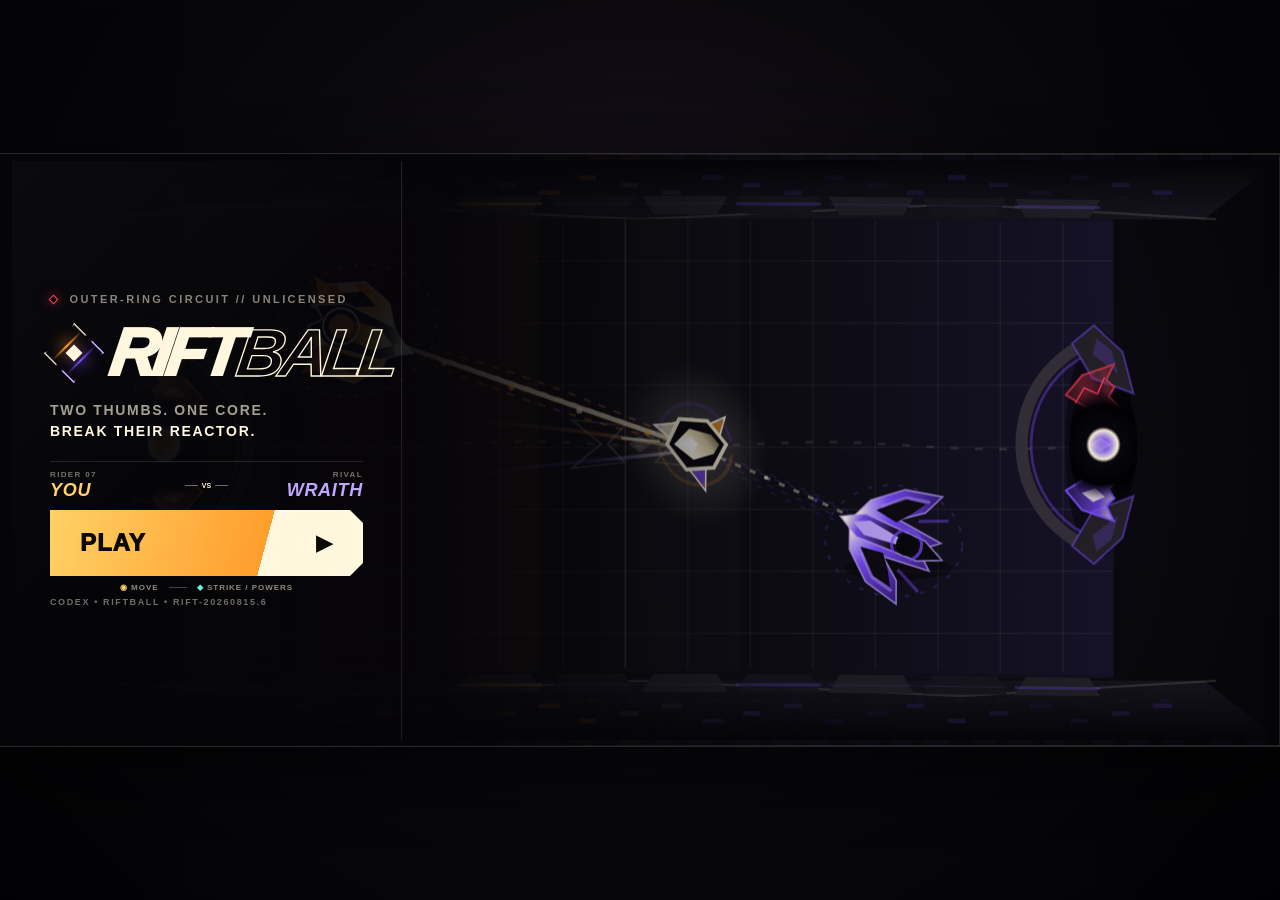
==== commit 847dd496: "deploy: RIFTBALL combat feel release-to-fire rebuild" ====
--- a/index.html
+++ b/index.html
@@ -8,10 +8,10 @@
   <meta name="apple-mobile-web-app-status-bar-style" content="black-translucent">
   <meta name="format-detection" content="telephone=no">
   <meta name="description" content="RIFTBALL — landscape two-thumb zero-g duel sport.">
-  <link rel="icon" href="icon.svg?v=RIFT-20260815.5" type="image/svg+xml">
-  <link rel="manifest" href="manifest.webmanifest?v=RIFT-20260815.5">
+  <link rel="icon" href="icon.svg?v=RIFT-20260815.6" type="image/svg+xml">
+  <link rel="manifest" href="manifest.webmanifest?v=RIFT-20260815.6">
   <title>RIFTBALL</title>
-  <link rel="stylesheet" href="styles.css?v=RIFT-20260815.5">
+  <link rel="stylesheet" href="styles.css?v=RIFT-20260815.6">
 </head>
 <body>
   <main id="app" aria-label="RIFTBALL landscape zero-gravity duel sport">
@@ -26,7 +26,7 @@
         </div>
       </div>
       <div class="boot-track"><span></span></div>
-      <p class="build-identity">CODEX • RIFTBALL • RIFT-20260815.5</p>
+      <p class="build-identity">CODEX • RIFTBALL • RIFT-20260815.6</p>
     </section>
 
     <section id="menu" class="screen menu-screen" hidden>
@@ -44,7 +44,7 @@
         </div>
         <button id="play-button" class="primary-action" type="button"><span>PLAY</span><b aria-hidden="true">▶</b></button>
         <p class="control-promise"><span>◉</span> MOVE <i></i> <span>◆</span> STRIKE / POWERS</p>
-        <p class="build-identity">CODEX • RIFTBALL • RIFT-20260815.5</p>
+        <p class="build-identity">CODEX • RIFTBALL • RIFT-20260815.6</p>
       </div>
     </section>
 
@@ -66,7 +66,7 @@
       <div id="match-point-flag" class="match-point-flag" hidden><i></i><span>FINAL POINT</span><i></i></div>
       <div class="duel-meter" id="duel-meter"><span></span></div>
       <button id="sound-button" class="sound-button" type="button" aria-label="Mute sound"><span></span></button>
-      <p class="game-build">CODEX • RIFTBALL • RIFT-20260815.5</p>
+      <p class="game-build">CODEX • RIFTBALL • RIFT-20260815.6</p>
     </section>
 
     <section id="controls" class="controls" hidden aria-label="Landscape controls">
@@ -78,17 +78,17 @@
 
       <div id="action-cluster" class="action-cluster" style="--flux:100">
         <div class="radial-links" aria-hidden="true"><i></i><i></i></div>
-        <div class="power-option power-option--up" data-power="rush" aria-hidden="true"><b>»</b><span>RUSH</span><small>MAX SPEED</small></div>
-        <div class="power-option power-option--right" data-power="bend" aria-hidden="true"><b>↷</b><span>BEND</span><small>CURVE</small></div>
-        <div class="power-option power-option--down" data-power="brake" aria-hidden="true"><b>◇</b><span>BRAKE</span><small>KILL SPEED</small></div>
-        <div class="power-option power-option--left" data-power="burst" aria-hidden="true"><b>◎</b><span>BURST</span><small>WIDE PUSH</small></div>
+        <div class="power-option power-option--up" data-power="rush" aria-hidden="true"><b>»</b><span>RUSH</span><small>FINISH</small></div>
+        <div class="power-option power-option--right" data-power="bend" aria-hidden="true"><b>↷</b><span>BEND</span><small>ANGLE</small></div>
+        <div class="power-option power-option--down" data-power="grip" aria-hidden="true"><b>⌁</b><span>GRIP</span><small>CAPTURE</small></div>
+        <div class="power-option power-option--left" data-power="pulse" aria-hidden="true"><b>◉</b><span>PULSE</span><small>COUNTER</small></div>
         <button id="action-button" class="action-button" type="button" aria-label="Tap to strike, hold for powers">
           <i class="action-charge" aria-hidden="true"></i>
           <b id="action-icon">◆</b>
           <span id="action-label">STRIKE</span>
           <small>TAP</small>
         </button>
-        <div id="armed-power" class="armed-power"><span>FLUX</span><b id="flux-value">100</b></div>
+        <div id="flux-readout" class="flux-readout"><span>FLUX</span><b id="flux-value">100</b></div>
       </div>
     </section>
 
@@ -102,7 +102,7 @@
           <button id="replay-button" class="primary-action primary-action--rematch" type="button"><span>PLAY AGAIN</span><b aria-hidden="true">↻</b></button>
           <button id="home-button" class="secondary-action" type="button">HOME</button>
         </div>
-        <p class="build-identity">CODEX • RIFTBALL • RIFT-20260815.5</p>
+        <p class="build-identity">CODEX • RIFTBALL • RIFT-20260815.6</p>
       </div>
     </section>
 
@@ -114,6 +114,6 @@
     </div>
   </main>
 
-  <script type="module" src="src/game.mjs?v=RIFT-20260815.5-r1"></script>
+  <script type="module" src="src/game.mjs?v=RIFT-20260815.6-r1"></script>
 </body>
 </html>
--- a/styles.css
+++ b/styles.css
@@ -631,7 +631,7 @@
 .move-pad.engaged { border-color: rgba(255,209,102,.60); box-shadow: inset 0 0 28px rgba(255,158,45,.12), 0 0 22px rgba(255,158,45,.12); }
 
 .action-cluster {
-  --cluster: clamp(184px, 56vh, 220px);
+  --cluster: clamp(220px, 66vh, 252px);
   position: absolute;
   right: calc(var(--safe-right) + 1px);
   bottom: calc(var(--safe-bottom) - 6px);
@@ -652,35 +652,51 @@
 
 .power-option {
   position: absolute;
-  width: 27%;
+  width: 31%;
   aspect-ratio: 1;
   display: grid;
   place-content: center;
   text-align: center;
-  border-radius: 17px;
+  border-radius: 22px;
   opacity: 0;
   transform: scale(.52);
   transition: opacity 80ms ease, transform 135ms cubic-bezier(.2,.9,.2,1.15), filter 80ms ease, box-shadow 80ms ease;
-  background: rgba(9,8,13,.94);
+  background: radial-gradient(circle at 42% 30%, rgba(255,255,255,.08), rgba(9,8,13,.97) 52%);
   border: 1px solid rgba(255,248,223,.20);
   box-shadow: 0 9px 24px rgba(0,0,0,.42);
 }
+.power-option::before,
+.power-option::after {
+  content: "";
+  position: absolute;
+  inset: -7px;
+  border-radius: 27px;
+  pointer-events: none;
+  opacity: 0;
+  border: 2px solid currentColor;
+  transform: scale(.80);
+  transition: opacity 70ms ease, transform 90ms ease, box-shadow 90ms ease;
+}
+.power-option::after { inset: -17px; border-width: 3px; border-style: solid; }
 .power-option b { font-size: clamp(17px, 5.2vh, 27px); line-height: .9; }
-.power-option span { margin-top: 3px; font-size: clamp(6px, 1.65vh, 9px); font-weight: 950; letter-spacing: .08em; }
-.power-option small { margin-top: 2px; color: rgba(255,248,223,.42); font-size: clamp(4px, 1.15vh, 6px); font-weight: 800; letter-spacing: .06em; }
-.power-option--up { left: 36.5%; top: 0; }
-.power-option--right { right: 0; top: 36.5%; }
-.power-option--down { left: 36.5%; bottom: 0; }
-.power-option--left { left: 0; top: 36.5%; }
+.power-option span { margin-top: 3px; font-size: clamp(7px, 1.8vh, 10px); font-weight: 950; letter-spacing: .08em; }
+.power-option small { margin-top: 2px; color: rgba(255,248,223,.54); font-size: clamp(5px, 1.3vh, 7px); font-weight: 850; letter-spacing: .06em; }
+.power-option--up { left: 34.5%; top: 0; }
+.power-option--right { right: 0; top: 34.5%; }
+.power-option--down { left: 34.5%; bottom: 0; }
+.power-option--left { left: 0; top: 34.5%; }
 [data-power="rush"] { color: #ff6b35; }
 [data-power="bend"] { color: var(--cyan); }
-[data-power="brake"] { color: var(--blue); }
-[data-power="burst"] { color: var(--magenta); }
+[data-power="grip"] { color: var(--blue); }
+[data-power="pulse"] { color: var(--magenta); }
 .power-option.locked { filter: grayscale(.88) brightness(.55); }
 
 .action-cluster.open .radial-links { opacity: 1; transform: scale(1) rotate(0); }
 .action-cluster.open .power-option { opacity: 1; transform: scale(1); }
-.action-cluster.open .power-option.selected { transform: scale(1.15); filter: brightness(1.35); border-color: currentColor; box-shadow: 0 0 0 3px color-mix(in srgb, currentColor 18%, transparent), 0 0 28px color-mix(in srgb, currentColor 48%, transparent); }
+.action-cluster.open .power-option.selected { z-index: 5; transform: scale(1.18); filter: brightness(1.58); border-color: currentColor; background: radial-gradient(circle at 42% 30%, color-mix(in srgb, currentColor 36%, white), color-mix(in srgb, currentColor 16%, #09080d) 36%, #09080d 74%); box-shadow: 0 0 0 5px color-mix(in srgb, currentColor 24%, transparent), 0 0 44px color-mix(in srgb, currentColor 72%, transparent); }
+.action-cluster.open .power-option.selected::before { opacity: .95; transform: scale(1); box-shadow: 0 0 24px currentColor, inset 0 0 18px color-mix(in srgb, currentColor 42%, transparent); }
+.action-cluster.open .power-option.selected::after { opacity: .52; transform: scale(1.04); box-shadow: 0 0 38px currentColor; animation: power-halo .44s ease-in-out infinite alternate; }
+@keyframes power-halo { to { opacity: .92; transform: scale(1.13); } }
 
 .action-button {
   position: absolute;
@@ -718,9 +734,9 @@
 .action-button > b { font-size: clamp(16px, 4.8vh, 25px); line-height: .9; }
 .action-button > span { font-size: clamp(7px, 1.9vh, 10px); font-weight: 950; letter-spacing: .08em; }
 .action-button > small { font-size: clamp(4px, 1.1vh, 6px); font-weight: 900; letter-spacing: .12em; opacity: .60; }
-.action-button.armed { color: var(--chalk); background: radial-gradient(circle at 38% 29%, #fff 0 4%, var(--power-color, var(--cyan)) 20%, #18151d 64%, #060508 100%); box-shadow: 0 0 0 7px color-mix(in srgb, var(--power-color, var(--cyan)) 12%, transparent), 0 0 34px color-mix(in srgb, var(--power-color, var(--cyan)) 38%, transparent); }
-
-.armed-power {
+.action-cluster.has-selection .action-button { border-color: var(--selected-color); box-shadow: 0 0 0 8px color-mix(in srgb, var(--selected-color) 22%, transparent), 0 0 38px color-mix(in srgb, var(--selected-color) 48%, transparent); }
+
+.flux-readout {
   position: absolute;
   left: 50%;
   top: 69%;
@@ -734,7 +750,7 @@
   z-index: 4;
   pointer-events: none;
 }
-.armed-power b { color: var(--chalk); }
+.flux-readout b { color: var(--chalk); }
 
 /* Results */
 .result-screen {
@@ -794,7 +810,7 @@
   .menu-fantasy { display: none; }
   .faceoff-strip { margin-top: 6px; }
   .move-pad { width: 88px; }
-  .action-cluster { --cluster: 176px; }
+  .action-cluster { --cluster: 202px; }
   .result-card { padding-top: 9px; padding-bottom: 9px; }
 }
 
